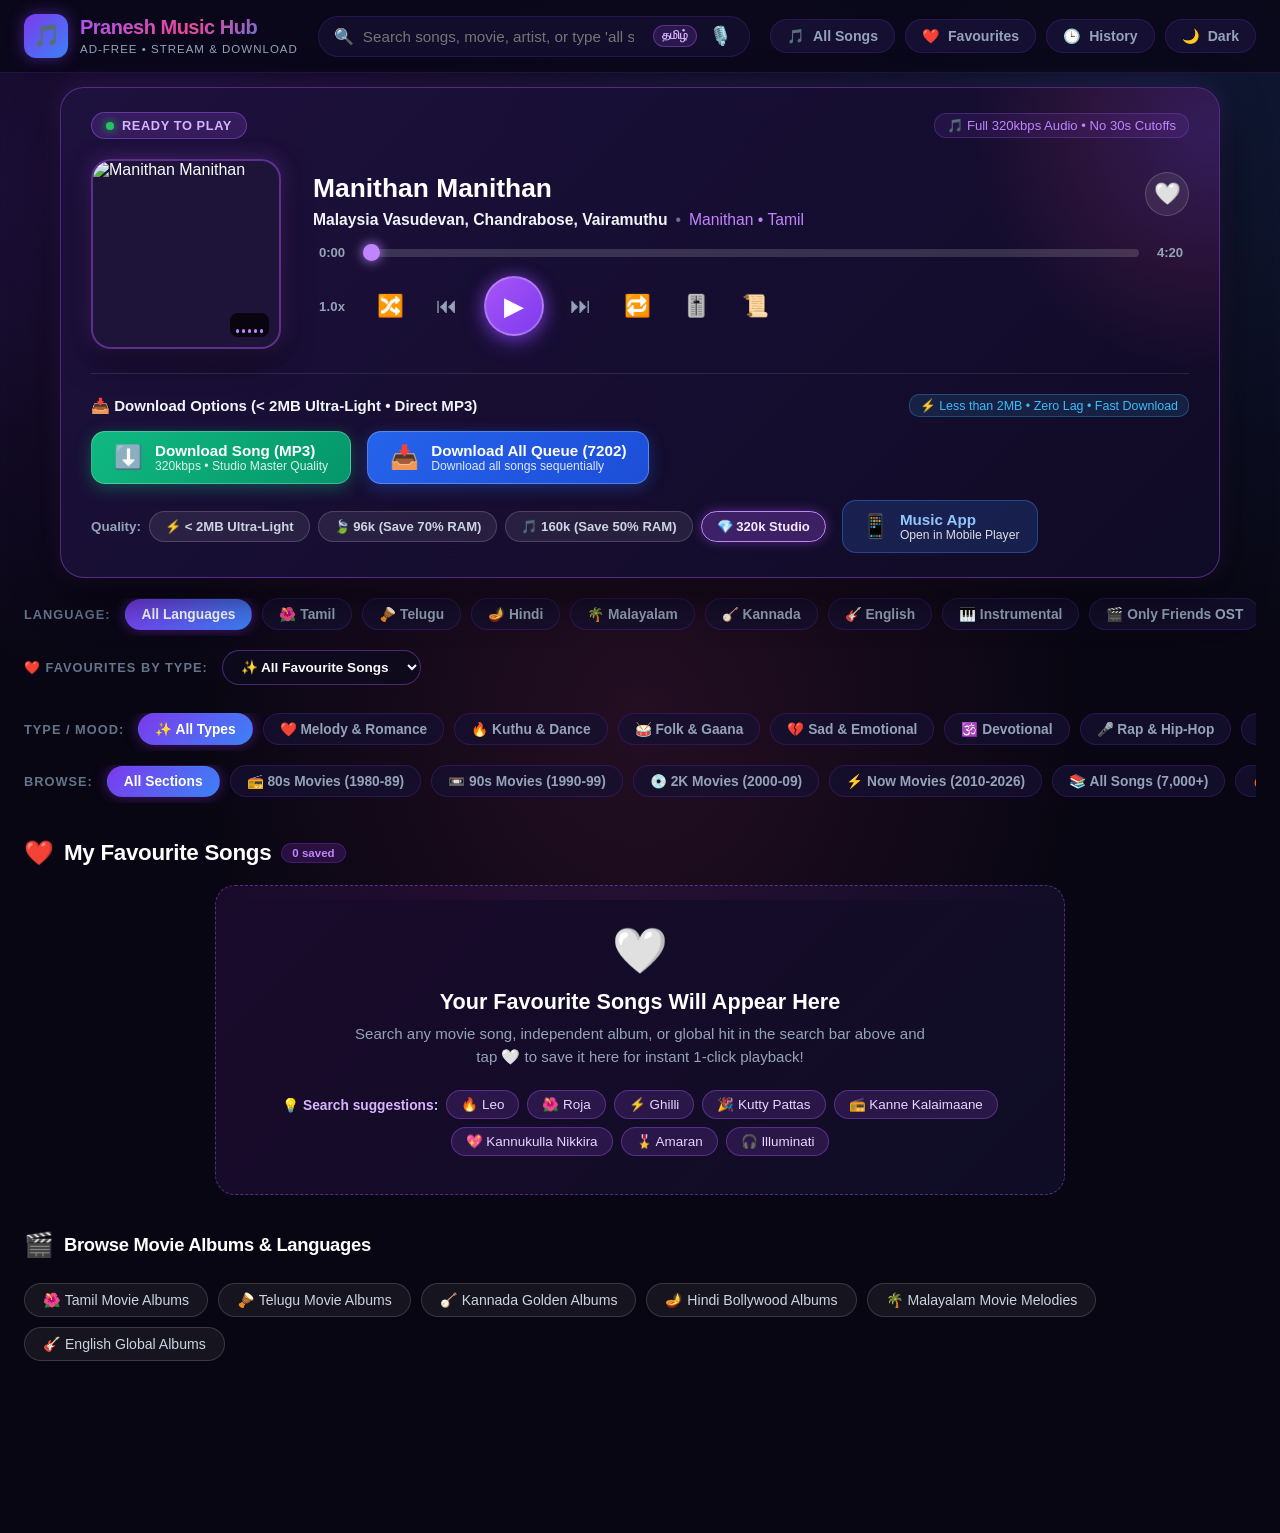
==== index.html @ cc18b015 "Add Favourite Songs dropdown by type (Melody, Kuthu, Love, Sad Melody, Folk, Film Album) with separa" ====
<!DOCTYPE html>
<html lang="en">
<head>
  <meta charset="UTF-8" />
  <meta name="viewport" content="width=device-width, initial-scale=1.0" />
  <meta name="referrer" content="no-referrer" />
  <title>Pranesh Music Hub - Modern Dark Music Experience</title>
  <meta name="description" content="Stream and directly download Tamil, English, Malayalam, Instrumental, and Only Friends OST tracks in a modern, ad-free dark theme." />
  <link rel="stylesheet" href="static/css/style.css?v=3.50.0" />
  <!-- Google Fonts: Inter -->
  <link rel="preconnect" href="https://fonts.googleapis.com" />
  <link rel="preconnect" href="https://fonts.gstatic.com" crossorigin />
  <link href="https://fonts.googleapis.com/css2?family=Inter:wght@400;500;600;700;800&display=swap" rel="stylesheet" />
</head>
<body>

  <!-- ========================================================================
       Top Navigation Bar
       ======================================================================== -->
  <header class="navbar">
    <!-- Brand -->
    <div class="brand" onclick="location.reload()">
      <div class="brand-icon">🎵</div>
      <div class="brand-text">
        <h1>Pranesh Music Hub</h1>
        <span>Ad-Free • Stream &amp; Download</span>
      </div>
    </div>

    <!-- Search Bar -->
    <div class="search-container">
      <div class="search-input-wrapper">
        <span class="search-icon">🔍</span>
        <input 
          type="text" 
          id="searchInput" 
          class="search-input" 
          placeholder="Search songs, movie, artist, or type 'all songs' to check all..." 
          autocomplete="off" 
          spellcheck="false"
        />
        <div class="search-input-actions">
          <button id="voiceLangToggleBtn" class="voice-lang-pill" type="button" title="Switch Voice Search Language (Tamil ta-IN / English en-IN)">தமிழ்</button>
          <button id="voiceSearchBtn" class="voice-search-btn" type="button" title="Voice Search (Tamil / English)">🎙️</button>
          <button id="clearSearchBtn" class="clear-search-btn" type="button" title="Clear search">✕</button>
        </div>
      </div>
      <div id="searchSuggestionsBox" class="search-suggestions-box" style="display: none;"></div>
    </div>

    <!-- Nav Actions -->
    <div class="nav-actions">
      <button id="checkAllSongsNavBtn" class="btn btn-pill section-pill" data-section="all_songs" title="Check all 7,200+ songs in catalogue">
        <span>🎵</span> All Songs
      </button>
      <button class="btn btn-pill section-pill" data-section="favourites" title="View your favourite tracks">
        <span>❤️</span> Favourites
      </button>
      <button class="btn btn-pill section-pill" data-section="history" title="View recently played tracks">
        <span>🕒</span> History
      </button>
      <button id="themeToggleBtn" class="btn btn-pill theme-toggle-btn" title="Toggle Light / Dark Theme">
        <span id="themeToggleIcon">🌙</span> <span id="themeToggleText" class="hide-mobile">Dark</span>
      </button>
    </div>
  </header>

  <!-- ========================================================================
       Featured Medium-Big Player & Download Options Hub
       ======================================================================== -->
  <div id="featuredPlayerSection" class="featured-player-section">
    <div class="featured-player-card">
      <div class="featured-glow-overlay"></div>

      <!-- Top Status Pill -->
      <div class="featured-status-bar">
        <div class="featured-status-pill">
          <span class="status-pulse-dot"></span>
          <span id="featuredPlayerStatus">READY TO PLAY</span>
        </div>
        <span class="featured-format-badge">🎵 Full 320kbps Audio • No 30s Cutoffs</span>
      </div>

      <!-- Main Player (Artwork + Details + Controls) -->
      <div class="featured-player-body">
        <!-- Medium-Big Album Artwork -->
        <div class="featured-artwork-container">
          <img id="featuredThumb" class="featured-thumb-img" src="static/images/only_friends_theme.svg" alt="Cover Art" />
          <div id="featuredSoundwave" class="featured-soundwave-bars">
            <span class="sw-bar"></span>
            <span class="sw-bar"></span>
            <span class="sw-bar"></span>
            <span class="sw-bar"></span>
            <span class="sw-bar"></span>
          </div>
        </div>

        <!-- Song Info, Seekbar & Medium-Big Controls -->
        <div class="featured-info-controls">
          <div class="featured-track-header">
            <div class="featured-track-meta">
              <h2 id="featuredTitle" class="featured-title">Select or Search a Song</h2>
              <div class="featured-artist-wrap">
                <span id="featuredArtist" class="featured-artist">Pranesh Music Hub</span>
                <span class="featured-meta-separator">•</span>
                <span id="featuredAlbum" class="featured-album">All Tamil &amp; Global Hits (1980-2026)</span>
              </div>
            </div>
            <button id="featuredFavBtn" class="featured-fav-btn" title="Toggle Favourite">🤍</button>
          </div>

          <!-- Medium-Big Seekbar -->
          <div class="featured-seekbar-container">
            <span id="featuredCurrentTime" class="f-time-display">0:00</span>
            <input type="range" id="featuredSeekbar" class="featured-seekbar-slider" min="0" max="100" value="0" step="0.1" />
            <span id="featuredDurationTime" class="f-time-display">0:00</span>
          </div>

          <!-- Medium-Big Controls -->
          <div class="featured-buttons-row">
            <button id="featuredSpeedBtn" class="f-ctrl-btn f-speed-btn" title="Playback Speed: 1.0x">1.0x</button>
            <button id="featuredShuffleBtn" class="f-ctrl-btn" title="Shuffle Playback">🔀</button>
            <button id="featuredPrevBtn" class="f-ctrl-btn" title="Previous Track">⏮</button>
            <button id="featuredPlayPauseBtn" class="f-play-pause-btn" title="Play / Pause (Spacebar)">
              <span id="featuredPlayIcon">▶</span>
            </button>
            <button id="featuredNextBtn" class="f-ctrl-btn" title="Next Track">⏭</button>
            <button id="featuredRepeatBtn" class="f-ctrl-btn" title="Repeat (Off / All / One)">🔁</button>
            <button id="featuredEqBtn" class="f-ctrl-btn" title="Equalizer &amp; Bass Boost">🎚️</button>
            <button id="featuredLyricsBtn" class="f-ctrl-btn" title="Live Lyrics">📜</button>
            <button id="heroPlayBtn" style="display:none;" aria-hidden="true"></button>
          </div>
        </div>
      </div>

      <!-- Download Options (IN BLOW / BELOW OF PLAYING SONG) -->
      <div class="featured-download-options">
        <div class="dl-options-header">
          <span class="dl-header-title">📥 Download Options (&lt; 2MB Ultra-Light • Direct MP3)</span>
          <span class="dl-header-badge">⚡ Less than 2MB • Zero Lag • Fast Download</span>
        </div>

        <div class="dl-options-body">
          <!-- Main Direct Download Button -->
          <button id="featuredDownloadBtn" class="btn-featured-download" title="Download Audio">
            <span class="btn-dl-icon">⬇️</span>
            <div class="btn-dl-text-wrap">
              <span class="btn-dl-title">Download Song (MP3)</span>
              <span id="featuredDlBitrateSub" class="btn-dl-sub">&lt; 2MB (48kbps) • Saves 85% RAM</span>
            </div>
          </button>

          <!-- Download All Songs in Queue Button -->
          <button id="featuredDownloadAllBtn" class="btn-featured-download btn-featured-download-all" title="Download All Songs in Queue / Album">
            <span class="btn-dl-icon">📥</span>
            <div class="btn-dl-text-wrap">
              <span class="btn-dl-title">Download All Queue (<span id="featuredQueueCount">0</span>)</span>
              <span class="btn-dl-sub">Download all songs sequentially</span>
            </div>
          </button>

          <!-- Quality / Bitrate Selector Buttons -->
          <div class="bitrate-selector-group">
            <span class="bitrate-select-label">Quality:</span>
            <div class="bitrate-chips-wrap">
              <button class="bitrate-chip active" data-quality="48" title="Ultra-Light &lt; 2MB (48 kbps - Fast &amp; Saves 85% RAM)">
                ⚡ &lt; 2MB Ultra-Light
              </button>
              <button class="bitrate-chip" data-quality="96" title="Eco Quality (96 kbps - Saves 70% RAM)">
                🍃 96k (Save 70% RAM)
              </button>
              <button class="bitrate-chip" data-quality="160" title="Standard Quality (160 kbps - Saves 50% RAM)">
                🎵 160k (Save 50% RAM)
              </button>
              <button class="bitrate-chip" data-quality="320" title="Studio High Quality (320 kbps)">
                💎 320k Studio
              </button>
            </div>
          </div>

          <!-- Open in Mobile Music App Button -->
          <button id="featuredMusicAppBtn" class="btn-featured-mobile-app" title="Open with Default Mobile Music Player">
            <span class="btn-dl-icon">📱</span>
            <div class="btn-dl-text-wrap">
              <span class="btn-dl-title">Music App</span>
              <span class="btn-dl-sub">Open in Mobile Player</span>
            </div>
          </button>
        </div>
      </div>
    </div>
  </div>

  <!-- ========================================================================
       Filter Controls: Language & Section Pills
       ======================================================================== -->
  <main class="container">
    <div class="filter-section">
      <!-- Language Chips Row -->
      <div class="filter-row">
        <span class="filter-label">Language:</span>
        <button class="chip lang-chip active" data-lang="all">All Languages</button>
        <button class="chip lang-chip" data-lang="tamil">🌺 Tamil</button>
        <button class="chip lang-chip" data-lang="telugu">🪘 Telugu</button>
        <button class="chip lang-chip" data-lang="hindi">🪔 Hindi</button>
        <button class="chip lang-chip" data-lang="malayalam">🌴 Malayalam</button>
        <button class="chip lang-chip" data-lang="kannada">🪕 Kannada</button>
        <button class="chip lang-chip" data-lang="english">🎸 English</button>
        <button class="chip lang-chip" data-lang="instrumental">🎹 Instrumental</button>
        <button class="chip lang-chip" data-lang="only_friends">🎬 Only Friends OST</button>
      </div>

      <!-- Favourites by Type Dropdown Row -->
      <div class="filter-row fav-type-dropdown-row">
        <span class="filter-label">❤️ Favourites by Type:</span>
        <select id="filterFavTypeSelect" class="fav-type-select" title="Show only favourite songs in the dropdown by type (Melody, Kuthu, Love, Sad Melody, Folk, Film Album)">
          <option value="all">✨ All Favourite Songs</option>
          <option value="melody">❤️ Melody</option>
          <option value="kuthu">🔥 Kuthu</option>
          <option value="love">💖 Love</option>
          <option value="sad_melody">💔 Sad Melody</option>
          <option value="folk">🥁 Folk</option>
          <option value="film_album">🎬 Film Album</option>
        </select>
      </div>

      <!-- Type / Mood / Genre Filter Row -->
      <div class="filter-row type-filter-row">
        <span class="filter-label">Type / Mood:</span>
        <button class="chip type-chip active" data-type="all">✨ All Types</button>
        <button class="chip type-chip" data-type="melody">❤️ Melody &amp; Romance</button>
        <button class="chip type-chip" data-type="kuthu">🔥 Kuthu &amp; Dance</button>
        <button class="chip type-chip" data-type="folk">🥁 Folk &amp; Gaana</button>
        <button class="chip type-chip" data-type="sad">💔 Sad &amp; Emotional</button>
        <button class="chip type-chip" data-type="devotional">🕉️ Devotional</button>
        <button class="chip type-chip" data-type="rap">🎤 Rap &amp; Hip-Hop</button>
        <button class="chip type-chip" data-type="lofi">☕ Lofi &amp; Chill</button>
        <button class="chip type-chip" data-type="edm">🎧 EDM &amp; Remix</button>
        <button class="chip type-chip" data-type="spotify">🌟 Spotify Global</button>
      </div>

      <!-- Section Navigation Row -->
      <div class="filter-row">
        <span class="filter-label">Browse:</span>
        <button class="chip section-pill active" data-section="all">All Sections</button>
        <button class="chip section-pill" data-section="era_80s">📻 80s Movies (1980-89)</button>
        <button class="chip section-pill" data-section="era_90s">📼 90s Movies (1990-99)</button>
        <button class="chip section-pill" data-section="era_2k">💿 2K Movies (2000-09)</button>
        <button class="chip section-pill" data-section="era_now">⚡ Now Movies (2010-2026)</button>
        <button class="chip section-pill" data-section="full_library">📚 All Songs (7,000+)</button>
        <button class="chip section-pill" data-section="trending">🔥 Trending Songs</button>
        <button class="chip section-pill" data-section="recent">🆕 Recently Added</button>
      </div>
    </div>

    <!-- Dynamic Song Sections Container -->
    <div id="contentContainer">
      <!-- Populated dynamically via app.js -->
    </div>

    <!-- Empty Search State -->
    <div id="emptyState" class="empty-state" style="display: none;">
      <div class="empty-state-icon">🔎</div>
      <h3>No matching songs found</h3>
      <p>We could not find any tracks matching <span id="emptySearchQuery" style="color:#c084fc; font-weight:700;"></span>.</p>
      <p class="empty-search-tips" style="color:var(--text-dim); font-size:0.85rem; margin-top:8px;">
        💡 Tip: Search by song title (e.g. <em>Badass, Shape of You, Illuminati</em>), movie name (e.g. <em>Ghilli, Mankatha, Leo, Sivaji, Amaran</em>), artist (e.g. <em>Anirudh, A.R. Rahman, Ed Sheeran</em>), or language.
      </p>
      <button id="resetSearchBtn" class="btn btn-primary" style="margin-top:16px;">
        <span>🔄</span> Reset Search &amp; Filters
      </button>
    </div>
  </main>

  <!-- ========================================================================
       Sticky In-Page Music Player (Fixed at Bottom)
       ======================================================================== -->
  <audio id="mainAudioPlayer" playsinline preload="auto" referrerpolicy="no-referrer" style="display: none;"></audio>
  <iframe id="backgroundSpotifyPlayer" style="display: none; width: 0; height: 0; border: none;" allow="autoplay; clipboard-write; encrypted-media; fullscreen; picture-in-picture"></iframe>

  <footer id="playerBar" class="player-bar" style="display: none;">
    <!-- Left: Track Info -->
    <div class="player-track-info">
      <img id="playerThumb" class="player-thumb-img" src="static/images/only_friends_theme.svg" alt="Cover" />
      <div class="player-track-details">
        <span id="playerTitle" class="player-title">Song Title</span>
        <span id="playerArtist" class="player-artist">Artist Name</span>
      </div>
      <button id="playerFavBtn" class="fav-btn" title="Toggle Favourite">🤍</button>
    </div>

    <!-- Center: Playback Controls & Seekbar -->
    <div class="player-controls-container">
      <div class="player-buttons">
        <button id="playbackSpeedBtn" class="control-btn speed-btn" title="Playback Speed: 1.0x">1.0x</button>
        <button id="shuffleBtn" class="control-btn" title="Shuffle Playback">🔀</button>
        <button id="prevBtn" class="control-btn" title="Previous Track">⏮</button>
        <button id="playPauseBtn" class="btn-play-pause-main" title="Play / Pause (Spacebar)">
          <span id="playPauseIcon">▶</span>
        </button>
        <button id="nextBtn" class="control-btn" title="Next Track">⏭</button>
        <button id="repeatBtn" class="control-btn" title="Repeat (Off / All / One)">🔁</button>
      </div>

      <div class="player-progress-bar">
        <span id="currentTime" class="time-label">0:00</span>
        <input type="range" id="seekbar" class="seekbar-slider" min="0" max="100" value="0" step="0.1" />
        <span id="durationTime" class="time-label">0:00</span>
      </div>
    </div>

    <!-- Right: Volume, Download & Playlist Queue -->
    <div class="player-extra-actions">
      <div class="volume-wrapper">
        <button id="volumeBtn" class="player-action-btn" title="Mute / Unmute">
          <span id="volumeIcon">🔊</span>
        </button>
        <input type="range" id="volumeSlider" class="volume-slider" min="0" max="1" step="0.05" value="0.85" />
      </div>

      <!-- Memory-Saver Download Quality Mode -->
      <button id="dlQualityBtn" class="dl-quality-btn" title="Download Quality &amp; Memory Mode (Click to switch)">
        <span id="dlQualityIcon">⚡</span> <span id="dlQualityText">&lt; 2MB (48k)</span>
      </button>

      <button id="playerDownloadBtn" class="download-btn" title="Download Authorized Audio">
        <span>⬇️</span> Download
      </button>

      <button id="playerMusicAppBtn" class="download-btn mobile-music-app-btn" title="Open with Default Mobile Music Player" style="background: rgba(59, 130, 246, 0.2); border-color: rgba(59, 130, 246, 0.4); color: #93c5fd;">
        <span>📱</span> <span class="hide-mobile">Open in</span> Music App
      </button>

      <button id="playerEqBtn" class="player-action-btn" title="Equalizer &amp; Bass Boost">
        <span>🎚️</span> <span class="hide-mobile">EQ</span>
      </button>

      <button id="playerLyricsBtn" class="player-action-btn" title="Live Lyrics">
        <span>📜</span> <span class="hide-mobile">Lyrics</span>
      </button>

      <button id="expandPlayerBtn" class="player-action-btn" title="Full Screen Player">
        <span>⛶</span>
      </button>

      <button id="togglePlaylistBtn" class="playlist-toggle-btn" title="View Up Next &amp; Related Songs Playlist">
        <span>📋</span> <span class="hide-mobile">Playlist</span> (<span id="playlistBadge">0</span>)
      </button>
    </div>
  </footer>

  <!-- ========================================================================
       Up Next & Related Songs Playlist Drawer (Slide-Up)
       ======================================================================== -->
  <aside id="playlistDrawer" class="playlist-drawer" aria-label="Up Next Playlist" style="display: none;">
    <div class="playlist-drawer-header">
      <div class="playlist-header-left">
        <span class="playlist-header-icon">🎶</span>
        <div>
          <h3 class="playlist-header-title">Up Next &amp; Related Songs</h3>
          <p id="playlistStatusText" class="playlist-header-subtitle">Auto-playing next related tracks</p>
        </div>
      </div>
      <div class="playlist-header-right">
        <button id="downloadAllPlaylistBtn" class="playlist-action-btn" title="Download All Songs in Playlist">📥 Download All (<span id="playlistDlCount">0</span>)</button>
        <button id="exportPlaylistM3UBtn" class="playlist-action-btn" title="Export Playlist as M3U file">💾 Export M3U</button>
        <button id="clearQueueBtn" class="playlist-action-btn" title="Clear Playlist Queue">🗑️ Clear Queue</button>
        <button id="shufflePlaylistBtn" class="playlist-action-btn" title="Shuffle Playlist Queue">🔀 Shuffle</button>
        <button id="closePlaylistBtn" class="playlist-close-btn" title="Close Playlist" aria-label="Close">✕</button>
      </div>
    </div>
    <div id="playlistItems" class="playlist-items-container">
      <!-- Dynamic list of playlist items -->
    </div>
  </aside>

  <!-- ========================================================================
       Toast Notification Hub
       ======================================================================== -->
  <div id="toastContainer" class="toast-container"></div>

  <!-- ========================================================================
       Full-Screen / Expanded Player Modal
       ======================================================================== -->
  <div id="fullscreenPlayerModal" class="fullscreen-player-modal" style="display: none;">
    <div class="fs-backdrop"></div>
    <div class="fs-player-container">
      <div class="fs-top-bar">
        <button id="closeFullscreenBtn" class="fs-close-btn" title="Collapse Player">✕</button>
        <span class="fs-now-playing-label">NOW PLAYING</span>
        <button id="fsLyricsToggleBtn" class="fs-icon-btn" title="Live Lyrics">📜</button>
      </div>

      <div class="fs-artwork-wrap">
        <img id="fullscreenThumb" class="fs-thumb-img" src="static/images/only_friends_theme.svg" alt="Cover Art" />
      </div>

      <div class="fs-meta-wrap">
        <div class="fs-title-artist">
          <h2 id="fullscreenTitle" class="fs-title">Song Title</h2>
          <p id="fullscreenArtist" class="fs-artist">Artist Name</p>
          <span id="fullscreenAlbum" class="fs-album">Movie Album</span>
        </div>
        <button id="fullscreenFavBtn" class="fs-fav-btn" title="Toggle Favourite">🤍</button>
      </div>

      <div class="fs-seekbar-wrap">
        <input type="range" id="fullscreenSeekbar" class="fs-seekbar-slider" min="0" max="100" value="0" step="0.1" />
        <div class="fs-time-row">
          <span id="fullscreenCurrentTime">0:00</span>
          <span id="fullscreenDurationTime">0:00</span>
        </div>
      </div>

      <div class="fs-controls-wrap">
        <button id="fullscreenSpeedBtn" class="fs-ctrl-btn" title="Playback Speed: 1.0x">1.0x</button>
        <button id="fullscreenShuffleBtn" class="fs-ctrl-btn" title="Shuffle">🔀</button>
        <button id="fullscreenPrevBtn" class="fs-ctrl-btn" title="Previous">⏮</button>
        <button id="fullscreenPlayPauseBtn" class="fs-play-btn" title="Play / Pause">
          <span id="fullscreenPlayIcon">▶</span>
        </button>
        <button id="fullscreenNextBtn" class="fs-ctrl-btn" title="Next">⏭</button>
        <button id="fullscreenRepeatBtn" class="fs-ctrl-btn" title="Repeat Track">🔁</button>
        <button id="fullscreenEqBtn" class="fs-ctrl-btn" title="Equalizer">🎚️</button>
      </div>

      <div class="fs-bottom-bar">
        <button id="fullscreenDownloadBtn" class="btn btn-pill" title="Download Song">
          <span>⬇️</span> Download Song
        </button>
      </div>
    </div>
  </div>

  <!-- ========================================================================
       Equalizer Modal (Web Audio API)
       ======================================================================== -->
  <div id="equalizerModal" class="eq-modal" style="display: none;">
    <div class="eq-dialog">
      <div class="eq-header">
        <div class="eq-title-wrap">
          <span class="eq-icon">🎚️</span>
          <h3>Audio Equalizer &amp; Bass Boost</h3>
        </div>
        <button id="closeEqBtn" class="modal-close-btn" title="Close Equalizer">✕</button>
      </div>

      <div class="eq-presets-wrap">
        <span class="eq-presets-label">Presets:</span>
        <div class="eq-presets-chips">
          <button class="chip eq-preset-chip active" data-preset="flat">Flat</button>
          <button class="chip eq-preset-chip" data-preset="bass">Bass Boost</button>
          <button class="chip eq-preset-chip" data-preset="vocal">Vocal</button>
          <button class="chip eq-preset-chip" data-preset="party">Party / Dance</button>
          <button class="chip eq-preset-chip" data-preset="acoustic">Acoustic</button>
          <button class="chip eq-preset-chip" data-preset="treble">Treble Boost</button>
        </div>
      </div>

      <div class="eq-sliders-wrap">
        <div class="eq-slider-col">
          <span class="eq-band-label">Bass (80Hz)</span>
          <input type="range" id="eqBassSlider" class="eq-slider" min="-12" max="12" step="1" value="0" />
          <span id="eqBassVal" class="eq-val-display">0 dB</span>
        </div>
        <div class="eq-slider-col">
          <span class="eq-band-label">Mid (1kHz)</span>
          <input type="range" id="eqMidSlider" class="eq-slider" min="-12" max="12" step="1" value="0" />
          <span id="eqMidVal" class="eq-val-display">0 dB</span>
        </div>
        <div class="eq-slider-col">
          <span class="eq-band-label">Treble (6kHz)</span>
          <input type="range" id="eqTrebleSlider" class="eq-slider" min="-12" max="12" step="1" value="0" />
          <span id="eqTrebleVal" class="eq-val-display">0 dB</span>
        </div>
      </div>

      <div class="eq-actions-row">
        <button id="resetEqBtn" class="btn btn-pill" style="font-size:0.82rem; padding:6px 14px; background:rgba(255,255,255,0.08);">
          Reset to Flat
        </button>
        <span class="eq-status-indicator" style="font-size:0.78rem; color:var(--text-dim);">Studio Audio Processing Active</span>
      </div>
    </div>
  </div>

  <!-- ========================================================================
       Lyrics Viewer Modal
       ======================================================================== -->
  <div id="lyricsModal" class="lyrics-modal" style="display: none;">
    <div class="lyrics-dialog">
      <div class="lyrics-header">
        <div class="lyrics-title-wrap">
          <span class="lyrics-icon">📜</span>
          <h3 id="lyricsSongTitle">Song Lyrics</h3>
        </div>
        <button id="closeLyricsBtn" class="modal-close-btn" title="Close Lyrics">✕</button>
      </div>
      <div id="lyricsContent" class="lyrics-body">
        <!-- Dynamic lyrics text -->
      </div>
    </div>
  </div>

  <!-- Hidden file input for Favourites JSON Import -->
  <input type="file" id="favImportInput" accept=".json" style="display: none;" />

  <!-- JavaScript Application Logic -->
  <script src="static/js/songs_data.js?v=3.50.0"></script>
  <script src="static/js/app.js?v=3.50.0"></script>
</body>
</html>
---- static/css/style.css ----
/* ==========================================================================
   Pranesh Music Hub - Modern Dark Theme with Purple & Blue Gradients
   ========================================================================== */

:root {
  --bg-deep: #080612;
  --bg-surface: #100c24;
  --bg-card: rgba(22, 16, 48, 0.65);
  --bg-card-hover: rgba(35, 26, 75, 0.85);
  --border-subtle: rgba(147, 51, 234, 0.2);
  --border-glow: rgba(168, 85, 247, 0.45);
  
  --primary-purple: #9333ea;
  --primary-indigo: #6366f1;
  --primary-blue: #3b82f6;
  --accent-pink: #ec4899;
  --accent-cyan: #06b6d4;
  --accent-emerald: #10b981;
  
  --gradient-main: linear-gradient(135deg, #7c3aed 0%, #3b82f6 100%);
  --gradient-neon: linear-gradient(135deg, #a855f7 0%, #ec4899 50%, #3b82f6 100%);
  --gradient-card: linear-gradient(180deg, rgba(30, 20, 65, 0.6) 0%, rgba(16, 12, 36, 0.8) 100%);
  --gradient-player: linear-gradient(90deg, rgba(16, 11, 36, 0.95) 0%, rgba(26, 17, 60, 0.98) 50%, rgba(15, 12, 38, 0.95) 100%);
  
  --text-main: #f8fafc;
  --text-muted: #94a3b8;
  --text-dim: #64748b;
  
  --shadow-sm: 0 4px 12px rgba(0, 0, 0, 0.4);
  --shadow-glow: 0 0 25px rgba(147, 51, 234, 0.35);
  --shadow-card: 0 8px 32px 0 rgba(0, 0, 0, 0.37);
  
  --radius-sm: 8px;
  --radius-md: 14px;
  --radius-lg: 20px;
  --radius-full: 9999px;
  
  --player-height: 90px;
  --navbar-height: 74px;
}

:root[data-theme="light"] {
  --bg-deep: #f8fafc;
  --bg-surface: #f1f5f9;
  --bg-card: rgba(255, 255, 255, 0.9);
  --bg-card-hover: rgba(241, 245, 249, 0.98);
  --border-subtle: rgba(147, 51, 234, 0.25);
  --border-glow: rgba(168, 85, 247, 0.45);
  
  --gradient-main: linear-gradient(135deg, #7c3aed 0%, #2563eb 100%);
  --gradient-neon: linear-gradient(135deg, #9333ea 0%, #db2777 50%, #2563eb 100%);
  --gradient-card: linear-gradient(180deg, rgba(255, 255, 255, 0.95) 0%, rgba(248, 250, 252, 0.95) 100%);
  --gradient-player: linear-gradient(90deg, rgba(255, 255, 255, 0.98) 0%, rgba(248, 250, 252, 0.98) 50%, rgba(255, 255, 255, 0.98) 100%);
  
  --text-main: #0f172a;
  --text-muted: #334155;
  --text-dim: #64748b;
  
  --shadow-sm: 0 4px 12px rgba(0, 0, 0, 0.08);
  --shadow-glow: 0 0 25px rgba(147, 51, 234, 0.2);
  --shadow-card: 0 8px 32px 0 rgba(0, 0, 0, 0.08);
}

* {
  margin: 0;
  padding: 0;
  box-sizing: border-box;
}

body {
  font-family: -apple-system, BlinkMacSystemFont, "Segoe UI", Roboto, Helvetica, Arial, sans-serif;
  background-color: var(--bg-deep);
  background-image: 
    radial-gradient(at 10% 20%, rgba(124, 58, 237, 0.18) 0px, transparent 50%),
    radial-gradient(at 90% 10%, rgba(59, 130, 246, 0.15) 0px, transparent 50%),
    radial-gradient(at 50% 80%, rgba(236, 72, 153, 0.12) 0px, transparent 50%);
  background-attachment: fixed;
  color: var(--text-main);
  min-height: 100vh;
  padding-bottom: calc(var(--player-height) + 40px);
  overflow-x: hidden;
  -webkit-font-smoothing: antialiased;
}

/* Custom Scrollbar */
::-webkit-scrollbar {
  width: 8px;
  height: 8px;
}
::-webkit-scrollbar-track {
  background: var(--bg-deep);
}
::-webkit-scrollbar-thumb {
  background: #382a69;
  border-radius: var(--radius-full);
}
::-webkit-scrollbar-thumb:hover {
  background: var(--primary-purple);
}

/* ==========================================================================
   Header & Navbar
   ========================================================================== */
.navbar {
  position: sticky;
  top: 0;
  z-index: 100;
  backdrop-filter: blur(20px);
  -webkit-backdrop-filter: blur(20px);
  background: rgba(10, 8, 24, 0.85);
  border-bottom: 1px solid var(--border-subtle);
  padding: 14px 24px;
  display: flex;
  align-items: center;
  justify-content: space-between;
  gap: 20px;
}

.brand {
  display: flex;
  align-items: center;
  gap: 12px;
  text-decoration: none;
  cursor: pointer;
}

.brand-icon {
  width: 44px;
  height: 44px;
  border-radius: 12px;
  background: var(--gradient-main);
  display: flex;
  align-items: center;
  justify-content: center;
  font-size: 22px;
  box-shadow: 0 0 15px rgba(124, 58, 237, 0.5);
  transition: transform 0.3s ease;
}

.brand:hover .brand-icon {
  transform: rotate(10deg) scale(1.05);
}

.brand-text h1 {
  font-size: 1.25rem;
  font-weight: 800;
  background: var(--gradient-neon);
  -webkit-background-clip: text;
  -webkit-text-fill-color: transparent;
  letter-spacing: -0.5px;
}

.brand-text span {
  font-size: 0.72rem;
  color: var(--text-muted);
  text-transform: uppercase;
  letter-spacing: 1px;
}

/* Search Bar */
.search-container {
  flex: 1;
  max-width: 520px;
  position: relative;
}

.search-input-wrapper {
  position: relative;
  display: flex;
  align-items: center;
}

.search-icon {
  position: absolute;
  left: 16px;
  color: var(--primary-purple);
  pointer-events: none;
}

.search-input {
  width: 100%;
  padding: 11px 115px 11px 44px;
  background: rgba(22, 16, 48, 0.75);
  border: 1px solid var(--border-subtle);
  border-radius: var(--radius-full);
  color: #fff;
  font-size: 0.95rem;
  outline: none;
  transition: all 0.25s ease;
}

.search-input:focus {
  border-color: var(--primary-purple);
  background: rgba(30, 22, 65, 0.95);
  box-shadow: 0 0 20px rgba(147, 51, 234, 0.35);
}

.search-input-actions {
  position: absolute;
  right: 10px;
  display: flex;
  align-items: center;
  gap: 4px;
  z-index: 2;
}

.voice-lang-pill {
  background: rgba(168, 85, 247, 0.16);
  border: 1px solid rgba(168, 85, 247, 0.4);
  color: #d8b4fe;
  font-size: 0.72rem;
  font-weight: 700;
  padding: 3px 8px;
  border-radius: 9999px;
  cursor: pointer;
  transition: all 0.2s ease;
  line-height: 1.2;
  white-space: nowrap;
  user-select: none;
}

.voice-lang-pill:hover {
  background: rgba(168, 85, 247, 0.35);
  color: #fff;
  border-color: rgba(168, 85, 247, 0.7);
}

.voice-lang-pill:active {
  transform: scale(0.95);
}

.clear-search-btn {
  background: transparent;
  border: none;
  color: var(--text-dim);
  cursor: pointer;
  display: none;
  font-size: 1.1rem;
  padding: 2px 6px;
  line-height: 1;
}
.clear-search-btn:hover {
  color: #fff;
}

/* Nav Actions */
.nav-actions {
  display: flex;
  align-items: center;
  gap: 10px;
}

.btn {
  display: inline-flex;
  align-items: center;
  gap: 8px;
  padding: 8px 16px;
  border-radius: var(--radius-full);
  font-size: 0.88rem;
  font-weight: 600;
  cursor: pointer;
  border: none;
  transition: all 0.25s ease;
  text-decoration: none;
}

.btn-pill {
  background: rgba(30, 20, 65, 0.6);
  border: 1px solid var(--border-subtle);
  color: var(--text-muted);
}
.btn-pill:hover {
  color: #fff;
  border-color: var(--primary-purple);
  background: rgba(45, 30, 95, 0.8);
  box-shadow: 0 0 15px rgba(147, 51, 234, 0.3);
}

.btn-pill.active {
  background: var(--gradient-main);
  color: #fff;
  border-color: transparent;
  box-shadow: 0 0 16px rgba(124, 58, 237, 0.4);
}

.btn-inspection {
  background: rgba(236, 72, 153, 0.15);
  border: 1px solid rgba(236, 72, 153, 0.4);
  color: #f472b6;
}
.btn-inspection:hover {
  background: rgba(236, 72, 153, 0.25);
  box-shadow: 0 0 18px rgba(236, 72, 153, 0.4);
  color: #fff;
}

/* ==========================================================================
   Hero Banner
   ========================================================================== */
.hero-banner {
  max-width: 1400px;
  margin: 24px auto 16px;
  padding: 0 24px;
}

.hero-card {
  position: relative;
  border-radius: var(--radius-lg);
  background: linear-gradient(135deg, rgba(45, 20, 95, 0.85) 0%, rgba(20, 30, 85, 0.85) 100%);
  border: 1px solid var(--border-glow);
  padding: 32px 40px;
  display: flex;
  align-items: center;
  justify-content: space-between;
  overflow: hidden;
  box-shadow: var(--shadow-glow);
}

.hero-glow-overlay {
  position: absolute;
  top: -50%;
  right: -20%;
  width: 500px;
  height: 500px;
  background: radial-gradient(circle, rgba(236, 72, 153, 0.3) 0%, transparent 70%);
  pointer-events: none;
}

.hero-content {
  position: relative;
  z-index: 2;
  max-width: 650px;
}

.hero-tag {
  display: inline-flex;
  align-items: center;
  gap: 6px;
  padding: 4px 12px;
  border-radius: var(--radius-full);
  background: rgba(236, 72, 153, 0.2);
  border: 1px solid rgba(236, 72, 153, 0.4);
  color: #f472b6;
  font-size: 0.78rem;
  font-weight: 700;
  text-transform: uppercase;
  letter-spacing: 0.5px;
  margin-bottom: 14px;
}

.hero-title {
  font-size: 2.2rem;
  font-weight: 800;
  line-height: 1.2;
  margin-bottom: 12px;
  background: linear-gradient(90deg, #ffffff 0%, #cbd5e1 50%, #c084fc 100%);
  -webkit-background-clip: text;
  -webkit-text-fill-color: transparent;
}

.hero-desc {
  font-size: 1rem;
  color: var(--text-muted);
  line-height: 1.5;
  margin-bottom: 22px;
}

.hero-buttons {
  display: flex;
  align-items: center;
  gap: 14px;
  flex-wrap: wrap;
}

.btn-primary {
  background: var(--gradient-main);
  color: #fff;
  padding: 10px 22px;
  border-radius: var(--radius-full);
  font-size: 0.92rem;
  font-weight: 700;
  box-shadow: 0 4px 20px rgba(124, 58, 237, 0.45);
}
.btn-primary:hover {
  transform: translateY(-2px);
  box-shadow: 0 6px 25px rgba(124, 58, 237, 0.65);
}

.hero-visual {
  position: relative;
  z-index: 2;
  display: flex;
  align-items: center;
  gap: 16px;
}

.soundwave-anim {
  display: flex;
  align-items: flex-end;
  gap: 6px;
  height: 60px;
}

.wave-bar {
  width: 6px;
  background: var(--gradient-neon);
  border-radius: 4px;
  animation: wavePulse 1.2s ease-in-out infinite alternate;
}
.wave-bar:nth-child(1) { height: 25px; animation-delay: 0.1s; }
.wave-bar:nth-child(2) { height: 50px; animation-delay: 0.3s; }
.wave-bar:nth-child(3) { height: 35px; animation-delay: 0.2s; }
.wave-bar:nth-child(4) { height: 60px; animation-delay: 0.5s; }
.wave-bar:nth-child(5) { height: 40px; animation-delay: 0.15s; }
.wave-bar:nth-child(6) { height: 20px; animation-delay: 0.4s; }

@keyframes wavePulse {
  0% { transform: scaleY(0.3); opacity: 0.6; }
  100% { transform: scaleY(1); opacity: 1; }
}

/* ==========================================================================
   Featured Medium-Big Player & Download Options Hub (Sticky & Persistent)
   ========================================================================== */
.featured-player-section {
  position: -webkit-sticky;
  position: sticky;
  top: var(--navbar-height, 74px);
  z-index: 950;
  max-width: 1200px;
  margin: 14px auto 20px;
  padding: 0 20px;
  transition: margin 0.28s ease, padding 0.28s ease;
}

.featured-player-card {
  position: relative;
  border-radius: 24px;
  background: linear-gradient(135deg, rgba(30, 18, 62, 0.94) 0%, rgba(16, 11, 38, 0.98) 100%);
  border: 1px solid rgba(168, 85, 247, 0.42);
  padding: 24px 30px;
  box-shadow: 0 16px 45px rgba(0, 0, 0, 0.65), 0 0 25px rgba(168, 85, 247, 0.2);
  overflow: hidden;
  backdrop-filter: blur(25px);
  -webkit-backdrop-filter: blur(25px);
  transition: all 0.28s cubic-bezier(0.16, 1, 0.3, 1);
}

/* Scrolled / Docked Sticky State: Play Button Stays in the Exact Same Place */
.featured-player-section.is-scrolled {
  margin: 4px auto 12px;
  padding: 0 16px;
}

.featured-player-section.is-scrolled .featured-player-card {
  padding: 10px 18px;
  border-radius: 16px;
  background: rgba(14, 9, 34, 0.96);
  border: 1px solid rgba(168, 85, 247, 0.65);
  box-shadow: 0 10px 32px rgba(0, 0, 0, 0.8), 0 0 20px rgba(168, 85, 247, 0.35);
}

.featured-player-section.is-scrolled .featured-glow-overlay,
.featured-player-section.is-scrolled .featured-status-bar {
  display: none;
}

.featured-player-section.is-scrolled .featured-player-body {
  gap: 14px;
}

.featured-player-section.is-scrolled .featured-artwork-container {
  width: 48px;
  height: 48px;
  min-width: 48px;
  min-height: 48px;
  border-radius: 10px;
  border-width: 1.5px;
  box-shadow: 0 4px 12px rgba(0, 0, 0, 0.5);
}

.featured-player-section.is-scrolled .featured-soundwave-bars {
  height: 14px;
  padding: 2px 3px;
  gap: 2px;
  bottom: 4px;
  right: 4px;
}

.featured-player-section.is-scrolled .sw-bar {
  width: 2px;
  height: 3px;
}

.featured-player-section.is-scrolled .featured-info-controls {
  gap: 6px;
}

.featured-player-section.is-scrolled .featured-track-header {
  gap: 10px;
}

.featured-player-section.is-scrolled .featured-title {
  font-size: 1.02rem;
  margin: 0 0 2px 0;
  max-width: 320px;
  white-space: nowrap;
  overflow: hidden;
  text-overflow: ellipsis;
}

.featured-player-section.is-scrolled .featured-artist-wrap {
  font-size: 0.78rem;
  gap: 6px;
}

.featured-player-section.is-scrolled .featured-fav-btn {
  width: 34px;
  height: 34px;
  font-size: 1.05rem;
}

.featured-player-section.is-scrolled .featured-seekbar-container {
  margin: 0;
  gap: 8px;
}

.featured-player-section.is-scrolled .f-time-display {
  font-size: 0.74rem;
  min-width: 32px;
}

.featured-player-section.is-scrolled .featured-seekbar-slider {
  height: 5px;
}

.featured-player-section.is-scrolled .featured-buttons-row {
  gap: 12px;
}

.featured-player-section.is-scrolled .f-ctrl-btn {
  font-size: 1.1rem;
  padding: 4px;
}

.featured-player-section.is-scrolled .f-play-pause-btn {
  width: 44px;
  height: 44px;
  min-width: 44px;
  min-height: 44px;
  font-size: 1.15rem;
  box-shadow: 0 4px 14px rgba(124, 58, 237, 0.6), 0 0 14px rgba(168, 85, 247, 0.45);
}

.featured-player-section.is-scrolled .featured-download-options {
  margin-top: 6px;
  padding-top: 6px;
  border-top: 1px solid rgba(168, 85, 247, 0.22);
}

.featured-player-section.is-scrolled .dl-options-header {
  display: none;
}

.featured-player-section.is-scrolled .dl-options-body {
  gap: 8px;
}

.featured-player-section.is-scrolled .btn-featured-download {
  padding: 5px 12px;
  min-height: 32px;
  border-radius: 10px;
  gap: 8px;
}

.featured-player-section.is-scrolled .btn-featured-download .btn-dl-icon {
  font-size: 0.9rem;
}

.featured-player-section.is-scrolled .btn-dl-title {
  font-size: 0.78rem;
}

.featured-player-section.is-scrolled .btn-dl-sub {
  font-size: 0.66rem;
}

.featured-player-section.is-scrolled .bitrate-chip {
  padding: 3px 8px;
  font-size: 0.72rem;
  border-radius: 10px;
}

.featured-player-section.is-scrolled .btn-featured-mobile-app {
  padding: 5px 10px;
  min-height: 32px;
  border-radius: 10px;
  gap: 6px;
}

.featured-player-section.is-scrolled .btn-featured-mobile-app .btn-dl-title {
  font-size: 0.78rem;
}

.featured-glow-overlay {
  position: absolute;
  top: -40%;
  right: -20%;
  width: 480px;
  height: 480px;
  background: radial-gradient(circle, rgba(168, 85, 247, 0.22) 0%, rgba(236, 72, 153, 0.1) 40%, transparent 70%);
  pointer-events: none;
}

.featured-status-bar {
  display: flex;
  align-items: center;
  justify-content: space-between;
  margin-bottom: 20px;
  position: relative;
  z-index: 2;
  flex-wrap: wrap;
  gap: 10px;
}

.featured-status-pill {
  display: inline-flex;
  align-items: center;
  gap: 8px;
  padding: 5px 14px;
  border-radius: 20px;
  background: rgba(168, 85, 247, 0.18);
  border: 1px solid rgba(168, 85, 247, 0.45);
  color: #d8b4fe;
  font-size: 0.8rem;
  font-weight: 700;
  letter-spacing: 0.6px;
  text-transform: uppercase;
}

.status-pulse-dot {
  width: 8px;
  height: 8px;
  border-radius: 50%;
  background: #22c55e;
  box-shadow: 0 0 10px #22c55e;
  animation: pulseGreen 1.8s infinite;
}

@keyframes pulseGreen {
  0% { transform: scale(0.9); opacity: 0.7; }
  50% { transform: scale(1.3); opacity: 1; }
  100% { transform: scale(0.9); opacity: 0.7; }
}

.featured-format-badge {
  font-size: 0.82rem;
  color: #c084fc;
  background: rgba(168, 85, 247, 0.1);
  padding: 4px 12px;
  border-radius: 12px;
  border: 1px solid rgba(168, 85, 247, 0.25);
  font-weight: 500;
}

.featured-player-body {
  position: relative;
  z-index: 2;
  display: flex;
  align-items: center;
  gap: 32px;
}

.featured-artwork-container {
  position: relative;
  width: 190px;
  height: 190px;
  flex-shrink: 0;
  border-radius: 20px;
  overflow: hidden;
  box-shadow: 0 12px 30px rgba(0, 0, 0, 0.6), 0 0 20px rgba(168, 85, 247, 0.35);
  border: 2px solid rgba(168, 85, 247, 0.45);
  background: #1e1338;
}

.featured-thumb-img {
  width: 100%;
  height: 100%;
  object-fit: cover;
  display: block;
  transition: transform 0.4s ease;
}

.featured-player-body:hover .featured-thumb-img {
  transform: scale(1.03);
}

.featured-soundwave-bars {
  position: absolute;
  bottom: 10px;
  right: 10px;
  display: flex;
  align-items: flex-end;
  gap: 3px;
  height: 24px;
  padding: 4px 6px;
  background: rgba(0, 0, 0, 0.7);
  border-radius: 8px;
  backdrop-filter: blur(6px);
}

.sw-bar {
  width: 3px;
  height: 4px;
  background: #c084fc;
  border-radius: 3px;
  transition: height 0.2s ease;
}

.featured-soundwave-bars.playing .sw-bar:nth-child(1) { animation: bounceBar 0.9s infinite ease-in-out; }
.featured-soundwave-bars.playing .sw-bar:nth-child(2) { animation: bounceBar 1.2s infinite ease-in-out 0.2s; }
.featured-soundwave-bars.playing .sw-bar:nth-child(3) { animation: bounceBar 0.8s infinite ease-in-out 0.4s; }
.featured-soundwave-bars.playing .sw-bar:nth-child(4) { animation: bounceBar 1.1s infinite ease-in-out 0.1s; }
.featured-soundwave-bars.playing .sw-bar:nth-child(5) { animation: bounceBar 1.3s infinite ease-in-out 0.3s; }

@keyframes bounceBar {
  0%, 100% { height: 4px; }
  50% { height: 20px; }
}

.featured-info-controls {
  flex: 1;
  min-width: 0;
  display: flex;
  flex-direction: column;
  gap: 16px;
}

.featured-track-header {
  display: flex;
  align-items: flex-start;
  justify-content: space-between;
  gap: 16px;
}

.featured-track-meta {
  min-width: 0;
}

.featured-title {
  font-size: 1.65rem;
  font-weight: 800;
  color: #fff;
  margin: 0 0 6px 0;
  line-height: 1.25;
  overflow: hidden;
  text-overflow: ellipsis;
  white-space: nowrap;
}

.featured-artist-wrap {
  font-size: 0.98rem;
  color: var(--text-muted);
  display: flex;
  align-items: center;
  gap: 8px;
  flex-wrap: wrap;
}

.featured-artist {
  color: #f1f5f9;
  font-weight: 600;
}

.featured-meta-separator {
  color: var(--text-dim);
}

.featured-album {
  color: #c084fc;
}

.featured-fav-btn {
  background: rgba(255, 255, 255, 0.08);
  border: 1px solid rgba(255, 255, 255, 0.18);
  color: #fff;
  font-size: 1.35rem;
  width: 44px;
  height: 44px;
  border-radius: 50%;
  display: flex;
  align-items: center;
  justify-content: center;
  cursor: pointer;
  transition: all 0.2s ease;
  flex-shrink: 0;
}

.featured-fav-btn:hover {
  transform: scale(1.12);
  background: rgba(236, 72, 153, 0.22);
  border-color: rgba(236, 72, 153, 0.45);
}

.featured-fav-btn.favorited {
  color: #ec4899;
  border-color: rgba(236, 72, 153, 0.5);
  background: rgba(236, 72, 153, 0.15);
}

.featured-seekbar-container {
  display: flex;
  align-items: center;
  gap: 12px;
  width: 100%;
}

.f-time-display {
  font-size: 0.82rem;
  font-weight: 600;
  color: var(--text-muted);
  min-width: 38px;
  text-align: center;
  font-variant-numeric: tabular-nums;
}

.featured-seekbar-slider {
  flex: 1;
  -webkit-appearance: none;
  appearance: none;
  height: 8px;
  background: rgba(255, 255, 255, 0.15);
  border-radius: 10px;
  outline: none;
  cursor: pointer;
  transition: background 0.2s;
}

.featured-seekbar-slider::-webkit-slider-thumb {
  -webkit-appearance: none;
  appearance: none;
  width: 17px;
  height: 17px;
  border-radius: 50%;
  background: #c084fc;
  box-shadow: 0 0 12px #c084fc;
  cursor: pointer;
  transition: transform 0.15s ease;
}

.featured-seekbar-slider:hover::-webkit-slider-thumb {
  transform: scale(1.25);
}

.featured-buttons-row {
  display: flex;
  align-items: center;
  gap: 20px;
}

.f-ctrl-btn {
  background: transparent;
  border: none;
  color: var(--text-muted);
  font-size: 1.35rem;
  cursor: pointer;
  padding: 6px;
  border-radius: 50%;
  transition: all 0.2s ease;
  display: flex;
  align-items: center;
  justify-content: center;
}

.f-ctrl-btn:hover {
  color: #fff;
  transform: scale(1.15);
}

.f-ctrl-btn.active {
  color: var(--primary-purple);
  text-shadow: 0 0 12px rgba(168, 85, 247, 0.8);
}

.f-play-pause-btn {
  width: 60px;
  height: 60px;
  border-radius: 50%;
  background: linear-gradient(135deg, #a855f7 0%, #7c3aed 100%);
  border: 2px solid rgba(255, 255, 255, 0.25);
  color: #fff;
  font-size: 1.6rem;
  display: flex;
  align-items: center;
  justify-content: center;
  cursor: pointer;
  box-shadow: 0 6px 20px rgba(124, 58, 237, 0.55), 0 0 16px rgba(168, 85, 247, 0.4);
  transition: all 0.2s cubic-bezier(0.34, 1.56, 0.64, 1);
}

.f-play-pause-btn:hover {
  transform: scale(1.08);
  box-shadow: 0 8px 25px rgba(124, 58, 237, 0.75), 0 0 22px rgba(168, 85, 247, 0.6);
}

/* ==========================================================================
   Download Options In Blow (Below) of Playing Song
   ========================================================================== */
.featured-download-options {
  position: relative;
  z-index: 2;
  margin-top: 24px;
  padding-top: 20px;
  border-top: 1px solid rgba(255, 255, 255, 0.1);
}

.dl-options-header {
  display: flex;
  align-items: center;
  justify-content: space-between;
  flex-wrap: wrap;
  gap: 8px;
  margin-bottom: 14px;
}

.dl-header-title {
  font-size: 0.94rem;
  font-weight: 700;
  color: #f1f5f9;
  display: flex;
  align-items: center;
  gap: 8px;
}

.dl-header-badge {
  font-size: 0.78rem;
  color: #38bdf8;
  background: rgba(56, 189, 248, 0.12);
  padding: 3px 10px;
  border-radius: 10px;
  border: 1px solid rgba(56, 189, 248, 0.28);
}

.dl-options-body {
  display: flex;
  align-items: center;
  gap: 16px;
  flex-wrap: wrap;
}

.btn-featured-download {
  display: inline-flex;
  align-items: center;
  gap: 12px;
  padding: 10px 22px;
  border-radius: 14px;
  background: linear-gradient(135deg, #10b981 0%, #059669 100%);
  border: 1px solid rgba(255, 255, 255, 0.25);
  color: #fff;
  cursor: pointer;
  box-shadow: 0 4px 16px rgba(16, 185, 129, 0.35);
  transition: all 0.2s ease;
}

.btn-featured-download:hover {
  transform: translateY(-2px);
  box-shadow: 0 6px 22px rgba(16, 185, 129, 0.55);
}

.btn-featured-download-all {
  background: linear-gradient(135deg, #2563eb 0%, #1d4ed8 100%);
  border: 1px solid rgba(255, 255, 255, 0.25);
  box-shadow: 0 4px 16px rgba(37, 99, 235, 0.35);
}
.btn-featured-download-all:hover {
  box-shadow: 0 6px 22px rgba(37, 99, 235, 0.55);
}

.btn-dl-icon {
  font-size: 1.45rem;
}

.btn-dl-text-wrap {
  text-align: left;
  display: flex;
  flex-direction: column;
}

.btn-dl-title {
  font-size: 0.95rem;
  font-weight: 700;
}

.btn-dl-sub {
  font-size: 0.76rem;
  color: rgba(255, 255, 255, 0.85);
}

.bitrate-selector-group {
  display: flex;
  align-items: center;
  gap: 8px;
  flex-wrap: wrap;
}

.bitrate-select-label {
  font-size: 0.84rem;
  color: var(--text-muted);
  font-weight: 600;
}

.bitrate-chips-wrap {
  display: flex;
  gap: 8px;
  flex-wrap: wrap;
}

.bitrate-chip {
  padding: 7px 15px;
  border-radius: 20px;
  font-size: 0.82rem;
  font-weight: 600;
  background: rgba(255, 255, 255, 0.08);
  border: 1px solid rgba(255, 255, 255, 0.16);
  color: #cbd5e1;
  cursor: pointer;
  transition: all 0.2s ease;
}

.bitrate-chip:hover {
  background: rgba(255, 255, 255, 0.15);
  color: #fff;
}

.bitrate-chip.active {
  background: rgba(168, 85, 247, 0.28);
  border-color: #c084fc;
  color: #f3e8ff;
  box-shadow: 0 0 12px rgba(168, 85, 247, 0.4);
}

.btn-featured-mobile-app {
  display: inline-flex;
  align-items: center;
  gap: 10px;
  padding: 10px 18px;
  border-radius: 14px;
  background: rgba(59, 130, 246, 0.18);
  border: 1px solid rgba(59, 130, 246, 0.4);
  color: #93c5fd;
  cursor: pointer;
  transition: all 0.2s ease;
}

.btn-featured-mobile-app:hover {
  background: rgba(59, 130, 246, 0.32);
  transform: translateY(-2px);
}

/* ==========================================================================
   Favourites Section & Quick Suggestions
   ========================================================================== */
.favourites-empty-box {
  background: linear-gradient(135deg, rgba(88, 28, 135, 0.22) 0%, rgba(30, 27, 75, 0.35) 100%);
  border: 1px dashed rgba(168, 85, 247, 0.45);
  border-radius: 20px;
  padding: 38px 24px;
  text-align: center;
  max-width: 850px;
  margin: 10px auto 30px auto;
}

.empty-fav-icon {
  font-size: 2.8rem;
  margin-bottom: 12px;
  animation: pulseFav 2.2s infinite ease-in-out;
}

@keyframes pulseFav {
  0%, 100% { transform: scale(1); }
  50% { transform: scale(1.15); }
}

.empty-fav-title {
  font-size: 1.35rem;
  font-weight: 700;
  color: #fff;
  margin-bottom: 8px;
}

.empty-fav-desc {
  font-size: 0.94rem;
  color: var(--text-muted);
  max-width: 580px;
  margin: 0 auto 22px auto;
  line-height: 1.5;
}

.quick-fav-suggestions {
  display: flex;
  align-items: center;
  justify-content: center;
  gap: 8px;
  flex-wrap: wrap;
}

.fav-suggest-label {
  font-size: 0.86rem;
  color: #d8b4fe;
  font-weight: 600;
}

.quick-suggest-chip {
  padding: 6px 14px;
  border-radius: 20px;
  background: rgba(168, 85, 247, 0.16);
  border: 1px solid rgba(168, 85, 247, 0.38);
  color: #e9d5ff;
  font-size: 0.84rem;
  cursor: pointer;
  transition: all 0.2s ease;
}

.quick-suggest-chip:hover {
  background: rgba(168, 85, 247, 0.38);
  border-color: #c084fc;
  color: #fff;
  transform: translateY(-2px);
}

.topic-explorer-chip {
  padding: 8px 18px;
  border-radius: 20px;
  background: rgba(255, 255, 255, 0.06);
  border: 1px solid rgba(255, 255, 255, 0.15);
  color: #cbd5e1;
  font-size: 0.88rem;
  cursor: pointer;
  transition: all 0.2s ease;
}

.topic-explorer-chip:hover {
  background: rgba(168, 85, 247, 0.25);
  border-color: #a855f7;
  color: #fff;
  transform: translateY(-2px);
}

/* Responsive adjustments for Featured Player */
@media (max-width: 768px) {
  .featured-player-card {
    padding: 22px 18px;
  }
  .featured-player-body {
    flex-direction: column;
    text-align: center;
    gap: 20px;
  }
  .featured-artwork-container {
    width: 155px;
    height: 155px;
    margin: 0 auto;
  }
  .featured-track-header {
    flex-direction: column;
    align-items: center;
    gap: 10px;
  }
  .featured-title {
    font-size: 1.35rem;
    white-space: normal;
  }
  .featured-artist-wrap {
    justify-content: center;
  }
  .featured-buttons-row {
    justify-content: center;
  }
  .dl-options-body {
    flex-direction: column;
    align-items: stretch;
  }
  .bitrate-chips-wrap {
    justify-content: center;
  }
  .btn-featured-download, .btn-featured-mobile-app {
    justify-content: center;
  }
}

/* ==========================================================================
   Filter Bar & Navigation Pills
   ========================================================================== */
.container {
  max-width: 1400px;
  margin: 0 auto;
  padding: 0 24px;
}

.filter-section {
  margin: 20px 0 10px;
  display: flex;
  flex-direction: column;
  gap: 14px;
}

.filter-row {
  display: flex;
  align-items: center;
  gap: 10px;
  overflow-x: auto;
  padding-bottom: 6px;
  scrollbar-width: none;
}
.filter-row::-webkit-scrollbar {
  display: none;
}

.filter-label {
  font-size: 0.8rem;
  font-weight: 700;
  text-transform: uppercase;
  color: var(--text-dim);
  letter-spacing: 1px;
  white-space: nowrap;
  margin-right: 4px;
}

.chip {
  padding: 7px 16px;
  border-radius: var(--radius-full);
  background: rgba(22, 16, 48, 0.75);
  border: 1px solid var(--border-subtle);
  color: var(--text-muted);
  font-size: 0.86rem;
  font-weight: 600;
  cursor: pointer;
  white-space: nowrap;
  transition: all 0.2s ease;
}
.chip:hover {
  color: #fff;
  border-color: var(--primary-purple);
  background: rgba(40, 28, 85, 0.85);
}
.chip.active {
  background: var(--gradient-main);
  color: #fff;
  border-color: transparent;
  box-shadow: 0 0 14px rgba(147, 51, 234, 0.45);
}

/* ==========================================================================
   Song Sections & Grid
   ========================================================================== */
.music-section {
  margin: 36px 0;
}

.section-header {
  display: flex;
  align-items: center;
  justify-content: space-between;
  margin-bottom: 18px;
}

.section-title-wrap {
  display: flex;
  align-items: center;
  gap: 10px;
}

.section-icon {
  font-size: 1.5rem;
}

.section-title {
  font-size: 1.4rem;
  font-weight: 800;
  color: #fff;
  letter-spacing: -0.3px;
}

.section-badge {
  font-size: 0.72rem;
  padding: 3px 10px;
  border-radius: var(--radius-full);
  background: rgba(147, 51, 234, 0.2);
  color: #c084fc;
  font-weight: 700;
  border: 1px solid rgba(147, 51, 234, 0.3);
}

.section-view-all-link {
  background: rgba(147, 51, 234, 0.12);
  border: 1px solid rgba(147, 51, 234, 0.3);
  color: #c084fc;
  font-size: 0.82rem;
  font-weight: 600;
  cursor: pointer;
  padding: 5px 14px;
  border-radius: var(--radius-full);
  transition: all 0.2s ease;
  display: inline-flex;
  align-items: center;
  gap: 4px;
}

.section-view-all-link:hover {
  background: rgba(147, 51, 234, 0.25);
  color: #fff;
  border-color: rgba(147, 51, 234, 0.6);
  transform: translateX(3px);
}

.load-more-wrap {
  text-align: center;
  margin: 36px 0 24px 0;
  display: flex;
  flex-direction: column;
  align-items: center;
  gap: 12px;
}

/* Songs Grid */
.songs-grid {
  display: grid;
  grid-template-columns: repeat(auto-fill, minmax(230px, 1fr));
  gap: 20px;
}

/* Song Card */
.song-card {
  background: var(--bg-card);
  border: 1px solid var(--border-subtle);
  border-radius: var(--radius-md);
  padding: 14px;
  display: flex;
  flex-direction: column;
  transition: all 0.3s cubic-bezier(0.4, 0, 0.2, 1);
  position: relative;
  backdrop-filter: blur(12px);
  -webkit-backdrop-filter: blur(12px);
}

.song-card:hover {
  transform: translateY(-5px);
  background: var(--bg-card-hover);
  border-color: var(--border-glow);
  box-shadow: 0 12px 28px rgba(0, 0, 0, 0.5), 0 0 20px rgba(124, 58, 237, 0.25);
}

.song-card.now-playing {
  border-color: var(--accent-pink);
  box-shadow: 0 0 24px rgba(236, 72, 153, 0.4);
}

/* Card Thumbnail */
.card-thumb-wrap {
  position: relative;
  width: 100%;
  aspect-ratio: 1 / 1;
  border-radius: var(--radius-sm);
  overflow: hidden;
  margin-bottom: 12px;
  background: #110d28;
}

.card-thumb-img {
  width: 100%;
  height: 100%;
  object-fit: cover;
  transition: transform 0.4s ease;
}

.song-card:hover .card-thumb-img {
  transform: scale(1.06);
}

/* Play Overlay on Hover */
.play-overlay {
  position: absolute;
  inset: 0;
  background: rgba(10, 8, 24, 0.55);
  display: flex;
  align-items: center;
  justify-content: center;
  opacity: 0;
  transition: opacity 0.25s ease;
  backdrop-filter: blur(2px);
}

.song-card:hover .play-overlay,
.song-card.now-playing .play-overlay {
  opacity: 1;
}

.play-circle-btn {
  width: 48px;
  height: 48px;
  border-radius: 50%;
  background: var(--gradient-main);
  border: none;
  color: #fff;
  display: flex;
  align-items: center;
  justify-content: center;
  font-size: 18px;
  cursor: pointer;
  box-shadow: 0 4px 15px rgba(124, 58, 237, 0.6);
  transition: transform 0.2s ease;
}
.play-circle-btn:hover {
  transform: scale(1.12);
}

/* Card Duration Badge */
.card-duration-badge {
  position: absolute;
  bottom: 8px;
  right: 8px;
  padding: 2px 7px;
  border-radius: var(--radius-sm);
  background: rgba(0, 0, 0, 0.75);
  font-size: 0.72rem;
  font-weight: 600;
  color: #e2e8f0;
}

/* Card Category Tag */
.card-category-tag {
  position: absolute;
  top: 8px;
  left: 8px;
  padding: 2px 8px;
  border-radius: var(--radius-sm);
  background: rgba(147, 51, 234, 0.85);
  font-size: 0.68rem;
  font-weight: 700;
  color: #fff;
  text-transform: uppercase;
  z-index: 2;
}

/* Card Source Tag (JioSaavn vs Spotify) */
.card-source-tag {
  position: absolute;
  top: 8px;
  right: 8px;
  padding: 2px 7px;
  border-radius: var(--radius-sm);
  font-size: 0.68rem;
  font-weight: 700;
  text-transform: capitalize;
  z-index: 2;
  letter-spacing: 0.3px;
  display: inline-flex;
  align-items: center;
  gap: 3px;
}

.card-source-tag.spotify-badge {
  background: rgba(30, 215, 96, 0.92);
  color: #031c0a;
  box-shadow: 0 2px 8px rgba(30, 215, 96, 0.4);
}

.card-source-tag.saavn-badge {
  background: rgba(147, 51, 234, 0.92);
  color: #ffffff;
  box-shadow: 0 2px 8px rgba(147, 51, 234, 0.4);
}

/* Card Info */
.card-info {
  flex: 1;
  display: flex;
  flex-direction: column;
}

.card-title {
  font-size: 0.98rem;
  font-weight: 700;
  color: #fff;
  white-space: nowrap;
  overflow: hidden;
  text-overflow: ellipsis;
  margin-bottom: 4px;
}

.card-artist {
  font-size: 0.82rem;
  color: var(--text-muted);
  white-space: nowrap;
  overflow: hidden;
  text-overflow: ellipsis;
  margin-bottom: 12px;
}

/* Card Actions */
.card-actions {
  display: flex;
  align-items: center;
  justify-content: space-between;
  margin-top: auto;
  padding-top: 10px;
  border-top: 1px solid rgba(255, 255, 255, 0.06);
  gap: 8px;
}

.card-action-right {
  display: flex;
  align-items: center;
  gap: 6px;
  flex-wrap: wrap;
}

.card-musicapp-btn {
  background: rgba(16, 185, 129, 0.15);
  border: 1px solid rgba(16, 185, 129, 0.35);
  color: #34d399;
  padding: 6px 11px;
  border-radius: var(--radius-full);
  font-size: 0.76rem;
  font-weight: 700;
  cursor: pointer;
  display: inline-flex;
  align-items: center;
  gap: 4px;
  transition: all 0.2s ease;
}
.card-musicapp-btn:hover {
  background: rgba(16, 185, 129, 0.3);
  color: #fff;
  border-color: #10b981;
  box-shadow: 0 0 12px rgba(16, 185, 129, 0.4);
}

.fav-btn {
  background: transparent;
  border: none;
  color: var(--text-dim);
  font-size: 1.15rem;
  cursor: pointer;
  padding: 6px;
  border-radius: 50%;
  transition: all 0.2s ease;
  display: flex;
  align-items: center;
  justify-content: center;
}
.fav-btn:hover {
  color: #f43f5e;
  transform: scale(1.15);
}
.fav-btn.favorited {
  color: #f43f5e;
}

.download-btn {
  background: rgba(59, 130, 246, 0.15);
  border: 1px solid rgba(59, 130, 246, 0.35);
  color: #60a5fa;
  padding: 6px 12px;
  border-radius: var(--radius-full);
  font-size: 0.78rem;
  font-weight: 700;
  cursor: pointer;
  display: inline-flex;
  align-items: center;
  gap: 5px;
  transition: all 0.2s ease;
}
.download-btn:hover {
  background: rgba(59, 130, 246, 0.3);
  color: #fff;
  border-color: #3b82f6;
  box-shadow: 0 0 12px rgba(59, 130, 246, 0.4);
}

.download-all-btn {
  background: linear-gradient(135deg, #10b981 0%, #059669 100%);
  color: #fff;
  border: 1px solid rgba(255, 255, 255, 0.2);
  font-size: 0.82rem;
  font-weight: 700;
  padding: 6px 16px;
  border-radius: var(--radius-full);
  cursor: pointer;
  display: inline-flex;
  align-items: center;
  gap: 6px;
  box-shadow: 0 3px 12px rgba(16, 185, 129, 0.35);
  transition: all 0.2s ease;
  white-space: nowrap;
}
.download-all-btn:hover {
  background: linear-gradient(135deg, #059669 0%, #047857 100%);
  box-shadow: 0 5px 16px rgba(16, 185, 129, 0.55);
  transform: translateY(-1px);
}
.download-all-btn:active {
  transform: translateY(1px);
}
.download-all-btn:disabled {
  opacity: 0.6;
  cursor: not-allowed;
  transform: none;
}

/* Download Memory Mode & Quality Toggle */
.dl-quality-btn {
  background: rgba(56, 189, 248, 0.15);
  border: 1px solid rgba(56, 189, 248, 0.35);
  color: #38bdf8;
  padding: 6px 12px;
  border-radius: var(--radius-full);
  font-size: 0.76rem;
  font-weight: 700;
  cursor: pointer;
  display: inline-flex;
  align-items: center;
  gap: 5px;
  transition: all 0.2s ease;
  white-space: nowrap;
  user-select: none;
}
.dl-quality-btn:hover {
  background: rgba(56, 189, 248, 0.28);
  border-color: #38bdf8;
  color: #fff;
  box-shadow: 0 0 12px rgba(56, 189, 248, 0.35);
  transform: translateY(-1px);
}
.dl-quality-btn:active {
  transform: scale(0.96);
}

.official-link-btn {
  background: rgba(168, 85, 247, 0.15);
  border: 1px solid rgba(168, 85, 247, 0.35);
  color: #c084fc;
  padding: 6px 12px;
  border-radius: var(--radius-full);
  font-size: 0.78rem;
  font-weight: 600;
  cursor: pointer;
  text-decoration: none;
  display: inline-flex;
  align-items: center;
  gap: 5px;
}
.official-link-btn:hover {
  background: rgba(168, 85, 247, 0.28);
  color: #fff;
}

/* ==========================================================================
   Fixed Bottom Music Player
   ========================================================================== */
.player-bar {
  position: fixed;
  bottom: 0;
  left: 0;
  right: 0;
  height: var(--player-height);
  background: var(--gradient-player);
  border-top: 1px solid var(--border-glow);
  backdrop-filter: blur(25px);
  -webkit-backdrop-filter: blur(25px);
  z-index: 1000;
  display: flex;
  align-items: center;
  justify-content: space-between;
  padding: 0 28px;
  box-shadow: 0 -8px 30px rgba(0, 0, 0, 0.6);
}

/* Player Left: Current Track Info */
.player-track-info {
  display: flex;
  align-items: center;
  gap: 14px;
  width: 280px;
  min-width: 200px;
}

.player-thumb-img {
  width: 58px;
  height: 58px;
  border-radius: var(--radius-sm);
  object-fit: cover;
  background: #1e1441;
  border: 1px solid var(--border-subtle);
  box-shadow: 0 4px 12px rgba(0, 0, 0, 0.4);
}

.player-track-details {
  overflow: hidden;
  display: flex;
  flex-direction: column;
}

.player-title {
  font-size: 0.94rem;
  font-weight: 700;
  color: #fff;
  white-space: nowrap;
  overflow: hidden;
  text-overflow: ellipsis;
}

.player-artist {
  font-size: 0.8rem;
  color: var(--text-muted);
  white-space: nowrap;
  overflow: hidden;
  text-overflow: ellipsis;
}

/* Player Center: Controls & Seekbar */
.player-controls-container {
  flex: 1;
  max-width: 640px;
  display: flex;
  flex-direction: column;
  align-items: center;
  gap: 6px;
}

.player-buttons {
  display: flex;
  align-items: center;
  gap: 20px;
}

.control-btn {
  background: transparent;
  border: none;
  color: var(--text-muted);
  font-size: 1.15rem;
  cursor: pointer;
  display: flex;
  align-items: center;
  justify-content: center;
  transition: all 0.2s ease;
  padding: 6px;
}
.control-btn:hover {
  color: #fff;
  transform: scale(1.1);
}
.control-btn.active {
  color: var(--primary-purple);
  text-shadow: 0 0 10px rgba(147, 51, 234, 0.6);
}

.btn-play-pause-main {
  width: 44px;
  height: 44px;
  border-radius: 50%;
  background: var(--gradient-main);
  border: none;
  color: #fff;
  font-size: 1.15rem;
  cursor: pointer;
  box-shadow: 0 0 18px rgba(124, 58, 237, 0.6);
  display: flex;
  align-items: center;
  justify-content: center;
  transition: all 0.2s ease;
}
.btn-play-pause-main:hover {
  transform: scale(1.1);
  box-shadow: 0 0 25px rgba(124, 58, 237, 0.85);
}

/* Progress / Seekbar */
.player-progress-bar {
  width: 100%;
  display: flex;
  align-items: center;
  gap: 12px;
}

.time-label {
  font-size: 0.74rem;
  font-weight: 600;
  color: var(--text-dim);
  min-width: 38px;
  text-align: center;
}

.seekbar-slider {
  flex: 1;
  -webkit-appearance: none;
  height: 5px;
  border-radius: var(--radius-full);
  background: rgba(255, 255, 255, 0.15);
  outline: none;
  cursor: pointer;
  transition: height 0.2s ease;
}
.seekbar-slider:hover {
  height: 7px;
}
.seekbar-slider::-webkit-slider-thumb {
  -webkit-appearance: none;
  width: 14px;
  height: 14px;
  border-radius: 50%;
  background: #fff;
  box-shadow: 0 0 8px rgba(147, 51, 234, 0.8);
  cursor: pointer;
}

/* Player Right: Volume & Action */
.player-extra-actions {
  display: flex;
  align-items: center;
  gap: 16px;
  width: 280px;
  justify-content: flex-end;
}

.volume-wrapper {
  display: flex;
  align-items: center;
  gap: 8px;
}

.volume-slider {
  width: 90px;
  -webkit-appearance: none;
  height: 4px;
  border-radius: var(--radius-full);
  background: rgba(255, 255, 255, 0.2);
  outline: none;
  cursor: pointer;
}
.volume-slider::-webkit-slider-thumb {
  -webkit-appearance: none;
  width: 12px;
  height: 12px;
  border-radius: 50%;
  background: var(--primary-purple);
  cursor: pointer;
}

.player-action-btn {
  background: transparent;
  border: none;
  color: var(--text-muted);
  font-size: 1.1rem;
  cursor: pointer;
  transition: all 0.2s ease;
  padding: 6px;
}
.player-action-btn:hover {
  color: #fff;
}

/* Playlist Toggle Button in Player Bar */
.playlist-toggle-btn {
  display: flex;
  align-items: center;
  gap: 6px;
  background: rgba(147, 51, 234, 0.18);
  border: 1px solid rgba(168, 85, 247, 0.4);
  color: #e2e8f0;
  border-radius: var(--radius-sm);
  padding: 6px 12px;
  font-size: 0.84rem;
  font-weight: 600;
  cursor: pointer;
  transition: all 0.25s ease;
  white-space: nowrap;
}
.playlist-toggle-btn:hover,
.playlist-toggle-btn.active {
  background: var(--gradient-primary);
  color: #fff;
  border-color: transparent;
  box-shadow: 0 4px 14px rgba(147, 51, 234, 0.4);
}
.playlist-toggle-btn span#playlistBadge {
  color: #c084fc;
  font-weight: 700;
}
.playlist-toggle-btn.active span#playlistBadge,
.playlist-toggle-btn:hover span#playlistBadge {
  color: #fff;
}

/* Spotify Fallback Search Banner & Loading Indicator */
.search-spellcheck-banner {
  background: linear-gradient(135deg, rgba(168, 85, 247, 0.16) 0%, rgba(59, 130, 246, 0.15) 100%);
  border: 1px solid rgba(168, 85, 247, 0.45);
  border-radius: 14px;
  padding: 12px 18px;
  margin-bottom: 18px;
  display: flex;
  align-items: center;
  justify-content: space-between;
  flex-wrap: wrap;
  gap: 12px;
  box-shadow: 0 4px 18px rgba(0, 0, 0, 0.35);
  animation: fadeIn 0.3s ease;
}

.spellcheck-left {
  display: flex;
  align-items: center;
  gap: 12px;
  flex-wrap: wrap;
}

.spellcheck-badge {
  background: rgba(168, 85, 247, 0.25);
  border: 1px solid rgba(168, 85, 247, 0.55);
  color: #d8b4fe;
  font-weight: 700;
  font-size: 0.78rem;
  padding: 4px 12px;
  border-radius: 20px;
  display: inline-flex;
  align-items: center;
  gap: 5px;
  letter-spacing: 0.3px;
  text-transform: uppercase;
}

.spellcheck-text {
  font-size: 0.92rem;
  color: #f1f5f9;
}

.spellcheck-highlight {
  color: #38bdf8;
  font-weight: 700;
}

.spellcheck-orig {
  color: var(--text-dim);
  font-size: 0.82rem;
  margin-left: 6px;
}

.spellcheck-action-btn {
  background: linear-gradient(135deg, #a855f7 0%, #7c3aed 100%);
  border: 1px solid rgba(255, 255, 255, 0.25);
  color: #fff;
  font-size: 0.8rem;
  font-weight: 700;
  padding: 6px 14px;
  border-radius: 10px;
  cursor: pointer;
  box-shadow: 0 2px 10px rgba(168, 85, 247, 0.4);
  transition: all 0.2s ease;
}

.spellcheck-action-btn:hover {
  transform: translateY(-1px) scale(1.03);
  box-shadow: 0 4px 16px rgba(168, 85, 247, 0.65);
}

.spotify-fallback-banner {
  background: rgba(30, 215, 96, 0.12);
  border: 1px solid rgba(30, 215, 96, 0.35);
  border-radius: 14px;
  padding: 14px 20px;
  margin-bottom: 20px;
  display: flex;
  align-items: center;
  justify-content: space-between;
  flex-wrap: wrap;
  gap: 12px;
  animation: fadeIn 0.3s ease;
}

.spotify-fallback-badge {
  background: #1ed760;
  color: #000;
  font-weight: 700;
  font-size: 0.75rem;
  padding: 5px 12px;
  border-radius: 20px;
  display: inline-flex;
  align-items: center;
  gap: 4px;
  letter-spacing: 0.2px;
}

.spotify-loading-banner {
  text-align: center;
  padding: 48px 20px;
  background: rgba(30, 215, 96, 0.08);
  border: 1px solid rgba(30, 215, 96, 0.25);
  border-radius: 16px;
  margin: 24px 0;
  animation: fadeIn 0.3s ease;
}

/* Search Source Filter Row & Chips */
.search-source-filter-row {
  display: flex;
  align-items: center;
  gap: 8px;
  margin: 10px 0 18px 0;
  flex-wrap: wrap;
}

.source-filter-label {
  font-size: 0.82rem;
  font-weight: 600;
  color: var(--text-muted);
  margin-right: 4px;
}

.source-filter-chip {
  background: rgba(255, 255, 255, 0.08);
  border: 1px solid rgba(255, 255, 255, 0.16);
  border-radius: 20px;
  padding: 5px 14px;
  font-size: 0.82rem;
  color: var(--text-dim);
  cursor: pointer;
  transition: all 0.2s ease;
}

.source-filter-chip:hover {
  background: rgba(255, 255, 255, 0.15);
  color: #fff;
  border-color: rgba(255, 255, 255, 0.3);
}

.source-filter-chip.active {
  background: linear-gradient(135deg, rgba(168, 85, 247, 0.35) 0%, rgba(59, 130, 246, 0.35) 100%);
  border-color: var(--accent-primary);
  color: #fff;
  font-weight: 600;
  box-shadow: 0 2px 8px rgba(168, 85, 247, 0.25);
}

/* Spotify Button in Player Bar */
.spotify-pill-btn {
  transition: all 0.25s ease;
}
.spotify-pill-btn:hover {
  background: #1ed760 !important;
  color: #000 !important;
  border-color: #1ed760 !important;
  transform: translateY(-1px);
  box-shadow: 0 4px 14px rgba(30, 215, 96, 0.45);
}

/* Spotify Button on Song Cards */
.spotify-btn-card {
  background: rgba(30, 215, 96, 0.12);
  border: 1px solid rgba(30, 215, 96, 0.3);
  color: #4ade80;
  width: 32px;
  height: 32px;
  border-radius: 50%;
  display: flex;
  align-items: center;
  justify-content: center;
  cursor: pointer;
  transition: all 0.2s ease;
  font-size: 0.85rem;
}
.spotify-btn-card:hover {
  background: #1ed760;
  border-color: #1ed760;
  transform: scale(1.1);
  box-shadow: 0 0 10px rgba(30, 215, 96, 0.5);
}

/* Spotify Hub Page Layout */
.spotify-input-box {
  display: flex;
  gap: 12px;
  margin: 16px 0 24px 0;
  flex-wrap: wrap;
}
.spotify-link-input {
  flex: 1;
  min-width: 260px;
  background: rgba(255, 255, 255, 0.05);
  border: 1px solid rgba(30, 215, 96, 0.3);
  border-radius: 12px;
  padding: 12px 18px;
  color: #fff;
  font-size: 0.92rem;
  outline: none;
  transition: border-color 0.2s ease;
}
.spotify-link-input:focus {
  border-color: #1ed760;
  box-shadow: 0 0 12px rgba(30, 215, 96, 0.25);
}
.spotify-embed-container {
  width: 100%;
  max-width: 900px;
  margin: 0 auto 30px auto;
}
.spotify-playlist-grid {
  display: grid;
  grid-template-columns: repeat(auto-fill, minmax(220px, 1fr));
  gap: 16px;
  margin-top: 14px;
}
.spotify-card {
  background: rgba(255, 255, 255, 0.03);
  border: 1px solid rgba(255, 255, 255, 0.08);
  border-radius: 14px;
  padding: 16px;
  cursor: pointer;
  transition: all 0.25s ease;
  display: flex;
  flex-direction: column;
}
.spotify-card:hover,
.spotify-card.active {
  background: rgba(30, 215, 96, 0.1);
  border-color: rgba(30, 215, 96, 0.5);
  transform: translateY(-3px);
  box-shadow: 0 8px 24px rgba(0, 0, 0, 0.4);
}
.spotify-card-icon {
  font-size: 1.8rem;
  margin-bottom: 8px;
}
.spotify-card h4 {
  font-size: 1rem;
  font-weight: 700;
  color: #fff;
  margin: 0 0 4px 0;
}
.spotify-card p {
  font-size: 0.78rem;
  color: var(--text-muted);
  margin: 0;
  line-height: 1.35;
}

/* ==========================================================================
   In-Page Authorized Spotify Embedded Player Modal
   ========================================================================== */
.spotify-modal-overlay {
  position: fixed;
  inset: 0;
  background: rgba(0, 0, 0, 0.82);
  backdrop-filter: blur(14px);
  -webkit-backdrop-filter: blur(14px);
  z-index: 2000;
  display: flex;
  align-items: center;
  justify-content: center;
  padding: 16px;
  animation: fadeInModal 0.22s cubic-bezier(0.16, 1, 0.3, 1) forwards;
}

@keyframes fadeInModal {
  from {
    opacity: 0;
    transform: scale(0.96);
  }
  to {
    opacity: 1;
    transform: scale(1);
  }
}

.spotify-modal-content {
  background: #0f172a;
  border: 1px solid rgba(30, 215, 96, 0.45);
  border-radius: 20px;
  width: 100%;
  max-width: 660px;
  max-height: 90vh;
  display: flex;
  flex-direction: column;
  overflow: hidden;
  box-shadow: 0 24px 60px rgba(0, 0, 0, 0.85), 0 0 35px rgba(30, 215, 96, 0.22);
}

.spotify-modal-header {
  display: flex;
  align-items: center;
  justify-content: space-between;
  padding: 16px 20px;
  background: rgba(255, 255, 255, 0.03);
  border-bottom: 1px solid rgba(255, 255, 255, 0.08);
}

.spotify-modal-header-left {
  display: flex;
  align-items: center;
  gap: 12px;
}

.spotify-modal-icon {
  font-size: 1.6rem;
}

.spotify-modal-title {
  margin: 0;
  color: #fff;
  font-size: 1.12rem;
  font-weight: 700;
}

.spotify-modal-subtitle {
  margin: 2px 0 0 0;
  color: #4ade80;
  font-size: 0.8rem;
  font-weight: 500;
}

.spotify-modal-body {
  padding: 18px 20px;
  overflow-y: auto;
}

.spotify-modal-info-box {
  display: flex;
  align-items: flex-start;
  gap: 10px;
  background: rgba(30, 215, 96, 0.08);
  border: 1px solid rgba(30, 215, 96, 0.25);
  border-radius: 12px;
  padding: 10px 14px;
  margin-bottom: 14px;
}

.spotify-modal-chip {
  background: rgba(255, 255, 255, 0.05);
  border: 1px solid rgba(255, 255, 255, 0.15);
  color: #e2e8f0;
  padding: 6px 14px;
  border-radius: 20px;
  font-size: 0.82rem;
  cursor: pointer;
  white-space: nowrap;
  transition: all 0.2s ease;
}

.spotify-modal-chip:hover,
.spotify-modal-chip.active {
  background: #1ed760;
  color: #000;
  font-weight: 700;
  border-color: #1ed760;
}

/* ==========================================================================
   Up Next & Related Songs Playlist Drawer (Slide-Up)
   ========================================================================== */
.playlist-drawer {
  position: fixed;
  bottom: calc(var(--player-height) + 14px);
  right: 24px;
  width: 440px;
  max-width: calc(100vw - 32px);
  max-height: 520px;
  background: rgba(17, 13, 36, 0.96);
  border: 1px solid rgba(168, 85, 247, 0.35);
  border-radius: 18px;
  backdrop-filter: blur(25px);
  -webkit-backdrop-filter: blur(25px);
  box-shadow: 0 16px 40px rgba(0, 0, 0, 0.75), 0 0 25px rgba(147, 51, 234, 0.2);
  z-index: 1050;
  display: flex;
  flex-direction: column;
  overflow: hidden;
  animation: slideUpPlaylist 0.3s cubic-bezier(0.16, 1, 0.3, 1) forwards;
}

@keyframes slideUpPlaylist {
  from {
    opacity: 0;
    transform: translateY(20px) scale(0.97);
  }
  to {
    opacity: 1;
    transform: translateY(0) scale(1);
  }
}

.playlist-drawer-header {
  display: flex;
  align-items: center;
  justify-content: space-between;
  padding: 14px 18px;
  background: rgba(255, 255, 255, 0.03);
  border-bottom: 1px solid rgba(255, 255, 255, 0.08);
}

.playlist-header-left {
  display: flex;
  align-items: center;
  gap: 10px;
  overflow: hidden;
}

.playlist-header-icon {
  font-size: 1.3rem;
}

.playlist-header-title {
  font-size: 0.96rem;
  font-weight: 700;
  color: #fff;
  margin: 0;
}

.playlist-header-subtitle {
  font-size: 0.76rem;
  color: var(--text-muted);
  margin: 2px 0 0;
}

.playlist-header-right {
  display: flex;
  align-items: center;
  gap: 8px;
}

.playlist-action-btn {
  background: rgba(255, 255, 255, 0.08);
  border: 1px solid rgba(255, 255, 255, 0.12);
  color: #e2e8f0;
  padding: 5px 10px;
  border-radius: 6px;
  font-size: 0.78rem;
  font-weight: 600;
  cursor: pointer;
  transition: all 0.2s ease;
}
.playlist-action-btn:hover {
  background: rgba(147, 51, 234, 0.25);
  border-color: rgba(168, 85, 247, 0.5);
  color: #fff;
}

.playlist-close-btn {
  background: transparent;
  border: none;
  color: var(--text-muted);
  font-size: 1.1rem;
  cursor: pointer;
  padding: 4px 8px;
  border-radius: 6px;
  transition: all 0.2s ease;
}
.playlist-close-btn:hover {
  background: rgba(239, 68, 68, 0.2);
  color: #f87171;
}

.playlist-items-container {
  overflow-y: auto;
  padding: 8px 10px;
  display: flex;
  flex-direction: column;
  gap: 6px;
  max-height: 440px;
}

.playlist-items-container::-webkit-scrollbar {
  width: 6px;
}
.playlist-items-container::-webkit-scrollbar-thumb {
  background: rgba(147, 51, 234, 0.3);
  border-radius: 3px;
}

.playlist-row {
  display: flex;
  align-items: center;
  gap: 12px;
  padding: 8px 12px;
  border-radius: 10px;
  background: rgba(255, 255, 255, 0.02);
  border: 1px solid transparent;
  cursor: pointer;
  transition: all 0.2s ease;
}

.playlist-row:hover {
  background: rgba(255, 255, 255, 0.06);
  border-color: rgba(168, 85, 247, 0.25);
}

.playlist-row.active {
  background: rgba(147, 51, 234, 0.18);
  border-color: rgba(168, 85, 247, 0.6);
  box-shadow: 0 0 12px rgba(147, 51, 234, 0.25);
}

.playlist-row-num {
  font-size: 0.78rem;
  font-weight: 700;
  color: var(--text-muted);
  width: 20px;
  text-align: center;
  flex-shrink: 0;
}
.playlist-row.active .playlist-row-num {
  color: #c084fc;
}

.playlist-row-thumb {
  width: 42px;
  height: 42px;
  border-radius: 6px;
  object-fit: cover;
  background: #1e1441;
  border: 1px solid rgba(255, 255, 255, 0.1);
  flex-shrink: 0;
}

.playlist-row-info {
  flex: 1;
  overflow: hidden;
  display: flex;
  flex-direction: column;
}

.playlist-row-title {
  font-size: 0.86rem;
  font-weight: 600;
  color: #fff;
  white-space: nowrap;
  overflow: hidden;
  text-overflow: ellipsis;
}
.playlist-row.active .playlist-row-title {
  color: #c084fc;
}

.playlist-row-sub {
  font-size: 0.74rem;
  color: var(--text-muted);
  white-space: nowrap;
  overflow: hidden;
  text-overflow: ellipsis;
  margin-top: 2px;
}

.playlist-row-actions {
  display: flex;
  align-items: center;
  gap: 6px;
  flex-shrink: 0;
}

.playlist-row-play-btn,
.playlist-row-download-btn {
  background: rgba(255, 255, 255, 0.06);
  border: 1px solid rgba(255, 255, 255, 0.1);
  color: #cbd5e1;
  width: 32px;
  height: 32px;
  border-radius: 50%;
  display: flex;
  align-items: center;
  justify-content: center;
  font-size: 0.82rem;
  cursor: pointer;
  transition: all 0.2s ease;
}

.playlist-row-play-btn:hover {
  background: var(--gradient-primary);
  color: #fff;
  border-color: transparent;
  transform: scale(1.08);
}

.playlist-row-download-btn {
  border-radius: 6px;
  width: auto;
  padding: 0 8px;
  font-size: 0.74rem;
  font-weight: 600;
  gap: 4px;
  background: rgba(59, 130, 246, 0.15);
  border-color: rgba(59, 130, 246, 0.3);
  color: #93c5fd;
}
.playlist-row-download-btn:hover {
  background: #2563eb;
  color: #fff;
  border-color: #2563eb;
}

/* ==========================================================================
   Modals & Drawers
   ========================================================================== */
.modal-overlay {
  position: fixed;
  inset: 0;
  background: rgba(6, 4, 15, 0.8);
  backdrop-filter: blur(12px);
  -webkit-backdrop-filter: blur(12px);
  z-index: 2000;
  display: flex;
  align-items: center;
  justify-content: center;
  padding: 20px;
  opacity: 0;
  visibility: hidden;
  transition: all 0.25s ease;
}

.modal-overlay.active {
  opacity: 1;
  visibility: visible;
}

.modal-card {
  background: #140e2e;
  border: 1px solid var(--border-glow);
  border-radius: var(--radius-lg);
  width: 100%;
  max-width: 650px;
  box-shadow: 0 20px 50px rgba(0, 0, 0, 0.8), 0 0 30px rgba(124, 58, 237, 0.3);
  overflow: hidden;
  transform: translateY(20px);
  transition: transform 0.25s ease;
}

.modal-overlay.active .modal-card {
  transform: translateY(0);
}

.modal-header {
  padding: 20px 24px;
  border-bottom: 1px solid var(--border-subtle);
  display: flex;
  align-items: center;
  justify-content: space-between;
}

.modal-title {
  font-size: 1.25rem;
  font-weight: 800;
  color: #fff;
  display: flex;
  align-items: center;
  gap: 10px;
}

.modal-close-btn {
  background: transparent;
  border: none;
  color: var(--text-dim);
  font-size: 1.4rem;
  cursor: pointer;
}
.modal-close-btn:hover {
  color: #fff;
}

.modal-body {
  padding: 24px;
  max-height: 70vh;
  overflow-y: auto;
}

/* Source Inspection UI */
.inspection-badge-status {
  display: inline-flex;
  align-items: center;
  gap: 8px;
  padding: 6px 14px;
  border-radius: var(--radius-full);
  font-size: 0.85rem;
  font-weight: 700;
  margin-bottom: 16px;
}
.status-warning {
  background: rgba(245, 158, 11, 0.15);
  border: 1px solid rgba(245, 158, 11, 0.4);
  color: #fbbf24;
}
.status-success {
  background: rgba(16, 185, 129, 0.15);
  border: 1px solid rgba(16, 185, 129, 0.4);
  color: #34d399;
}

.inspection-table {
  width: 100%;
  border-collapse: collapse;
  margin: 16px 0;
  font-size: 0.88rem;
}
.inspection-table th, .inspection-table td {
  padding: 10px 14px;
  text-align: left;
  border-bottom: 1px solid rgba(255, 255, 255, 0.08);
}
.inspection-table th {
  color: var(--text-dim);
  font-size: 0.75rem;
  text-transform: uppercase;
}

.code-pill {
  font-family: monospace;
  background: rgba(255, 255, 255, 0.08);
  padding: 2px 6px;
  border-radius: 4px;
  color: #e2e8f0;
}

/* ==========================================================================
   Toast Notifications
   ========================================================================== */
.toast-container {
  position: fixed;
  top: 80px;
  right: 24px;
  z-index: 3000;
  display: flex;
  flex-direction: column;
  gap: 10px;
  pointer-events: none;
}

@media (max-width: 600px) {
  .toast-container {
    top: 70px;
    left: 12px;
    right: 12px;
    align-items: center;
  }
}

.toast {
  pointer-events: auto;
  background: #181236;
  border: 1px solid var(--border-glow);
  box-shadow: 0 10px 25px rgba(0, 0, 0, 0.6);
  padding: 14px 18px;
  border-radius: var(--radius-md);
  color: #fff;
  font-size: 0.9rem;
  display: flex;
  align-items: center;
  gap: 12px;
  min-width: 300px;
  max-width: 420px;
  animation: slideInToast 0.3s ease forwards;
}

@media (max-width: 600px) {
  .toast {
    min-width: unset;
    max-width: 100%;
    width: 100%;
    box-sizing: border-box;
  }
}

.toast-icon {
  font-size: 1.3rem;
  flex-shrink: 0;
}
.toast-success {
  border-color: rgba(16, 185, 129, 0.6);
}
.toast-success .toast-icon {
  color: #10b981;
}
.toast-error {
  border-color: rgba(239, 68, 68, 0.6);
}
.toast-error .toast-icon {
  color: #ef4444;
}

@keyframes slideInToast {
  from { transform: translateX(100%); opacity: 0; }
  to { transform: translateX(0); opacity: 1; }
}

/* ==========================================================================
   Empty Search State
   ========================================================================== */
.empty-state {
  text-align: center;
  padding: 60px 20px;
  background: var(--bg-card);
  border: 1px dashed var(--border-subtle);
  border-radius: var(--radius-lg);
  margin: 30px 0;
}

.empty-state-icon {
  font-size: 3rem;
  margin-bottom: 12px;
  opacity: 0.8;
}

.empty-state h3 {
  font-size: 1.3rem;
  font-weight: 700;
  margin-bottom: 8px;
  color: #fff;
}

.empty-state p {
  color: var(--text-muted);
  font-size: 0.92rem;
  margin-bottom: 20px;
}

/* Loading Spinner */
.spinner {
  width: 24px;
  height: 24px;
  border: 3px solid rgba(255, 255, 255, 0.2);
  border-top-color: var(--primary-purple);
  border-radius: 50%;
  animation: spin 0.8s linear infinite;
  display: inline-block;
}

@keyframes spin {
  to { transform: rotate(360deg); }
}

.card-album-tag {
  color: #c084fc;
  font-weight: 600;
}

.storage-notice {
  color: var(--text-dim);
  font-size: 0.82rem;
  line-height: 1.4;
  margin-top: 4px;
}

/* ==========================================================================
   Mobile Responsiveness
   ========================================================================== */
@media (max-width: 900px) {
  body {
    padding-bottom: 130px;
  }
  .hero-card {
    flex-direction: column;
    align-items: flex-start;
    padding: 24px 20px;
  }
  .hero-visual {
    margin-top: 16px;
  }
  .player-bar {
    padding: 0 16px;
    height: 95px;
  }
  .player-track-info {
    width: 180px;
  }
  .player-extra-actions {
    width: auto;
  }
  .volume-wrapper {
    display: none;
  }
}

@media (max-width: 640px) {
  :root {
    --navbar-height: 108px;
  }
  body {
    padding-bottom: 145px;
  }
  .featured-player-section {
    top: var(--navbar-height, 108px);
    padding: 0 10px;
    margin: 8px auto 12px;
  }
  .featured-player-section .featured-player-card {
    padding: 16px 14px;
    border-radius: 18px;
  }
  .featured-player-section .featured-artwork-container {
    width: 76px;
    height: 76px;
    min-width: 76px;
    min-height: 76px;
  }
  .featured-player-section .featured-title {
    font-size: 1.15rem;
  }
  .featured-player-section .f-play-pause-btn {
    width: 48px;
    height: 48px;
    min-width: 48px;
    min-height: 48px;
  }
  .featured-player-section.is-scrolled {
    margin: 2px auto 8px;
    padding: 0 8px;
  }
  .featured-player-section.is-scrolled .featured-player-card {
    padding: 8px 12px;
  }
  .featured-player-section.is-scrolled .featured-artwork-container {
    width: 38px;
    height: 38px;
    min-width: 38px;
    min-height: 38px;
    border-radius: 8px;
  }
  .featured-player-section.is-scrolled .featured-title {
    font-size: 0.88rem;
    max-width: 160px;
  }
  .featured-player-section.is-scrolled .f-play-pause-btn {
    width: 38px;
    height: 38px;
    min-width: 38px;
    min-height: 38px;
    font-size: 1rem;
  }
  .featured-player-section.is-scrolled .bitrate-selector-group {
    display: none;
  }
  .navbar {
    padding: 10px 14px;
    gap: 10px;
    flex-wrap: wrap;
  }
  .brand-text h1 {
    font-size: 1.05rem;
  }
  .brand-text span {
    font-size: 0.68rem;
  }
  .nav-actions {
    display: flex;
    align-items: center;
    gap: 8px;
  }
  .nav-actions .btn {
    padding: 7px 12px;
    font-size: 0.8rem;
    min-height: 38px;
  }
  .search-container {
    order: 3;
    max-width: 100%;
    width: 100%;
    margin-top: 4px;
  }
  .hero-banner {
    margin-bottom: 24px;
  }
  .hero-title {
    font-size: 1.35rem;
    line-height: 1.3;
  }
  .hero-desc {
    font-size: 0.85rem;
    line-height: 1.4;
  }
  .songs-grid {
    grid-template-columns: repeat(2, 1fr);
    gap: 12px;
  }
  .song-card {
    padding: 10px;
    cursor: pointer;
    -webkit-tap-highlight-color: transparent;
  }
  .card-title {
    font-size: 0.88rem;
  }
  .card-artist {
    font-size: 0.76rem;
    margin-bottom: 8px;
  }
  .play-overlay {
    opacity: 0.9;
    background: transparent;
  }
  .play-circle-btn {
    opacity: 1;
    width: 44px;
    height: 44px;
    min-width: 44px;
    min-height: 44px;
    font-size: 1rem;
    box-shadow: 0 4px 14px rgba(0, 0, 0, 0.6);
  }
  .fav-btn {
    min-width: 38px;
    min-height: 38px;
  }
  .download-btn,
  .card-musicapp-btn,
  .dl-quality-btn {
    padding: 6px 10px;
    font-size: 0.72rem;
    min-height: 36px;
  }
  .player-bar {
    height: auto;
    min-height: 105px;
    padding: 8px 12px calc(8px + env(safe-area-inset-bottom, 0px));
    flex-direction: column;
    justify-content: center;
    gap: 6px;
  }
  .player-track-info {
    width: 100%;
    justify-content: flex-start;
  }
  .player-thumb-img {
    width: 40px;
    height: 40px;
    min-width: 40px;
  }
  .player-title {
    font-size: 0.88rem;
  }
  .player-artist {
    font-size: 0.75rem;
  }
  .player-controls-container {
    width: 100%;
  }
  .player-buttons {
    gap: 14px;
  }
  .control-btn {
    font-size: 1.05rem;
    min-width: 36px;
    min-height: 36px;
  }
  .btn-play-pause-main {
    width: 38px;
    height: 38px;
    min-width: 38px;
    min-height: 38px;
    font-size: 1rem;
  }
  .player-extra-actions {
    display: flex;
    width: 100%;
    justify-content: space-between;
    gap: 8px;
    align-items: center;
    border-top: 1px solid rgba(255, 255, 255, 0.06);
    padding-top: 4px;
  }
  .volume-wrapper {
    display: none; /* Hide slider on mobile; hardware buttons control volume */
  }
  .playlist-drawer {
    left: 0;
    right: 0;
    width: 100%;
    max-width: 100%;
    bottom: 110px;
    border-radius: 20px 20px 0 0;
    max-height: 65vh;
  }
}

@media (max-width: 380px) {
  .songs-grid {
    grid-template-columns: 1fr;
  }
}

@keyframes pulse {
  0%, 100% {
    opacity: 1;
    transform: scale(1);
  }
  50% {
    opacity: 0.6;
    transform: scale(0.97);
  }
}

/* =====================================================
   Album Topics & Mobile Default Music Player Styles
===================================================== */
.album-topics-wrap {
  background: rgba(30, 20, 60, 0.45);
  border: 1px solid rgba(168, 85, 247, 0.2);
  border-radius: 14px;
  padding: 12px 16px;
  margin: 12px 0 20px 0;
}
.album-chips-row {
  display: flex;
  flex-wrap: wrap;
  gap: 8px;
  overflow-x: auto;
  padding-bottom: 2px;
}
.album-topic-chip {
  font-size: 0.82rem;
  padding: 5px 14px;
  border-radius: 20px;
}
.mobile-music-app-btn {
  transition: all 0.2s ease;
}
.mobile-music-app-btn:hover {
  background: rgba(59, 130, 246, 0.35) !important;
  color: #fff !important;
  transform: translateY(-1px);
}
.toast-action-btn {
  background: linear-gradient(135deg, #a855f7, #ec4899) !important;
  color: #fff !important;
  border: 1px solid rgba(255, 255, 255, 0.45) !important;
  box-shadow: 0 2px 10px rgba(168, 85, 247, 0.45);
  font-weight: 700 !important;
  transition: all 0.2s ease;
}
.toast-action-btn:hover {
  background: linear-gradient(135deg, #9333ea, #db2777) !important;
  transform: scale(1.05);
}
.toast-action-btn:active {
  transform: scale(0.95);
}


/* ==========================================================================
   Voice Search Button & Animations
   ========================================================================== */
.voice-search-btn {
  background: transparent;
  border: none;
  font-size: 1.15rem;
  cursor: pointer;
  padding: 6px 8px;
  color: var(--text-muted);
  transition: all 0.2s ease;
  display: flex;
  align-items: center;
  justify-content: center;
  border-radius: var(--radius-full);
}

.voice-search-btn:hover {
  color: var(--accent-pink);
  transform: scale(1.12);
}

.voice-search-btn.is-listening {
  color: #ef4444;
  animation: pulseMic 1.2s infinite ease-in-out;
}

@keyframes pulseMic {
  0% { transform: scale(1); filter: drop-shadow(0 0 2px rgba(239, 68, 68, 0.5)); }
  50% { transform: scale(1.25); filter: drop-shadow(0 0 10px rgba(239, 68, 68, 0.9)); }
  100% { transform: scale(1); filter: drop-shadow(0 0 2px rgba(239, 68, 68, 0.5)); }
}

/* ==========================================================================
   Typeahead Search Suggestions Dropdown
   ========================================================================== */
.search-container {
  position: relative;
}

.search-suggestions-box {
  position: absolute;
  top: calc(100% + 8px);
  left: 0;
  right: 0;
  background: var(--bg-surface);
  border: 1px solid var(--border-glow);
  border-radius: var(--radius-md);
  box-shadow: 0 16px 36px rgba(0, 0, 0, 0.5), 0 0 20px rgba(168, 85, 247, 0.2);
  backdrop-filter: blur(16px);
  max-height: 380px;
  overflow-y: auto;
  z-index: 1000;
  padding: 6px;
}

.suggestion-item {
  display: flex;
  align-items: center;
  gap: 12px;
  padding: 8px 12px;
  border-radius: var(--radius-sm);
  cursor: pointer;
  transition: all 0.15s ease;
}

.suggestion-item:hover, .suggestion-item.selected {
  background: rgba(168, 85, 247, 0.22);
}

.suggestion-thumb {
  width: 40px;
  height: 40px;
  border-radius: 6px;
  object-fit: cover;
  flex-shrink: 0;
}

.suggestion-meta {
  flex: 1;
  min-width: 0;
}

.suggestion-title {
  font-size: 0.9rem;
  font-weight: 600;
  color: var(--text-main);
  white-space: nowrap;
  overflow: hidden;
  text-overflow: ellipsis;
}

.suggestion-subtitle {
  font-size: 0.76rem;
  color: var(--text-muted);
  white-space: nowrap;
  overflow: hidden;
  text-overflow: ellipsis;
}

.suggestion-badge {
  font-size: 0.7rem;
  padding: 2px 8px;
  border-radius: 10px;
  background: rgba(168, 85, 247, 0.2);
  color: #c084fc;
  flex-shrink: 0;
}

/* ==========================================================================
   Version Badges (Original OST, Remix, Cover, Live, Lofi)
   ========================================================================== */
.version-badge {
  position: absolute;
  top: 8px;
  left: 8px;
  padding: 3px 8px;
  border-radius: 12px;
  font-size: 0.7rem;
  font-weight: 700;
  letter-spacing: 0.3px;
  text-transform: uppercase;
  z-index: 2;
  box-shadow: 0 2px 6px rgba(0, 0, 0, 0.4);
}

.version-original {
  background: linear-gradient(135deg, #059669 0%, #10b981 100%);
  color: #ffffff;
}

.version-remix {
  background: linear-gradient(135deg, #7c3aed 0%, #a855f7 100%);
  color: #ffffff;
}

.version-cover {
  background: linear-gradient(135deg, #0284c7 0%, #38bdf8 100%);
  color: #ffffff;
}

.version-live {
  background: linear-gradient(135deg, #ea580c 0%, #f97316 100%);
  color: #ffffff;
}

.version-lofi {
  background: linear-gradient(135deg, #d97706 0%, #f59e0b 100%);
  color: #ffffff;
}

/* ==========================================================================
   Playback Speed & Control Buttons
   ========================================================================== */
.speed-btn, .f-speed-btn, .fs-ctrl-btn {
  font-weight: 700;
  font-size: 0.82rem;
  letter-spacing: 0.2px;
}

.card-queue-btn {
  padding: 4px 8px;
  font-size: 0.75rem;
  background: rgba(255, 255, 255, 0.08);
  border: 1px solid rgba(255, 255, 255, 0.15);
  border-radius: 6px;
  color: var(--text-main);
  cursor: pointer;
  transition: all 0.2s ease;
}

.card-queue-btn:hover {
  background: rgba(168, 85, 247, 0.25);
  border-color: rgba(168, 85, 247, 0.5);
  color: #ffffff;
}

/* ==========================================================================
   Dedicated Favourites View, Multi-Select & ZIP Toolbar
   ========================================================================== */
.fav-toolbar {
  width: 100%;
  display: flex;
  flex-direction: column;
  gap: 12px;
  margin: 12px 0 18px 0;
  background: rgba(30, 20, 60, 0.5);
  border: 1px solid rgba(168, 85, 247, 0.25);
  border-radius: var(--radius-md);
  padding: 14px 16px;
}

.fav-toolbar-top {
  display: flex;
  align-items: center;
  justify-content: space-between;
  flex-wrap: wrap;
  gap: 10px;
}

.fav-search-wrap {
  position: relative;
  flex: 1;
  min-width: 220px;
}

.fav-search-input {
  width: 100%;
  padding: 8px 12px 8px 34px;
  background: rgba(15, 10, 30, 0.8);
  border: 1px solid rgba(168, 85, 247, 0.3);
  border-radius: var(--radius-full);
  color: var(--text-main);
  font-size: 0.88rem;
  outline: none;
}

.fav-search-input:focus {
  border-color: var(--accent-pink);
  box-shadow: 0 0 10px rgba(236, 72, 153, 0.3);
}

.fav-search-icon {
  position: absolute;
  left: 12px;
  top: 50%;
  transform: translateY(-50%);
  font-size: 0.82rem;
  color: var(--text-muted);
}

.fav-type-select,
.fav-sort-select {
  padding: 8px 14px;
  background: rgba(15, 10, 30, 0.85);
  border: 1px solid rgba(168, 85, 247, 0.4);
  border-radius: var(--radius-full);
  color: var(--text-main);
  font-size: 0.85rem;
  font-weight: 600;
  cursor: pointer;
  outline: none;
  transition: all 0.2s ease;
}

.fav-type-select:hover,
.fav-sort-select:hover {
  border-color: rgba(168, 85, 247, 0.7);
  background: rgba(28, 18, 52, 0.95);
  box-shadow: 0 0 10px rgba(168, 85, 247, 0.25);
}

.fav-type-dropdown-row {
  display: flex;
  align-items: center;
  gap: 10px;
  margin-bottom: 8px;
}

.fav-actions-row {
  display: flex;
  align-items: center;
  flex-wrap: wrap;
  gap: 8px;
}

/* Bulk Selection Action Bar */
.bulk-action-bar {
  display: flex;
  align-items: center;
  justify-content: space-between;
  flex-wrap: wrap;
  gap: 10px;
  padding: 10px 14px;
  background: linear-gradient(135deg, rgba(124, 58, 237, 0.25) 0%, rgba(59, 130, 246, 0.25) 100%);
  border: 1px solid rgba(168, 85, 247, 0.4);
  border-radius: var(--radius-md);
  margin-bottom: 16px;
}

.song-card.select-mode {
  cursor: pointer;
  user-select: none;
}

.card-select-checkbox {
  position: absolute;
  top: 10px;
  right: 10px;
  width: 22px;
  height: 22px;
  accent-color: #a855f7;
  cursor: pointer;
  z-index: 5;
  transform: scale(1.2);
}

/* ZIP Packaging Progress Bar */
.zip-progress-container {
  width: 100%;
  background: rgba(15, 10, 30, 0.9);
  border: 1px solid rgba(168, 85, 247, 0.4);
  border-radius: var(--radius-md);
  padding: 12px 16px;
  margin: 12px 0 16px 0;
}

.zip-progress-info {
  display: flex;
  justify-content: space-between;
  font-size: 0.85rem;
  color: var(--text-main);
  margin-bottom: 8px;
}

.zip-progress-bar {
  width: 100%;
  height: 8px;
  background: rgba(255, 255, 255, 0.1);
  border-radius: 4px;
  overflow: hidden;
}

.zip-progress-fill {
  height: 100%;
  background: var(--gradient-neon);
  width: 0%;
  transition: width 0.2s ease;
}

/* ==========================================================================
   Full-Screen / Expanded Player Modal
   ======================================================================== */
.fullscreen-player-modal {
  position: fixed;
  top: 0;
  left: 0;
  width: 100vw;
  height: 100vh;
  z-index: 9999;
  display: flex;
  align-items: center;
  justify-content: center;
  backdrop-filter: blur(28px);
  background: rgba(8, 6, 18, 0.88);
}

.fs-backdrop {
  position: absolute;
  inset: 0;
  background: radial-gradient(circle at center, rgba(147, 51, 234, 0.25) 0%, transparent 70%);
}

.fs-player-container {
  position: relative;
  width: 90%;
  max-width: 480px;
  display: flex;
  flex-direction: column;
  align-items: center;
  gap: 20px;
  padding: 24px;
  z-index: 2;
}

.fs-top-bar {
  width: 100%;
  display: flex;
  align-items: center;
  justify-content: space-between;
}

.fs-close-btn, .fs-icon-btn, .modal-close-btn {
  background: rgba(255, 255, 255, 0.1);
  border: 1px solid rgba(255, 255, 255, 0.2);
  color: var(--text-main);
  border-radius: var(--radius-full);
  width: 38px;
  height: 38px;
  display: flex;
  align-items: center;
  justify-content: center;
  font-size: 1.1rem;
  cursor: pointer;
  transition: all 0.2s ease;
}

.fs-close-btn:hover, .fs-icon-btn:hover, .modal-close-btn:hover {
  background: rgba(255, 255, 255, 0.25);
  transform: scale(1.08);
}

.fs-now-playing-label {
  font-size: 0.78rem;
  font-weight: 700;
  letter-spacing: 1.5px;
  color: var(--text-muted);
}

.fs-artwork-wrap {
  width: 280px;
  height: 280px;
  border-radius: var(--radius-lg);
  box-shadow: 0 20px 50px rgba(0, 0, 0, 0.6), 0 0 30px rgba(168, 85, 247, 0.35);
  overflow: hidden;
  border: 1px solid rgba(168, 85, 247, 0.3);
}

.fs-thumb-img {
  width: 100%;
  height: 100%;
  object-fit: cover;
}

.fs-meta-wrap {
  width: 100%;
  display: flex;
  align-items: center;
  justify-content: space-between;
  gap: 12px;
}

.fs-title-artist {
  flex: 1;
  min-width: 0;
}

.fs-title {
  font-size: 1.35rem;
  font-weight: 700;
  color: var(--text-main);
  white-space: nowrap;
  overflow: hidden;
  text-overflow: ellipsis;
}

.fs-artist {
  font-size: 0.95rem;
  color: var(--text-muted);
  white-space: nowrap;
  overflow: hidden;
  text-overflow: ellipsis;
}

.fs-album {
  font-size: 0.8rem;
  color: #c084fc;
}

.fs-fav-btn {
  font-size: 1.5rem;
  background: transparent;
  border: none;
  cursor: pointer;
}

.fs-seekbar-wrap {
  width: 100%;
}

.fs-seekbar-slider {
  width: 100%;
  height: 6px;
  border-radius: 3px;
  accent-color: #ec4899;
  cursor: pointer;
}

.fs-time-row {
  display: flex;
  justify-content: space-between;
  font-size: 0.8rem;
  color: var(--text-muted);
  margin-top: 4px;
}

.fs-controls-wrap {
  display: flex;
  align-items: center;
  justify-content: center;
  gap: 16px;
  width: 100%;
}

.fs-ctrl-btn {
  background: transparent;
  border: none;
  font-size: 1.25rem;
  color: var(--text-main);
  cursor: pointer;
  transition: all 0.2s ease;
}

.fs-ctrl-btn:hover {
  transform: scale(1.15);
  color: #c084fc;
}

.fs-play-btn {
  width: 64px;
  height: 64px;
  border-radius: var(--radius-full);
  background: var(--gradient-neon);
  border: none;
  color: #ffffff;
  font-size: 1.6rem;
  display: flex;
  align-items: center;
  justify-content: center;
  cursor: pointer;
  box-shadow: 0 8px 25px rgba(236, 72, 153, 0.45);
  transition: all 0.2s ease;
}

.fs-play-btn:hover {
  transform: scale(1.08);
}

.fs-bottom-bar {
  width: 100%;
  display: flex;
  justify-content: center;
}

/* ==========================================================================
   Equalizer Modal & Sliders
   ========================================================================== */
.eq-modal, .lyrics-modal {
  position: fixed;
  inset: 0;
  z-index: 10000;
  display: flex;
  align-items: center;
  justify-content: center;
  background: rgba(0, 0, 0, 0.75);
  backdrop-filter: blur(14px);
  padding: 16px;
}

.eq-dialog, .lyrics-dialog {
  background: var(--bg-surface);
  border: 1px solid var(--border-glow);
  border-radius: var(--radius-lg);
  box-shadow: 0 20px 60px rgba(0, 0, 0, 0.7);
  width: 100%;
  max-width: 520px;
  padding: 24px;
  display: flex;
  flex-direction: column;
  gap: 18px;
}

.eq-header, .lyrics-header {
  display: flex;
  align-items: center;
  justify-content: space-between;
}

.eq-title-wrap, .lyrics-title-wrap {
  display: flex;
  align-items: center;
  gap: 10px;
}

.eq-presets-wrap {
  display: flex;
  flex-direction: column;
  gap: 8px;
}

.eq-presets-label {
  font-size: 0.82rem;
  color: var(--text-muted);
  font-weight: 600;
}

.eq-presets-chips {
  display: flex;
  flex-wrap: wrap;
  gap: 8px;
}

.eq-preset-chip {
  font-size: 0.8rem;
  padding: 4px 12px;
}

.eq-sliders-wrap {
  display: flex;
  justify-content: space-around;
  gap: 16px;
  padding: 18px 0;
  background: rgba(15, 10, 30, 0.6);
  border-radius: var(--radius-md);
  border: 1px solid rgba(168, 85, 247, 0.2);
}

.eq-slider-col {
  display: flex;
  flex-direction: column;
  align-items: center;
  gap: 12px;
}

.eq-band-label {
  font-size: 0.8rem;
  font-weight: 600;
  color: var(--text-muted);
}

.eq-slider {
  width: 100px;
  accent-color: #a855f7;
  cursor: pointer;
}

.eq-val-display {
  font-size: 0.85rem;
  font-weight: 700;
  color: #c084fc;
}

.eq-actions-row {
  display: flex;
  align-items: center;
  justify-content: space-between;
}

/* ==========================================================================
   Lyrics Modal Body
   ========================================================================== */
.lyrics-body {
  max-height: 400px;
  overflow-y: auto;
  line-height: 1.8;
  font-size: 1.05rem;
  color: var(--text-main);
  text-align: center;
  padding: 12px;
  white-space: pre-wrap;
}
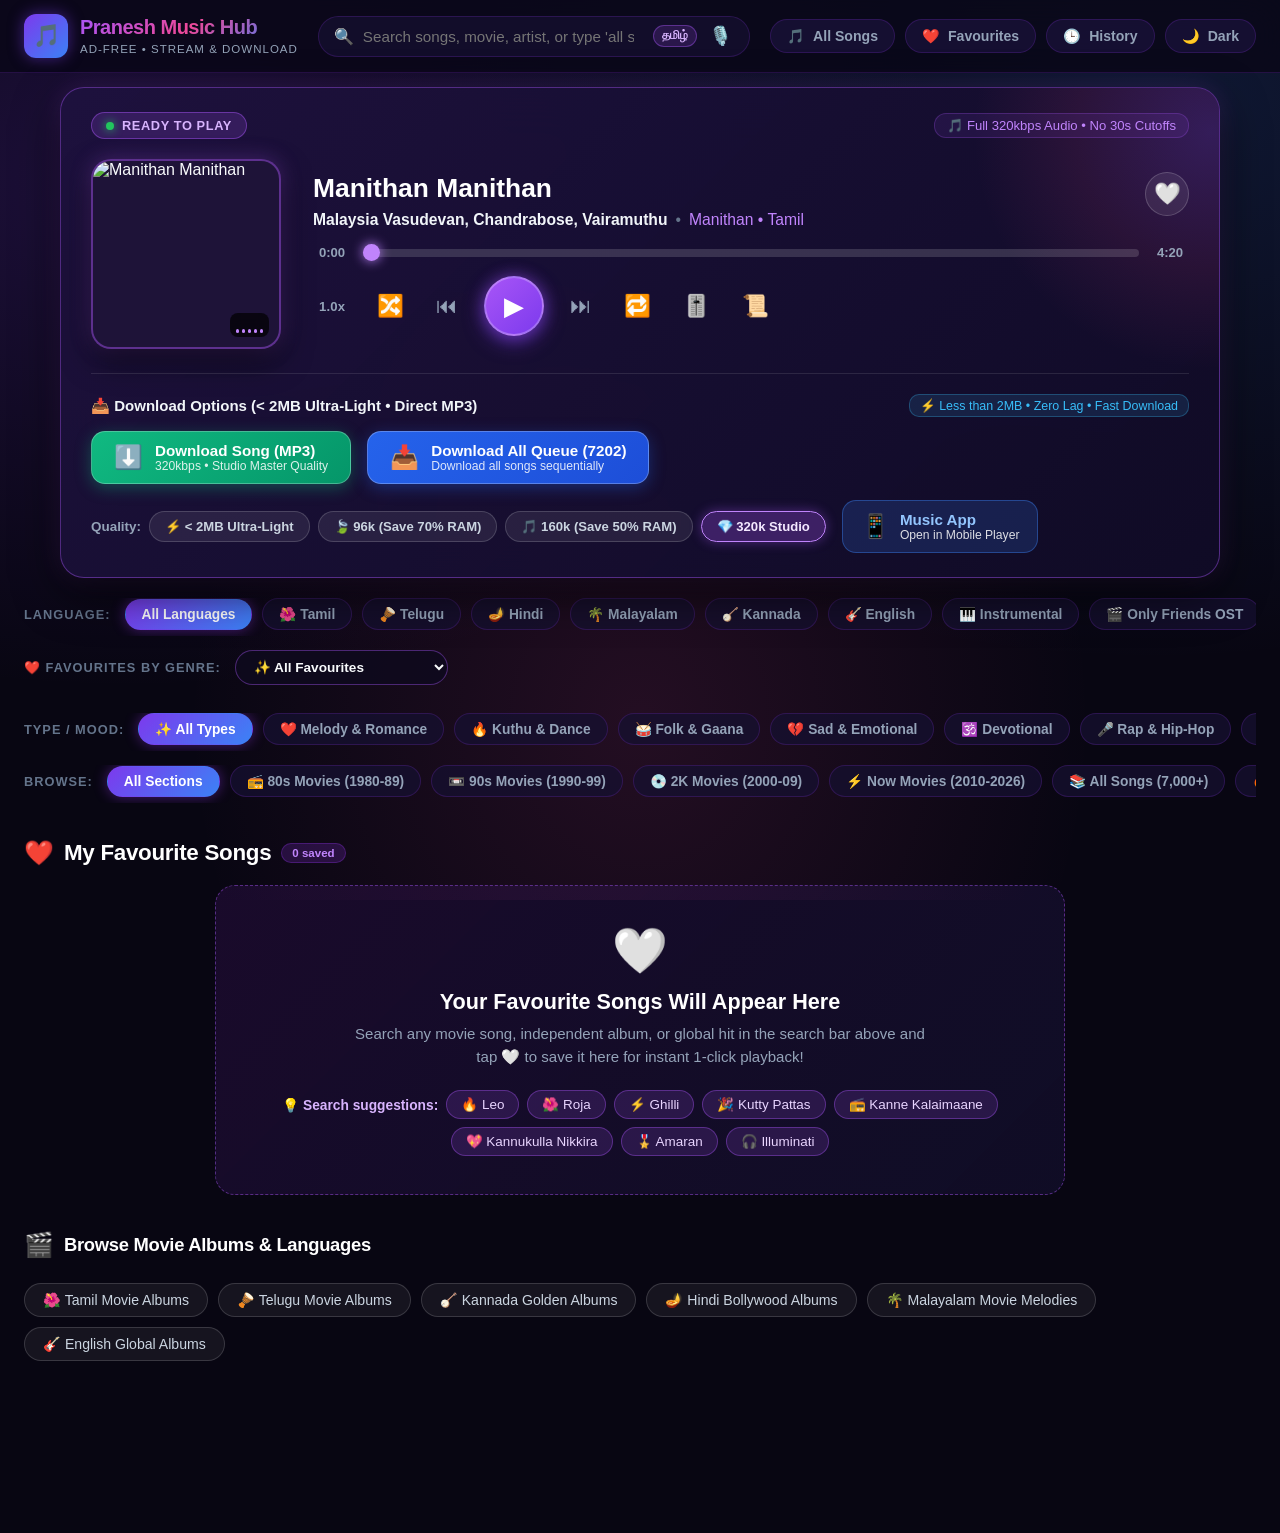
==== commit 04de6466: "Analyze and classify Favourite songs into 18+ Tamil & Indian genres with primary/secondary tags and " ====
--- a/index.html
+++ b/index.html
@@ -212,15 +212,28 @@
 
       <!-- Favourites by Type Dropdown Row -->
       <div class="filter-row fav-type-dropdown-row">
-        <span class="filter-label">❤️ Favourites by Type:</span>
-        <select id="filterFavTypeSelect" class="fav-type-select" title="Show only favourite songs in the dropdown by type (Melody, Kuthu, Love, Sad Melody, Folk, Film Album)">
-          <option value="all">✨ All Favourite Songs</option>
+        <span class="filter-label">❤️ Favourites by Genre:</span>
+        <select id="filterFavTypeSelect" class="fav-type-select" title="Show only favourite songs in the dropdown by genre (Melody, Kuthu, Folk, Love, Sad Melody, Romantic, Gaana, Rap, Hip-Hop, Classical, Devotional, Motivational, Folk Dance, Western, Instrumental, Fusion, Independent Album, Film Album, Needs Verification)">
+          <option value="all">✨ All Favourites</option>
           <option value="melody">❤️ Melody</option>
-          <option value="kuthu">🔥 Kuthu</option>
+          <option value="kuthu">🔥 Kuthu / Dappankuthu</option>
+          <option value="folk">🥁 Folk</option>
+          <option value="folk_dance">💃 Folk Dance</option>
+          <option value="gaana">🪘 Gaana</option>
           <option value="love">💖 Love</option>
+          <option value="romantic">🌹 Romantic</option>
           <option value="sad_melody">💔 Sad Melody</option>
-          <option value="folk">🥁 Folk</option>
+          <option value="rap">🎤 Rap</option>
+          <option value="hiphop">🎧 Hip-Hop</option>
+          <option value="classical">🪕 Classical / Carnatic</option>
+          <option value="devotional">🕉️ Devotional</option>
+          <option value="motivational">⚡ Motivational / Anthem</option>
+          <option value="western">🎸 Western / Pop / Rock</option>
+          <option value="instrumental">🎹 Instrumental</option>
+          <option value="fusion">✨ Fusion</option>
+          <option value="independent_album">💿 Independent Album</option>
           <option value="film_album">🎬 Film Album</option>
+          <option value="needs_verification">❓ Needs Verification</option>
         </select>
       </div>
 
--- a/static/css/style.css
+++ b/static/css/style.css
@@ -3682,3 +3682,36 @@
   padding: 12px;
   white-space: pre-wrap;
 }
+
+
+/* ==========================================================================
+   Genre Analysis Badges & Cards
+   ========================================================================== */
+.card-genre-wrap {
+  display: flex;
+  flex-wrap: wrap;
+  gap: 5px;
+  margin-top: 5px;
+}
+
+.card-genre-badge {
+  display: inline-flex;
+  align-items: center;
+  gap: 3px;
+  padding: 2px 7px;
+  border-radius: 6px;
+  font-size: 0.68rem;
+  font-weight: 600;
+  background: rgba(168, 85, 247, 0.16);
+  border: 1px solid rgba(168, 85, 247, 0.35);
+  color: #d8b4fe;
+  letter-spacing: 0.2px;
+  white-space: nowrap;
+  line-height: 1.3;
+}
+
+.card-genre-badge.secondary {
+  background: rgba(255, 255, 255, 0.06);
+  border-color: rgba(255, 255, 255, 0.15);
+  color: var(--text-dim);
+}
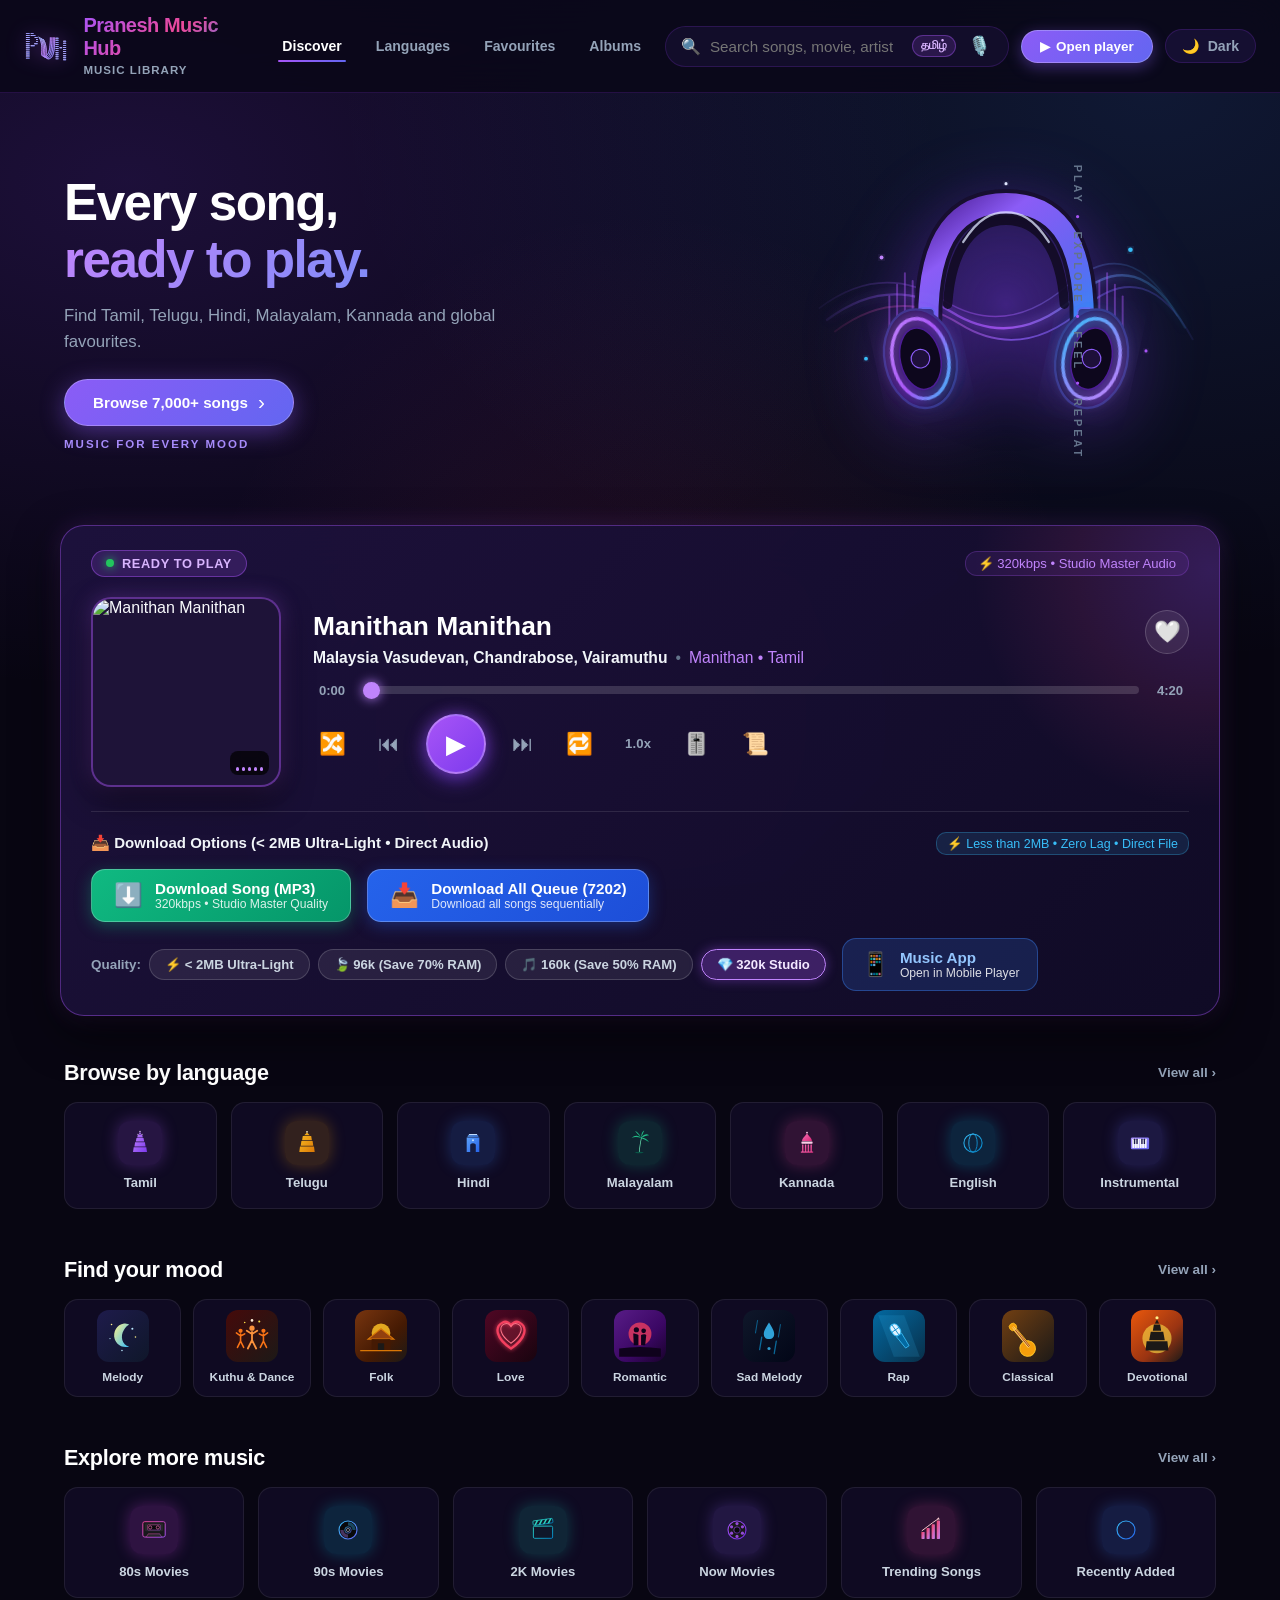
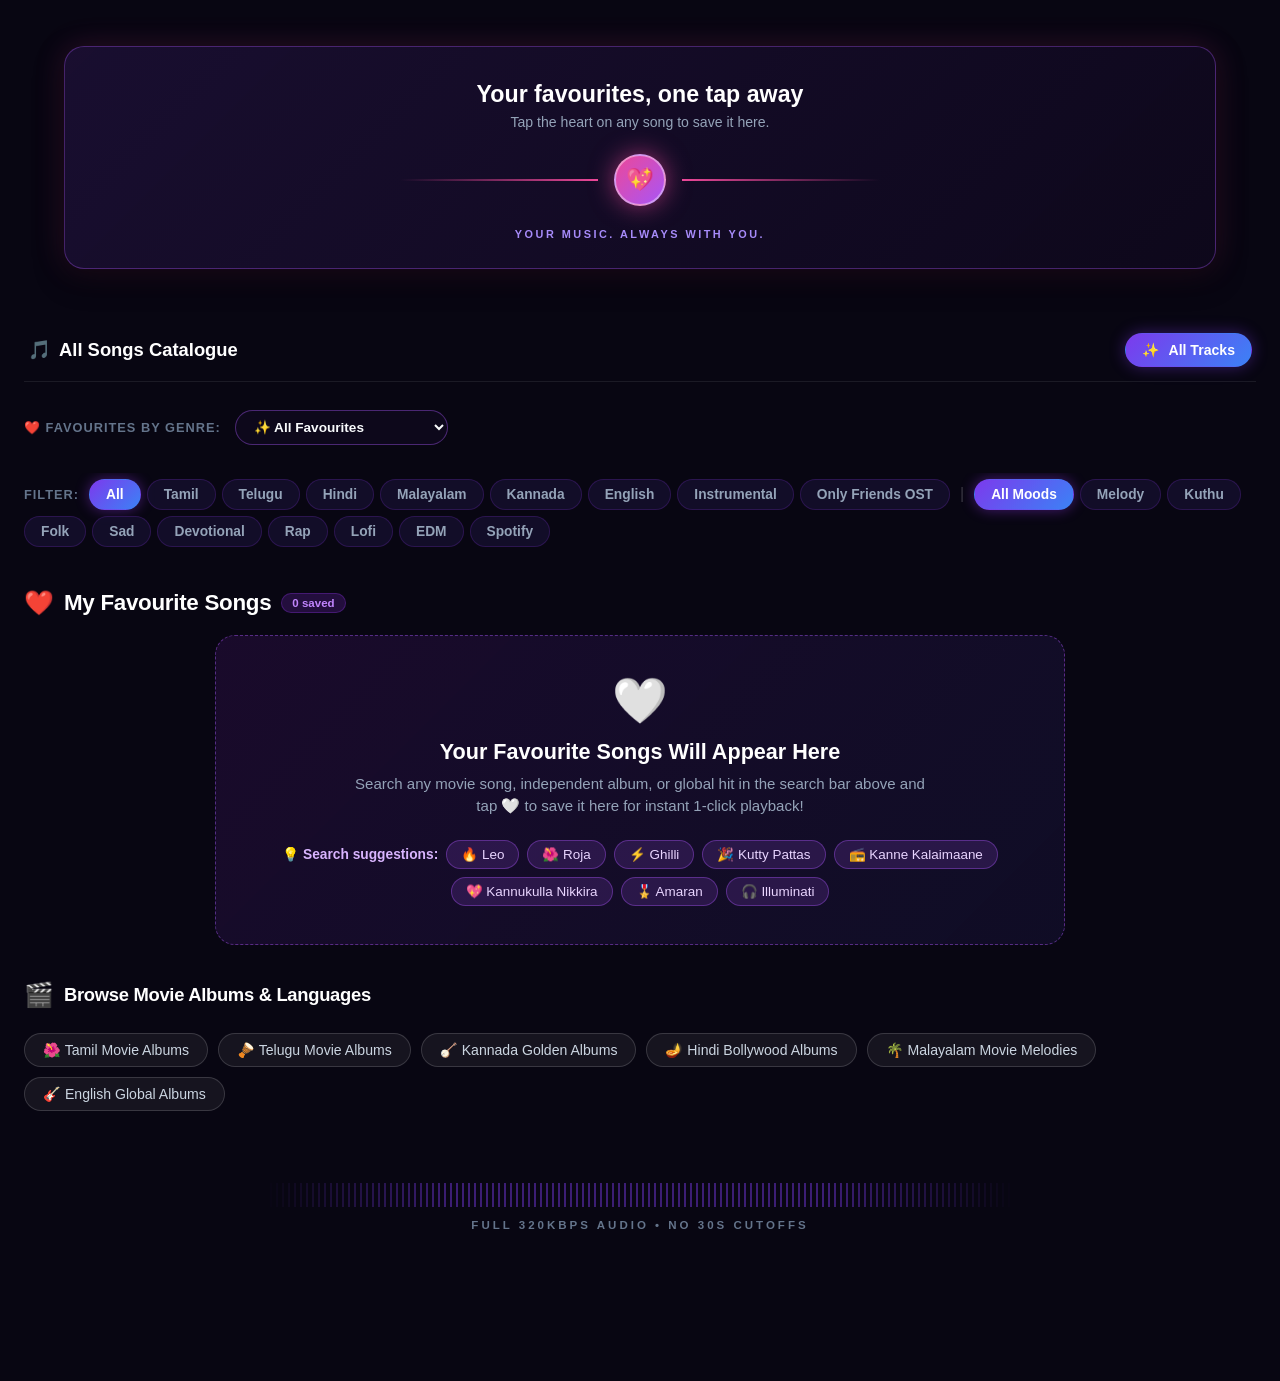
==== commit fed7ea1b: "feat: redesign front page and add new PMH logo matching design specifications" ====
--- a/index.html
+++ b/index.html
@@ -5,12 +5,13 @@
   <meta name="viewport" content="width=device-width, initial-scale=1.0" />
   <meta name="referrer" content="no-referrer" />
   <title>Pranesh Music Hub - Modern Dark Music Experience</title>
-  <meta name="description" content="Stream and directly download Tamil, English, Malayalam, Instrumental, and Only Friends OST tracks in a modern, ad-free dark theme." />
-  <link rel="stylesheet" href="static/css/style.css?v=3.50.0" />
+  <meta name="description" content="Stream and directly download Tamil, Telugu, Hindi, Malayalam, Kannada, English and global hits in an ad-free ultra-modern dark theme." />
+  <link rel="icon" type="image/svg+xml" href="static/images/logo_icon.svg" />
+  <link rel="stylesheet" href="static/css/style.css?v=3.60.0" />
   <!-- Google Fonts: Inter -->
   <link rel="preconnect" href="https://fonts.googleapis.com" />
   <link rel="preconnect" href="https://fonts.gstatic.com" crossorigin />
-  <link href="https://fonts.googleapis.com/css2?family=Inter:wght@400;500;600;700;800&display=swap" rel="stylesheet" />
+  <link href="https://fonts.googleapis.com/css2?family=Inter:wght@400;500;600;700;800;900&display=swap" rel="stylesheet" />
 </head>
 <body>
 
@@ -18,47 +19,51 @@
        Top Navigation Bar
        ======================================================================== -->
   <header class="navbar">
-    <!-- Brand -->
-    <div class="brand" onclick="location.reload()">
-      <div class="brand-icon">🎵</div>
+    <!-- Brand with New PMH Logo -->
+    <div class="brand" onclick="location.reload()" title="Pranesh Music Hub - Home">
+      <div class="brand-logo-wrap">
+        <img src="static/images/logo_icon.svg" class="brand-logo-img" alt="PMH" />
+      </div>
       <div class="brand-text">
-        <h1>Pranesh Music Hub</h1>
-        <span>Ad-Free • Stream &amp; Download</span>
-      </div>
-    </div>
-
-    <!-- Search Bar -->
-    <div class="search-container">
-      <div class="search-input-wrapper">
-        <span class="search-icon">🔍</span>
-        <input 
-          type="text" 
-          id="searchInput" 
-          class="search-input" 
-          placeholder="Search songs, movie, artist, or type 'all songs' to check all..." 
-          autocomplete="off" 
-          spellcheck="false"
-        />
-        <div class="search-input-actions">
-          <button id="voiceLangToggleBtn" class="voice-lang-pill" type="button" title="Switch Voice Search Language (Tamil ta-IN / English en-IN)">தமிழ்</button>
-          <button id="voiceSearchBtn" class="voice-search-btn" type="button" title="Voice Search (Tamil / English)">🎙️</button>
-          <button id="clearSearchBtn" class="clear-search-btn" type="button" title="Clear search">✕</button>
-        </div>
-      </div>
-      <div id="searchSuggestionsBox" class="search-suggestions-box" style="display: none;"></div>
-    </div>
-
-    <!-- Nav Actions -->
-    <div class="nav-actions">
-      <button id="checkAllSongsNavBtn" class="btn btn-pill section-pill" data-section="all_songs" title="Check all 7,200+ songs in catalogue">
-        <span>🎵</span> All Songs
-      </button>
-      <button class="btn btn-pill section-pill" data-section="favourites" title="View your favourite tracks">
-        <span>❤️</span> Favourites
-      </button>
-      <button class="btn btn-pill section-pill" data-section="history" title="View recently played tracks">
-        <span>🕒</span> History
-      </button>
+        <h1 class="brand-title">Pranesh Music Hub</h1>
+        <span class="brand-subtitle">Music Library</span>
+      </div>
+    </div>
+
+    <!-- Center Nav Links -->
+    <nav class="nav-links">
+      <a href="#heroSection" class="nav-link active" data-nav="discover">Discover</a>
+      <a href="#browseLanguages" class="nav-link" data-nav="languages">Languages</a>
+      <a href="#contentContainer" class="nav-link nav-fav-trigger section-pill" data-section="favourites" data-nav="favourites">Favourites</a>
+      <a href="#contentContainer" class="nav-link nav-albums-trigger section-pill" data-section="all_songs" data-nav="albums">Albums</a>
+    </nav>
+
+    <!-- Search Bar & Nav Actions -->
+    <div class="navbar-right">
+      <div class="search-container">
+        <div class="search-input-wrapper">
+          <span class="search-icon">🔍</span>
+          <input 
+            type="text" 
+            id="searchInput" 
+            class="search-input" 
+            placeholder="Search songs, movie, artist, or type 'all songs'..." 
+            autocomplete="off" 
+            spellcheck="false"
+          />
+          <div class="search-input-actions">
+            <button id="voiceLangToggleBtn" class="voice-lang-pill" type="button" title="Switch Voice Search Language (Tamil ta-IN / English en-IN)">தமிழ்</button>
+            <button id="voiceSearchBtn" class="voice-search-btn" type="button" title="Voice Search (Tamil / English)">🎙️</button>
+            <button id="clearSearchBtn" class="clear-search-btn" type="button" title="Clear search">✕</button>
+          </div>
+        </div>
+        <div id="searchSuggestionsBox" class="search-suggestions-box" style="display: none;"></div>
+      </div>
+
+      <button id="openPlayerNavBtn" class="btn btn-open-player" title="Open / Scroll to Player">
+        <span>▶</span> Open player
+      </button>
+
       <button id="themeToggleBtn" class="btn btn-pill theme-toggle-btn" title="Toggle Light / Dark Theme">
         <span id="themeToggleIcon">🌙</span> <span id="themeToggleText" class="hide-mobile">Dark</span>
       </button>
@@ -66,24 +71,65 @@
   </header>
 
   <!-- ========================================================================
-       Featured Medium-Big Player & Download Options Hub
+       Hero Section ("Every song, ready to play.")
+       ======================================================================== -->
+  <section id="heroSection" class="hero-section">
+    <div class="hero-container">
+      <!-- Left Column: Headlines & CTA -->
+      <div class="hero-content">
+        <h1 class="hero-headline">
+          Every song,<br />
+          <span class="hero-headline-accent">ready to play.</span>
+        </h1>
+        <p class="hero-subtext">
+          Find Tamil, Telugu, Hindi, Malayalam, Kannada and global favourites.
+        </p>
+        <div class="hero-cta-wrap">
+          <button id="heroBrowseSongsBtn" class="btn hero-cta-btn section-pill" data-section="full_library" title="Browse all 7,000+ songs">
+            <span>Browse 7,000+ songs</span>
+            <span class="hero-cta-arrow">›</span>
+          </button>
+          <div class="hero-kicker">MUSIC FOR EVERY MOOD</div>
+        </div>
+      </div>
+
+      <!-- Right Column: Glowing 3D Headphones Graphic & Ticker -->
+      <div class="hero-visual">
+        <div class="hero-headphones-container">
+          <img src="static/images/hero_headphones.svg" alt="Headphones" class="hero-headphones-img" />
+        </div>
+        <div class="hero-ticker">
+          <span>PLAY</span>
+          <span class="ticker-dot">•</span>
+          <span>EXPLORE</span>
+          <span class="ticker-dot">•</span>
+          <span>FEEL</span>
+          <span class="ticker-dot">•</span>
+          <span>REPEAT</span>
+        </div>
+      </div>
+    </div>
+  </section>
+
+  <!-- ========================================================================
+       Featured Medium-Big Player Card ("Manithan Manithan")
        ======================================================================== -->
   <div id="featuredPlayerSection" class="featured-player-section">
     <div class="featured-player-card">
       <div class="featured-glow-overlay"></div>
 
-      <!-- Top Status Pill -->
+      <!-- Top Status Pill & Audio Master Quality -->
       <div class="featured-status-bar">
         <div class="featured-status-pill">
           <span class="status-pulse-dot"></span>
           <span id="featuredPlayerStatus">READY TO PLAY</span>
         </div>
-        <span class="featured-format-badge">🎵 Full 320kbps Audio • No 30s Cutoffs</span>
-      </div>
-
-      <!-- Main Player (Artwork + Details + Controls) -->
+        <span class="featured-format-badge">⚡ 320kbps • Studio Master Audio</span>
+      </div>
+
+      <!-- Main Player Body (Artwork + Info + Seekbar + Controls) -->
       <div class="featured-player-body">
-        <!-- Medium-Big Album Artwork -->
+        <!-- Album Artwork with Soundwave Animation -->
         <div class="featured-artwork-container">
           <img id="featuredThumb" class="featured-thumb-img" src="static/images/only_friends_theme.svg" alt="Cover Art" />
           <div id="featuredSoundwave" class="featured-soundwave-bars">
@@ -95,15 +141,15 @@
           </div>
         </div>
 
-        <!-- Song Info, Seekbar & Medium-Big Controls -->
+        <!-- Song Info, Seekbar & Controls -->
         <div class="featured-info-controls">
           <div class="featured-track-header">
             <div class="featured-track-meta">
-              <h2 id="featuredTitle" class="featured-title">Select or Search a Song</h2>
+              <h2 id="featuredTitle" class="featured-title">Manithan Manithan</h2>
               <div class="featured-artist-wrap">
-                <span id="featuredArtist" class="featured-artist">Pranesh Music Hub</span>
+                <span id="featuredArtist" class="featured-artist">Malaysia Vasudevan, Chandrabose, Vairamuthu</span>
                 <span class="featured-meta-separator">•</span>
-                <span id="featuredAlbum" class="featured-album">All Tamil &amp; Global Hits (1980-2026)</span>
+                <span id="featuredAlbum" class="featured-album">Manithan • Tamil</span>
               </div>
             </div>
             <button id="featuredFavBtn" class="featured-fav-btn" title="Toggle Favourite">🤍</button>
@@ -113,12 +159,11 @@
           <div class="featured-seekbar-container">
             <span id="featuredCurrentTime" class="f-time-display">0:00</span>
             <input type="range" id="featuredSeekbar" class="featured-seekbar-slider" min="0" max="100" value="0" step="0.1" />
-            <span id="featuredDurationTime" class="f-time-display">0:00</span>
+            <span id="featuredDurationTime" class="f-time-display">4:20</span>
           </div>
 
-          <!-- Medium-Big Controls -->
+          <!-- Controls Row -->
           <div class="featured-buttons-row">
-            <button id="featuredSpeedBtn" class="f-ctrl-btn f-speed-btn" title="Playback Speed: 1.0x">1.0x</button>
             <button id="featuredShuffleBtn" class="f-ctrl-btn" title="Shuffle Playback">🔀</button>
             <button id="featuredPrevBtn" class="f-ctrl-btn" title="Previous Track">⏮</button>
             <button id="featuredPlayPauseBtn" class="f-play-pause-btn" title="Play / Pause (Spacebar)">
@@ -126,6 +171,7 @@
             </button>
             <button id="featuredNextBtn" class="f-ctrl-btn" title="Next Track">⏭</button>
             <button id="featuredRepeatBtn" class="f-ctrl-btn" title="Repeat (Off / All / One)">🔁</button>
+            <button id="featuredSpeedBtn" class="f-ctrl-btn f-speed-btn" title="Playback Speed: 1.0x">1.0x</button>
             <button id="featuredEqBtn" class="f-ctrl-btn" title="Equalizer &amp; Bass Boost">🎚️</button>
             <button id="featuredLyricsBtn" class="f-ctrl-btn" title="Live Lyrics">📜</button>
             <button id="heroPlayBtn" style="display:none;" aria-hidden="true"></button>
@@ -133,11 +179,11 @@
         </div>
       </div>
 
-      <!-- Download Options (IN BLOW / BELOW OF PLAYING SONG) -->
+      <!-- Download Options (BELOW PLAYING SONG) -->
       <div class="featured-download-options">
         <div class="dl-options-header">
-          <span class="dl-header-title">📥 Download Options (&lt; 2MB Ultra-Light • Direct MP3)</span>
-          <span class="dl-header-badge">⚡ Less than 2MB • Zero Lag • Fast Download</span>
+          <span class="dl-header-title">📥 Download Options (&lt; 2MB Ultra-Light • Direct Audio)</span>
+          <span class="dl-header-badge">⚡ Less than 2MB • Zero Lag • Direct File</span>
         </div>
 
         <div class="dl-options-body">
@@ -192,28 +238,215 @@
   </div>
 
   <!-- ========================================================================
-       Filter Controls: Language & Section Pills
+       Front Page Section 1: Browse by language
+       ======================================================================== -->
+  <section id="browseLanguages" class="front-section">
+    <div class="front-section-header">
+      <h2 class="front-section-title">Browse by language</h2>
+      <button class="front-section-view-all section-pill" data-section="all" data-target="languages" title="View all language tracks">View all ›</button>
+    </div>
+    <div class="language-cards-grid">
+      <div class="lang-card lang-chip" data-lang="tamil" title="Tamil Music Collection">
+        <div class="card-icon-box glow-purple">
+          <img src="static/images/icons/lang_tamil.svg" alt="Tamil" />
+        </div>
+        <span class="card-label">Tamil</span>
+      </div>
+      <div class="lang-card lang-chip" data-lang="telugu" title="Telugu Music Collection">
+        <div class="card-icon-box glow-amber">
+          <img src="static/images/icons/lang_telugu.svg" alt="Telugu" />
+        </div>
+        <span class="card-label">Telugu</span>
+      </div>
+      <div class="lang-card lang-chip" data-lang="hindi" title="Hindi Music Collection">
+        <div class="card-icon-box glow-blue">
+          <img src="static/images/icons/lang_hindi.svg" alt="Hindi" />
+        </div>
+        <span class="card-label">Hindi</span>
+      </div>
+      <div class="lang-card lang-chip" data-lang="malayalam" title="Malayalam Music Collection">
+        <div class="card-icon-box glow-green">
+          <img src="static/images/icons/lang_malayalam.svg" alt="Malayalam" />
+        </div>
+        <span class="card-label">Malayalam</span>
+      </div>
+      <div class="lang-card lang-chip" data-lang="kannada" title="Kannada Music Collection">
+        <div class="card-icon-box glow-pink">
+          <img src="static/images/icons/lang_kannada.svg" alt="Kannada" />
+        </div>
+        <span class="card-label">Kannada</span>
+      </div>
+      <div class="lang-card lang-chip" data-lang="english" title="English Music Collection">
+        <div class="card-icon-box glow-cyan">
+          <img src="static/images/icons/lang_english.svg" alt="English" />
+        </div>
+        <span class="card-label">English</span>
+      </div>
+      <div class="lang-card lang-chip" data-lang="instrumental" title="Instrumental Collection">
+        <div class="card-icon-box glow-indigo">
+          <img src="static/images/icons/lang_instrumental.svg" alt="Instrumental" />
+        </div>
+        <span class="card-label">Instrumental</span>
+      </div>
+    </div>
+  </section>
+
+  <!-- ========================================================================
+       Front Page Section 2: Find your mood
+       ======================================================================== -->
+  <section id="findYourMood" class="front-section">
+    <div class="front-section-header">
+      <h2 class="front-section-title">Find your mood</h2>
+      <button class="front-section-view-all section-pill" data-section="all" data-target="moods" title="View all mood categories">View all ›</button>
+    </div>
+    <div class="mood-cards-grid">
+      <div class="mood-card type-chip" data-type="melody" title="Melody Music">
+        <div class="mood-card-thumb">
+          <img src="static/images/icons/mood_melody.svg" alt="Melody" />
+        </div>
+        <span class="mood-card-label">Melody</span>
+      </div>
+      <div class="mood-card type-chip" data-type="kuthu" title="Kuthu & Dance Beats">
+        <div class="mood-card-thumb">
+          <img src="static/images/icons/mood_kuthu.svg" alt="Kuthu & Dance" />
+        </div>
+        <span class="mood-card-label">Kuthu &amp; Dance</span>
+      </div>
+      <div class="mood-card type-chip" data-type="folk" title="Folk & Village Hits">
+        <div class="mood-card-thumb">
+          <img src="static/images/icons/mood_folk.svg" alt="Folk" />
+        </div>
+        <span class="mood-card-label">Folk</span>
+      </div>
+      <div class="mood-card type-chip" data-type="love" title="Love & Romantic Anthems">
+        <div class="mood-card-thumb">
+          <img src="static/images/icons/mood_love.svg" alt="Love" />
+        </div>
+        <span class="mood-card-label">Love</span>
+      </div>
+      <div class="mood-card type-chip" data-type="romantic" title="Romantic Hits">
+        <div class="mood-card-thumb">
+          <img src="static/images/icons/mood_romantic.svg" alt="Romantic" />
+        </div>
+        <span class="mood-card-label">Romantic</span>
+      </div>
+      <div class="mood-card type-chip" data-type="sad" title="Sad Melody & Emotional Tracks">
+        <div class="mood-card-thumb">
+          <img src="static/images/icons/mood_sad.svg" alt="Sad Melody" />
+        </div>
+        <span class="mood-card-label">Sad Melody</span>
+      </div>
+      <div class="mood-card type-chip" data-type="rap" title="Rap & Hip-Hop Tracks">
+        <div class="mood-card-thumb">
+          <img src="static/images/icons/mood_rap.svg" alt="Rap" />
+        </div>
+        <span class="mood-card-label">Rap</span>
+      </div>
+      <div class="mood-card type-chip" data-type="classical" title="Classical & Carnatic Melodies">
+        <div class="mood-card-thumb">
+          <img src="static/images/icons/mood_classical.svg" alt="Classical" />
+        </div>
+        <span class="mood-card-label">Classical</span>
+      </div>
+      <div class="mood-card type-chip" data-type="devotional" title="Devotional & Spiritual Songs">
+        <div class="mood-card-thumb">
+          <img src="static/images/icons/mood_devotional.svg" alt="Devotional" />
+        </div>
+        <span class="mood-card-label">Devotional</span>
+      </div>
+    </div>
+  </section>
+
+  <!-- ========================================================================
+       Front Page Section 3: Explore more music
+       ======================================================================== -->
+  <section id="exploreMoreMusic" class="front-section">
+    <div class="front-section-header">
+      <h2 class="front-section-title">Explore more music</h2>
+      <button class="front-section-view-all section-pill" data-section="all" data-target="explore" title="View all categories">View all ›</button>
+    </div>
+    <div class="explore-cards-grid">
+      <div class="explore-card section-pill" data-section="era_80s" title="80s Tamil & Global Classics (1980-1989)">
+        <div class="explore-icon-box glow-magenta">
+          <img src="static/images/icons/explore_80s.svg" alt="80s Movies" />
+        </div>
+        <span class="card-label">80s Movies</span>
+      </div>
+      <div class="explore-card section-pill" data-section="era_90s" title="90s Golden Era Soundtracks (1990-1999)">
+        <div class="explore-icon-box glow-cyan">
+          <img src="static/images/icons/explore_90s.svg" alt="90s Movies" />
+        </div>
+        <span class="card-label">90s Movies</span>
+      </div>
+      <div class="explore-card section-pill" data-section="era_2k" title="2K Millennium Hits (2000-2009)">
+        <div class="explore-icon-box glow-teal">
+          <img src="static/images/icons/explore_2k.svg" alt="2K Movies" />
+        </div>
+        <span class="card-label">2K Movies</span>
+      </div>
+      <div class="explore-card section-pill" data-section="era_now" title="Now Hits & Modern Releases (2010-2026)">
+        <div class="explore-icon-box glow-violet">
+          <img src="static/images/icons/explore_now.svg" alt="Now Movies" />
+        </div>
+        <span class="card-label">Now Movies</span>
+      </div>
+      <div class="explore-card section-pill" data-section="trending" title="Top Trending Songs">
+        <div class="explore-icon-box glow-pink">
+          <img src="static/images/icons/explore_trending.svg" alt="Trending Songs" />
+        </div>
+        <span class="card-label">Trending Songs</span>
+      </div>
+      <div class="explore-card section-pill" data-section="recent" title="Recently Added Tracks">
+        <div class="explore-icon-box glow-blue">
+          <img src="static/images/icons/explore_recent.svg" alt="Recently Added" />
+        </div>
+        <span class="card-label">Recently Added</span>
+      </div>
+    </div>
+  </section>
+
+  <!-- ========================================================================
+       Front Page Section 4: Your favourites, one tap away
+       ======================================================================== -->
+  <section class="front-section favourites-banner-section">
+    <div class="fav-banner-card section-pill" data-section="favourites" title="View Your Favourite Tracks">
+      <h3 class="fav-banner-title">Your favourites, one tap away</h3>
+      <p class="fav-banner-subtext">Tap the heart on any song to save it here.</p>
+      
+      <div class="fav-banner-centerpiece">
+        <div class="fav-wave-line left"></div>
+        <button class="fav-banner-heart-btn" aria-label="Open Favourites">
+          <span>💖</span>
+        </button>
+        <div class="fav-wave-line right"></div>
+      </div>
+      
+      <div class="fav-banner-tagline">YOUR MUSIC. ALWAYS WITH YOU.</div>
+    </div>
+  </section>
+
+  <!-- ========================================================================
+       Songs Catalogue & Active Filter Toolbar
        ======================================================================== -->
   <main class="container">
     <div class="filter-section">
-      <!-- Language Chips Row -->
-      <div class="filter-row">
-        <span class="filter-label">Language:</span>
-        <button class="chip lang-chip active" data-lang="all">All Languages</button>
-        <button class="chip lang-chip" data-lang="tamil">🌺 Tamil</button>
-        <button class="chip lang-chip" data-lang="telugu">🪘 Telugu</button>
-        <button class="chip lang-chip" data-lang="hindi">🪔 Hindi</button>
-        <button class="chip lang-chip" data-lang="malayalam">🌴 Malayalam</button>
-        <button class="chip lang-chip" data-lang="kannada">🪕 Kannada</button>
-        <button class="chip lang-chip" data-lang="english">🎸 English</button>
-        <button class="chip lang-chip" data-lang="instrumental">🎹 Instrumental</button>
-        <button class="chip lang-chip" data-lang="only_friends">🎬 Only Friends OST</button>
-      </div>
-
-      <!-- Favourites by Type Dropdown Row -->
+      <!-- Active Toolbar Filter Header -->
+      <div class="filter-toolbar-header">
+        <div class="filter-header-left">
+          <span class="filter-section-icon">🎵</span>
+          <span id="activeFilterHeading" class="filter-section-heading">All Songs Catalogue</span>
+        </div>
+        <div class="filter-header-right">
+          <button id="checkAllSongsNavBtn" class="btn btn-pill section-pill active" data-section="all" title="View All Songs">
+            <span>✨</span> All Tracks
+          </button>
+        </div>
+      </div>
+
+      <!-- Favourites by Genre Dropdown Row -->
       <div class="filter-row fav-type-dropdown-row">
         <span class="filter-label">❤️ Favourites by Genre:</span>
-        <select id="filterFavTypeSelect" class="fav-type-select" title="Show only favourite songs in the dropdown by genre (Melody, Kuthu, Folk, Love, Sad Melody, Romantic, Gaana, Rap, Hip-Hop, Classical, Devotional, Motivational, Folk Dance, Western, Instrumental, Fusion, Independent Album, Film Album, Needs Verification)">
+        <select id="filterFavTypeSelect" class="fav-type-select" title="Show only favourite songs in the dropdown by genre">
           <option value="all">✨ All Favourites</option>
           <option value="melody">❤️ Melody</option>
           <option value="kuthu">🔥 Kuthu / Dappankuthu</option>
@@ -237,32 +470,29 @@
         </select>
       </div>
 
-      <!-- Type / Mood / Genre Filter Row -->
-      <div class="filter-row type-filter-row">
-        <span class="filter-label">Type / Mood:</span>
-        <button class="chip type-chip active" data-type="all">✨ All Types</button>
-        <button class="chip type-chip" data-type="melody">❤️ Melody &amp; Romance</button>
-        <button class="chip type-chip" data-type="kuthu">🔥 Kuthu &amp; Dance</button>
-        <button class="chip type-chip" data-type="folk">🥁 Folk &amp; Gaana</button>
-        <button class="chip type-chip" data-type="sad">💔 Sad &amp; Emotional</button>
-        <button class="chip type-chip" data-type="devotional">🕉️ Devotional</button>
-        <button class="chip type-chip" data-type="rap">🎤 Rap &amp; Hip-Hop</button>
-        <button class="chip type-chip" data-type="lofi">☕ Lofi &amp; Chill</button>
-        <button class="chip type-chip" data-type="edm">🎧 EDM &amp; Remix</button>
-        <button class="chip type-chip" data-type="spotify">🌟 Spotify Global</button>
-      </div>
-
-      <!-- Section Navigation Row -->
-      <div class="filter-row">
-        <span class="filter-label">Browse:</span>
-        <button class="chip section-pill active" data-section="all">All Sections</button>
-        <button class="chip section-pill" data-section="era_80s">📻 80s Movies (1980-89)</button>
-        <button class="chip section-pill" data-section="era_90s">📼 90s Movies (1990-99)</button>
-        <button class="chip section-pill" data-section="era_2k">💿 2K Movies (2000-09)</button>
-        <button class="chip section-pill" data-section="era_now">⚡ Now Movies (2010-2026)</button>
-        <button class="chip section-pill" data-section="full_library">📚 All Songs (7,000+)</button>
-        <button class="chip section-pill" data-section="trending">🔥 Trending Songs</button>
-        <button class="chip section-pill" data-section="recent">🆕 Recently Added</button>
+      <!-- Secondary Language / Era Filter Bar -->
+      <div class="filter-row filter-row-compact">
+        <span class="filter-label">Filter:</span>
+        <button class="chip lang-chip active" data-lang="all">All</button>
+        <button class="chip lang-chip" data-lang="tamil">Tamil</button>
+        <button class="chip lang-chip" data-lang="telugu">Telugu</button>
+        <button class="chip lang-chip" data-lang="hindi">Hindi</button>
+        <button class="chip lang-chip" data-lang="malayalam">Malayalam</button>
+        <button class="chip lang-chip" data-lang="kannada">Kannada</button>
+        <button class="chip lang-chip" data-lang="english">English</button>
+        <button class="chip lang-chip" data-lang="instrumental">Instrumental</button>
+        <button class="chip lang-chip" data-lang="only_friends">Only Friends OST</button>
+        <span class="filter-divider">|</span>
+        <button class="chip type-chip active" data-type="all">All Moods</button>
+        <button class="chip type-chip" data-type="melody">Melody</button>
+        <button class="chip type-chip" data-type="kuthu">Kuthu</button>
+        <button class="chip type-chip" data-type="folk">Folk</button>
+        <button class="chip type-chip" data-type="sad">Sad</button>
+        <button class="chip type-chip" data-type="devotional">Devotional</button>
+        <button class="chip type-chip" data-type="rap">Rap</button>
+        <button class="chip type-chip" data-type="lofi">Lofi</button>
+        <button class="chip type-chip" data-type="edm">EDM</button>
+        <button class="chip type-chip" data-type="spotify">Spotify</button>
       </div>
     </div>
 
@@ -285,6 +515,13 @@
     </div>
   </main>
 
+  <!-- ========================================================================
+       Bottom Audio Waveform & Branding Bar
+       ======================================================================== -->
+  <div class="bottom-branding-waveform">
+    <div class="branding-soundwave-line"></div>
+    <div class="branding-tagline">FULL 320KBPS AUDIO • NO 30S CUTOFFS</div>
+  </div>
   <!-- ========================================================================
        Sticky In-Page Music Player (Fixed at Bottom)
        ======================================================================== -->
--- a/static/css/style.css
+++ b/static/css/style.css
@@ -1578,6 +1578,55 @@
   box-shadow: 0 0 12px rgba(59, 130, 246, 0.4);
 }
 
+.download-btn.is-downloaded {
+  background: rgba(34, 197, 94, 0.16);
+  border: 1px solid rgba(34, 197, 94, 0.45);
+  color: #86efac;
+}
+.download-btn.is-downloaded:hover {
+  background: rgba(34, 197, 94, 0.28);
+  color: #fff;
+  border-color: #22c55e;
+  box-shadow: 0 0 12px rgba(34, 197, 94, 0.4);
+}
+
+/* Card Download Group & Download Again Button */
+.card-download-group {
+  display: inline-flex;
+  align-items: center;
+  gap: 6px;
+  flex-wrap: wrap;
+}
+
+.download-status-badge {
+  display: inline-flex;
+  align-items: center;
+  gap: 4px;
+  font-size: 0.72rem;
+  font-weight: 700;
+  padding: 5px 10px;
+  border-radius: var(--radius-full);
+  white-space: nowrap;
+}
+
+.download-status-badge.already-downloaded {
+  background: rgba(34, 197, 94, 0.15);
+  border: 1px solid rgba(34, 197, 94, 0.45);
+  color: #86efac;
+}
+
+.download-btn.download-again-btn {
+  background: rgba(168, 85, 247, 0.16);
+  border: 1px solid rgba(168, 85, 247, 0.45);
+  color: #d8b4fe;
+}
+.download-btn.download-again-btn:hover {
+  background: rgba(168, 85, 247, 0.32);
+  color: #fff;
+  border-color: #a855f7;
+  box-shadow: 0 0 12px rgba(168, 85, 247, 0.45);
+}
+
 .download-all-btn {
   background: linear-gradient(135deg, #10b981 0%, #059669 100%);
   color: #fff;
@@ -3715,3 +3764,674 @@
   border-color: rgba(255, 255, 255, 0.15);
   color: var(--text-dim);
 }
+
+
+/* ==========================================================================
+   PMH Brand Logo & Modern Navbar (Front Page)
+   ========================================================================== */
+.brand-logo-wrap {
+  width: 48px;
+  height: 38px;
+  display: flex;
+  align-items: center;
+  justify-content: center;
+  transition: transform 0.3s ease;
+}
+
+.brand:hover .brand-logo-wrap {
+  transform: scale(1.08);
+}
+
+.brand-logo-img {
+  width: 100%;
+  height: 100%;
+  object-fit: contain;
+  filter: drop-shadow(0 0 10px rgba(168, 85, 247, 0.45));
+}
+
+.brand-title {
+  font-size: 1.15rem;
+  font-weight: 800;
+  color: #f8fafc;
+  letter-spacing: -0.3px;
+  line-height: 1.15;
+}
+
+.brand-subtitle {
+  font-size: 0.72rem;
+  color: #94a3b8;
+  font-weight: 600;
+  letter-spacing: 0.5px;
+}
+
+/* Center Nav Links */
+.nav-links {
+  display: flex;
+  align-items: center;
+  gap: 26px;
+}
+
+.nav-link {
+  color: #94a3b8;
+  text-decoration: none;
+  font-size: 0.88rem;
+  font-weight: 600;
+  padding: 6px 4px;
+  position: relative;
+  transition: all 0.2s ease;
+  cursor: pointer;
+  background: transparent;
+  border: none;
+}
+
+.nav-link:hover {
+  color: #fff;
+}
+
+.nav-link.active {
+  color: #fff;
+}
+
+.nav-link.active::after {
+  content: '';
+  position: absolute;
+  bottom: -2px;
+  left: 0;
+  right: 0;
+  height: 2.5px;
+  background: linear-gradient(90deg, #a855f7 0%, #6366f1 100%);
+  border-radius: var(--radius-full);
+}
+
+.navbar-right {
+  display: flex;
+  align-items: center;
+  gap: 12px;
+}
+
+.btn-open-player {
+  background: linear-gradient(135deg, #8b5cf6 0%, #6366f1 100%);
+  color: #fff;
+  border: 1px solid rgba(255, 255, 255, 0.25);
+  padding: 8px 18px;
+  border-radius: var(--radius-full);
+  font-size: 0.84rem;
+  font-weight: 700;
+  display: inline-flex;
+  align-items: center;
+  gap: 6px;
+  cursor: pointer;
+  box-shadow: 0 4px 15px rgba(139, 92, 246, 0.4);
+  transition: all 0.25s ease;
+  white-space: nowrap;
+}
+
+.btn-open-player:hover {
+  transform: translateY(-1px);
+  box-shadow: 0 6px 20px rgba(139, 92, 246, 0.65);
+}
+
+/* ==========================================================================
+   Hero Section ("Every song, ready to play.")
+   ========================================================================== */
+.hero-section {
+  position: relative;
+  padding: 40px 24px 20px;
+  max-width: 1200px;
+  margin: 0 auto;
+}
+
+.hero-container {
+  display: flex;
+  align-items: center;
+  justify-content: space-between;
+  gap: 40px;
+}
+
+.hero-content {
+  flex: 1.1;
+  max-width: 580px;
+}
+
+.hero-headline {
+  font-size: 3.2rem;
+  font-weight: 900;
+  line-height: 1.12;
+  letter-spacing: -1.5px;
+  color: #fff;
+  margin-bottom: 14px;
+}
+
+.hero-headline-accent {
+  background: linear-gradient(135deg, #c084fc 0%, #818cf8 100%);
+  -webkit-background-clip: text;
+  -webkit-text-fill-color: transparent;
+}
+
+.hero-subtext {
+  font-size: 1.05rem;
+  color: #94a3b8;
+  line-height: 1.55;
+  margin-bottom: 24px;
+  max-width: 480px;
+}
+
+.hero-cta-wrap {
+  display: flex;
+  flex-direction: column;
+  align-items: flex-start;
+  gap: 12px;
+}
+
+.hero-cta-btn {
+  background: linear-gradient(135deg, #8b5cf6 0%, #6366f1 100%);
+  color: #fff;
+  border: 1px solid rgba(255, 255, 255, 0.25);
+  padding: 12px 28px;
+  border-radius: var(--radius-full);
+  font-size: 0.95rem;
+  font-weight: 700;
+  display: inline-flex;
+  align-items: center;
+  gap: 10px;
+  cursor: pointer;
+  box-shadow: 0 6px 25px rgba(139, 92, 246, 0.45);
+  transition: all 0.25s ease;
+}
+
+.hero-cta-btn:hover {
+  transform: translateY(-2px);
+  box-shadow: 0 8px 30px rgba(139, 92, 246, 0.65);
+}
+
+.hero-cta-arrow {
+  font-size: 1.3rem;
+  font-weight: 400;
+  line-height: 1;
+}
+
+.hero-kicker {
+  font-size: 0.72rem;
+  letter-spacing: 2px;
+  color: #a78bfa;
+  font-weight: 700;
+  text-transform: uppercase;
+}
+
+.hero-visual {
+  flex: 1;
+  display: flex;
+  align-items: center;
+  justify-content: flex-end;
+  position: relative;
+  max-width: 520px;
+}
+
+.hero-headphones-container {
+  width: 100%;
+  max-width: 420px;
+  aspect-ratio: 540 / 460;
+  display: flex;
+  align-items: center;
+  justify-content: center;
+  animation: floatHeadphones 6s ease-in-out infinite;
+}
+
+@keyframes floatHeadphones {
+  0%, 100% { transform: translateY(0px); }
+  50% { transform: translateY(-8px); }
+}
+
+.hero-headphones-img {
+  width: 100%;
+  height: 100%;
+  object-fit: contain;
+  filter: drop-shadow(0 15px 35px rgba(124, 58, 237, 0.4));
+}
+
+.hero-ticker {
+  position: absolute;
+  right: -10px;
+  top: 50%;
+  transform: translateY(-50%) rotate(90deg);
+  display: flex;
+  align-items: center;
+  gap: 10px;
+  font-size: 0.68rem;
+  letter-spacing: 3px;
+  font-weight: 700;
+  color: #64748b;
+  white-space: nowrap;
+}
+
+.ticker-dot {
+  color: #a855f7;
+}
+
+/* ==========================================================================
+   Front Page Sections (Browse by language, Mood, Explore)
+   ========================================================================== */
+.front-section {
+  padding: 24px 24px;
+  max-width: 1200px;
+  margin: 0 auto;
+}
+
+.front-section-header {
+  display: flex;
+  align-items: center;
+  justify-content: space-between;
+  margin-bottom: 16px;
+}
+
+.front-section-title {
+  font-size: 1.35rem;
+  font-weight: 800;
+  color: #fff;
+  letter-spacing: -0.3px;
+}
+
+.front-section-view-all {
+  background: transparent;
+  border: none;
+  color: #94a3b8;
+  font-size: 0.85rem;
+  font-weight: 600;
+  cursor: pointer;
+  display: inline-flex;
+  align-items: center;
+  gap: 4px;
+  transition: all 0.2s ease;
+}
+
+.front-section-view-all:hover {
+  color: #a855f7;
+}
+
+/* 1. Language Cards Grid (7 columns) */
+.language-cards-grid {
+  display: grid;
+  grid-template-columns: repeat(7, 1fr);
+  gap: 14px;
+}
+
+.lang-card {
+  background: rgba(22, 16, 48, 0.55);
+  border: 1px solid rgba(255, 255, 255, 0.08);
+  border-radius: 14px;
+  padding: 18px 10px;
+  display: flex;
+  flex-direction: column;
+  align-items: center;
+  gap: 10px;
+  cursor: pointer;
+  transition: all 0.25s cubic-bezier(0.4, 0, 0.2, 1);
+  text-align: center;
+}
+
+.lang-card:hover {
+  background: rgba(35, 25, 75, 0.75);
+  border-color: rgba(168, 85, 247, 0.45);
+  transform: translateY(-4px);
+  box-shadow: 0 8px 24px rgba(124, 58, 237, 0.28);
+}
+
+.lang-card.active {
+  border-color: var(--primary-purple);
+  background: rgba(45, 25, 95, 0.85);
+  box-shadow: 0 0 20px rgba(168, 85, 247, 0.4);
+}
+
+.card-icon-box {
+  width: 44px;
+  height: 44px;
+  border-radius: 12px;
+  display: flex;
+  align-items: center;
+  justify-content: center;
+  padding: 8px;
+  transition: transform 0.25s ease;
+}
+
+.lang-card:hover .card-icon-box,
+.explore-card:hover .explore-icon-box {
+  transform: scale(1.12);
+}
+
+.card-icon-box img,
+.explore-icon-box img {
+  width: 100%;
+  height: 100%;
+  object-fit: contain;
+}
+
+.glow-purple { background: rgba(168, 85, 247, 0.15); box-shadow: 0 0 16px rgba(168, 85, 247, 0.3); }
+.glow-amber  { background: rgba(245, 158, 11, 0.15); box-shadow: 0 0 16px rgba(245, 158, 11, 0.3); }
+.glow-blue   { background: rgba(59, 130, 246, 0.15); box-shadow: 0 0 16px rgba(59, 130, 246, 0.3); }
+.glow-green  { background: rgba(16, 185, 129, 0.15); box-shadow: 0 0 16px rgba(16, 185, 129, 0.3); }
+.glow-pink   { background: rgba(236, 72, 153, 0.15); box-shadow: 0 0 16px rgba(236, 72, 153, 0.3); }
+.glow-cyan   { background: rgba(6, 182, 212, 0.15); box-shadow: 0 0 16px rgba(6, 182, 212, 0.3); }
+.glow-indigo { background: rgba(99, 102, 241, 0.15); box-shadow: 0 0 16px rgba(99, 102, 241, 0.3); }
+.glow-magenta { background: rgba(217, 70, 239, 0.15); box-shadow: 0 0 16px rgba(217, 70, 239, 0.3); }
+.glow-teal   { background: rgba(20, 184, 166, 0.15); box-shadow: 0 0 16px rgba(20, 184, 166, 0.3); }
+.glow-violet { background: rgba(139, 92, 246, 0.15); box-shadow: 0 0 16px rgba(139, 92, 246, 0.3); }
+
+.card-label {
+  font-size: 0.82rem;
+  font-weight: 600;
+  color: #cbd5e1;
+}
+
+/* 2. Mood Cards Grid (9 columns) */
+.mood-cards-grid {
+  display: grid;
+  grid-template-columns: repeat(9, 1fr);
+  gap: 12px;
+}
+
+.mood-card {
+  background: rgba(22, 16, 48, 0.55);
+  border: 1px solid rgba(255, 255, 255, 0.08);
+  border-radius: 14px;
+  padding: 10px 6px 12px;
+  display: flex;
+  flex-direction: column;
+  align-items: center;
+  gap: 8px;
+  cursor: pointer;
+  transition: all 0.25s cubic-bezier(0.4, 0, 0.2, 1);
+  text-align: center;
+}
+
+.mood-card:hover {
+  background: rgba(35, 25, 75, 0.75);
+  border-color: rgba(168, 85, 247, 0.45);
+  transform: translateY(-4px);
+  box-shadow: 0 8px 24px rgba(124, 58, 237, 0.28);
+}
+
+.mood-card.active {
+  border-color: var(--primary-purple);
+  background: rgba(45, 25, 95, 0.85);
+  box-shadow: 0 0 20px rgba(168, 85, 247, 0.4);
+}
+
+.mood-card-thumb {
+  width: 52px;
+  height: 52px;
+  border-radius: 12px;
+  overflow: hidden;
+  display: flex;
+  align-items: center;
+  justify-content: center;
+  transition: transform 0.25s ease;
+}
+
+.mood-card:hover .mood-card-thumb {
+  transform: scale(1.08);
+}
+
+.mood-card-thumb img {
+  width: 100%;
+  height: 100%;
+  object-fit: cover;
+}
+
+.mood-card-label {
+  font-size: 0.74rem;
+  font-weight: 600;
+  color: #cbd5e1;
+  white-space: nowrap;
+  overflow: hidden;
+  text-overflow: ellipsis;
+  max-width: 100%;
+}
+
+/* 3. Explore Cards Grid (6 columns) */
+.explore-cards-grid {
+  display: grid;
+  grid-template-columns: repeat(6, 1fr);
+  gap: 14px;
+}
+
+.explore-card {
+  background: rgba(22, 16, 48, 0.55);
+  border: 1px solid rgba(255, 255, 255, 0.08);
+  border-radius: 14px;
+  padding: 18px 10px;
+  display: flex;
+  flex-direction: column;
+  align-items: center;
+  gap: 10px;
+  cursor: pointer;
+  transition: all 0.25s cubic-bezier(0.4, 0, 0.2, 1);
+  text-align: center;
+}
+
+.explore-card:hover {
+  background: rgba(35, 25, 75, 0.75);
+  border-color: rgba(168, 85, 247, 0.45);
+  transform: translateY(-4px);
+  box-shadow: 0 8px 24px rgba(124, 58, 237, 0.28);
+}
+
+.explore-card.active {
+  border-color: var(--primary-purple);
+  background: rgba(45, 25, 95, 0.85);
+  box-shadow: 0 0 20px rgba(168, 85, 247, 0.4);
+}
+
+.explore-icon-box {
+  width: 48px;
+  height: 48px;
+  border-radius: 12px;
+  display: flex;
+  align-items: center;
+  justify-content: center;
+  padding: 8px;
+  transition: transform 0.25s ease;
+}
+
+/* 4. Favourites Banner */
+.favourites-banner-section {
+  padding: 24px 24px 34px;
+}
+
+.fav-banner-card {
+  background: linear-gradient(135deg, rgba(28, 16, 52, 0.88) 0%, rgba(14, 8, 28, 0.96) 100%);
+  border: 1px solid rgba(168, 85, 247, 0.35);
+  border-radius: 20px;
+  padding: 34px 24px 28px;
+  text-align: center;
+  display: flex;
+  flex-direction: column;
+  align-items: center;
+  cursor: pointer;
+  box-shadow: 0 10px 30px rgba(0, 0, 0, 0.45), 0 0 30px rgba(236, 72, 153, 0.18);
+  transition: all 0.3s ease;
+}
+
+.fav-banner-card:hover {
+  border-color: rgba(236, 72, 153, 0.6);
+  transform: translateY(-2px);
+  box-shadow: 0 12px 35px rgba(0, 0, 0, 0.55), 0 0 35px rgba(236, 72, 153, 0.3);
+}
+
+.fav-banner-title {
+  font-size: 1.45rem;
+  font-weight: 800;
+  color: #fff;
+  margin-bottom: 6px;
+}
+
+.fav-banner-subtext {
+  font-size: 0.88rem;
+  color: #94a3b8;
+  margin-bottom: 24px;
+}
+
+.fav-banner-centerpiece {
+  display: flex;
+  align-items: center;
+  justify-content: center;
+  gap: 16px;
+  margin-bottom: 22px;
+  width: 100%;
+  max-width: 480px;
+}
+
+.fav-wave-line {
+  flex: 1;
+  height: 2px;
+  background: linear-gradient(90deg, transparent, #ec4899);
+}
+.fav-wave-line.right {
+  background: linear-gradient(90deg, #ec4899, transparent);
+}
+
+.fav-banner-heart-btn {
+  width: 52px;
+  height: 52px;
+  border-radius: 50%;
+  background: linear-gradient(135deg, #ec4899 0%, #a855f7 100%);
+  border: 2px solid rgba(255, 255, 255, 0.4);
+  color: #fff;
+  font-size: 1.4rem;
+  display: flex;
+  align-items: center;
+  justify-content: center;
+  cursor: pointer;
+  box-shadow: 0 0 25px rgba(236, 72, 153, 0.6);
+  transition: transform 0.25s ease;
+}
+
+.fav-banner-card:hover .fav-banner-heart-btn {
+  transform: scale(1.15);
+}
+
+.fav-banner-tagline {
+  font-size: 0.68rem;
+  letter-spacing: 2.5px;
+  color: #a78bfa;
+  font-weight: 700;
+  text-transform: uppercase;
+}
+
+/* Bottom Waveform & Tagline */
+.bottom-branding-waveform {
+  text-align: center;
+  padding: 30px 24px 20px;
+  max-width: 800px;
+  margin: 0 auto;
+}
+
+.branding-soundwave-line {
+  height: 24px;
+  background-image: repeating-linear-gradient(90deg, #7c3aed 0px, #7c3aed 2px, transparent 2px, transparent 6px);
+  mask-image: linear-gradient(90deg, transparent, black 25%, black 75%, transparent);
+  -webkit-mask-image: linear-gradient(90deg, transparent, black 25%, black 75%, transparent);
+  opacity: 0.45;
+  margin-bottom: 12px;
+}
+
+.branding-tagline {
+  font-size: 0.72rem;
+  letter-spacing: 3px;
+  color: #64748b;
+  font-weight: 700;
+  text-transform: uppercase;
+}
+
+/* Filter Toolbar Header & Compact Row */
+.filter-toolbar-header {
+  display: flex;
+  align-items: center;
+  justify-content: space-between;
+  padding: 10px 4px 14px;
+  border-bottom: 1px solid rgba(255, 255, 255, 0.08);
+  margin-bottom: 14px;
+}
+
+.filter-header-left {
+  display: flex;
+  align-items: center;
+  gap: 8px;
+}
+
+.filter-section-icon {
+  font-size: 1.15rem;
+}
+
+.filter-section-heading {
+  font-size: 1.15rem;
+  font-weight: 800;
+  color: #fff;
+}
+
+.filter-row-compact {
+  flex-wrap: wrap;
+  gap: 6px;
+  padding: 6px 0;
+}
+
+.filter-divider {
+  color: rgba(255, 255, 255, 0.2);
+  margin: 0 4px;
+}
+
+/* Responsive adjustments */
+@media (max-width: 1024px) {
+  .hero-container {
+    flex-direction: column-reverse;
+    text-align: center;
+    gap: 30px;
+  }
+  .hero-content {
+    max-width: 100%;
+    display: flex;
+    flex-direction: column;
+    align-items: center;
+  }
+  .hero-cta-wrap {
+    align-items: center;
+  }
+  .hero-ticker {
+    display: none;
+  }
+  .language-cards-grid {
+    grid-template-columns: repeat(4, 1fr);
+  }
+  .mood-cards-grid {
+    grid-template-columns: repeat(5, 1fr);
+  }
+  .explore-cards-grid {
+    grid-template-columns: repeat(3, 1fr);
+  }
+}
+
+@media (max-width: 768px) {
+  .nav-links {
+    display: none;
+  }
+  .hero-headline {
+    font-size: 2.3rem;
+  }
+  .hero-headphones-container {
+    max-width: 300px;
+  }
+  .language-cards-grid {
+    grid-template-columns: repeat(4, 1fr);
+    gap: 8px;
+  }
+  .mood-cards-grid {
+    grid-template-columns: repeat(3, 1fr);
+    gap: 8px;
+  }
+  .explore-cards-grid {
+    grid-template-columns: repeat(3, 1fr);
+    gap: 8px;
+  }
+  .btn-open-player {
+    display: none;
+  }
+}
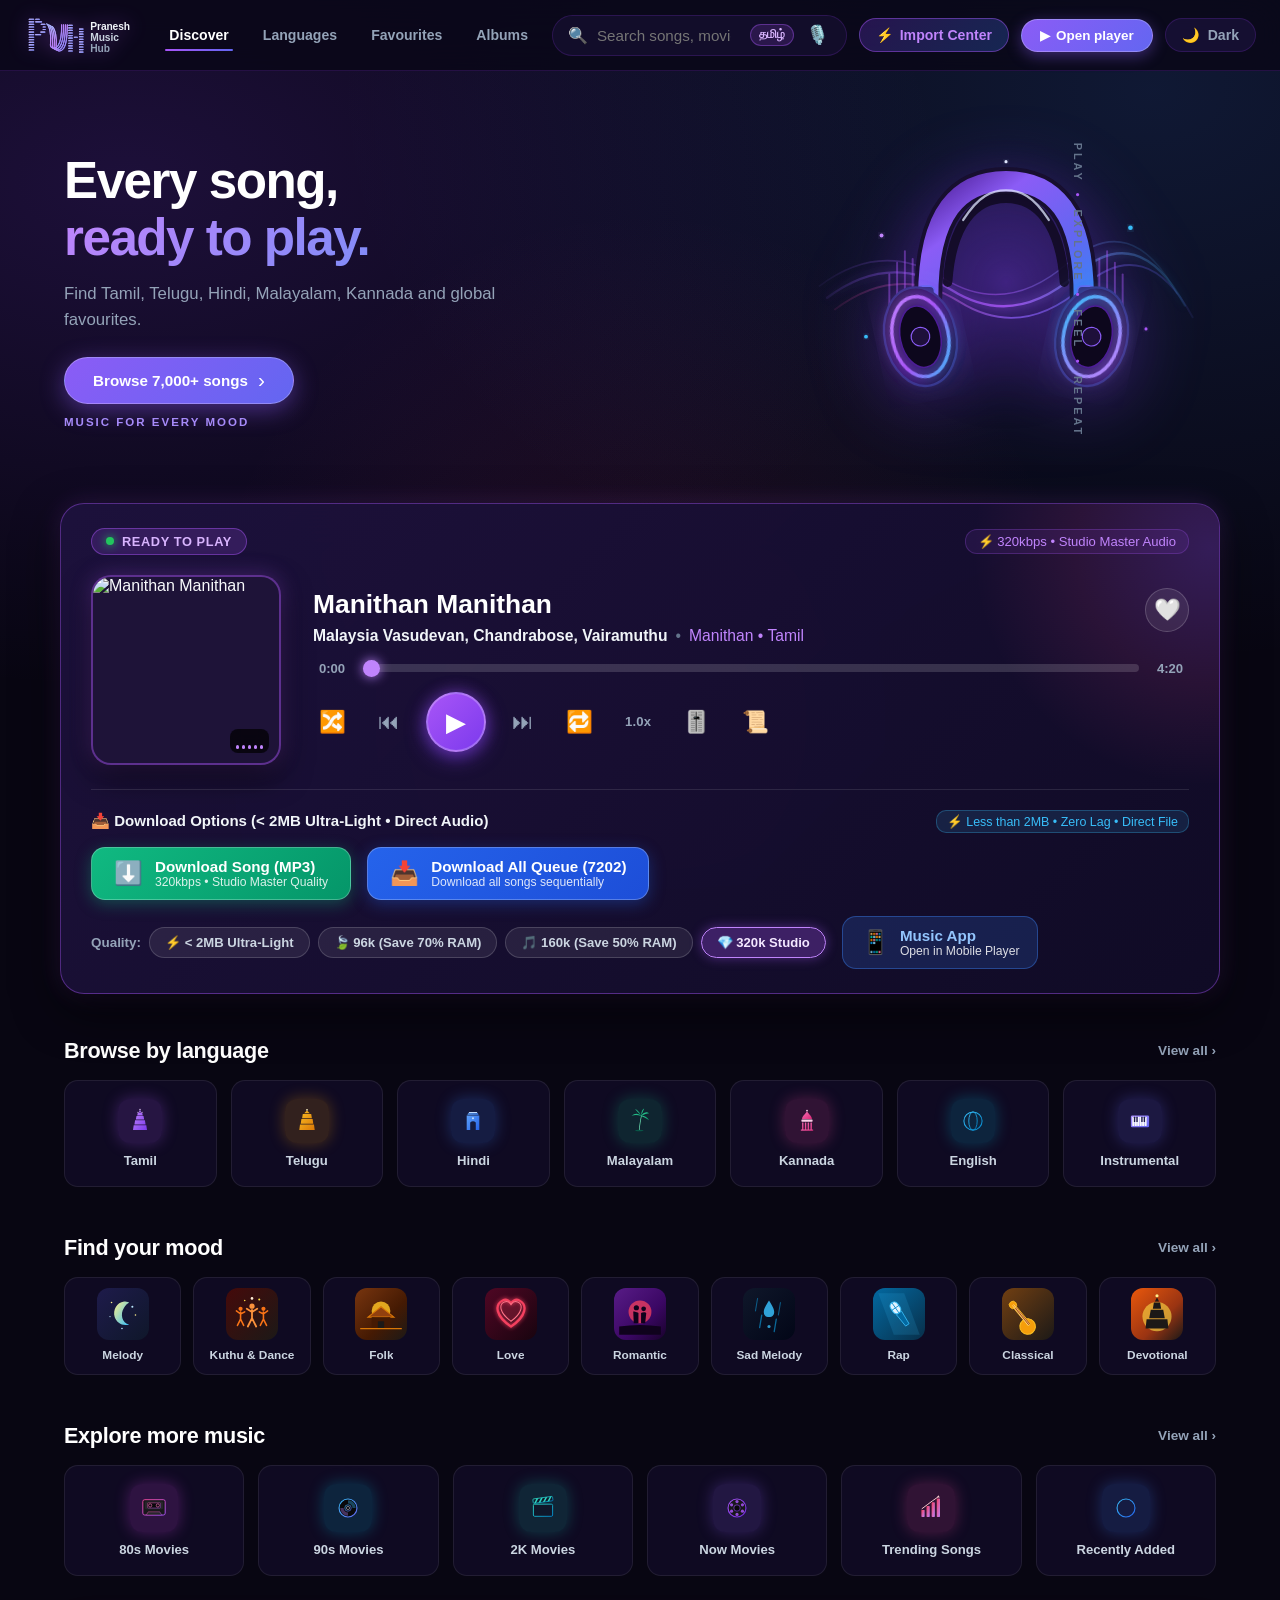
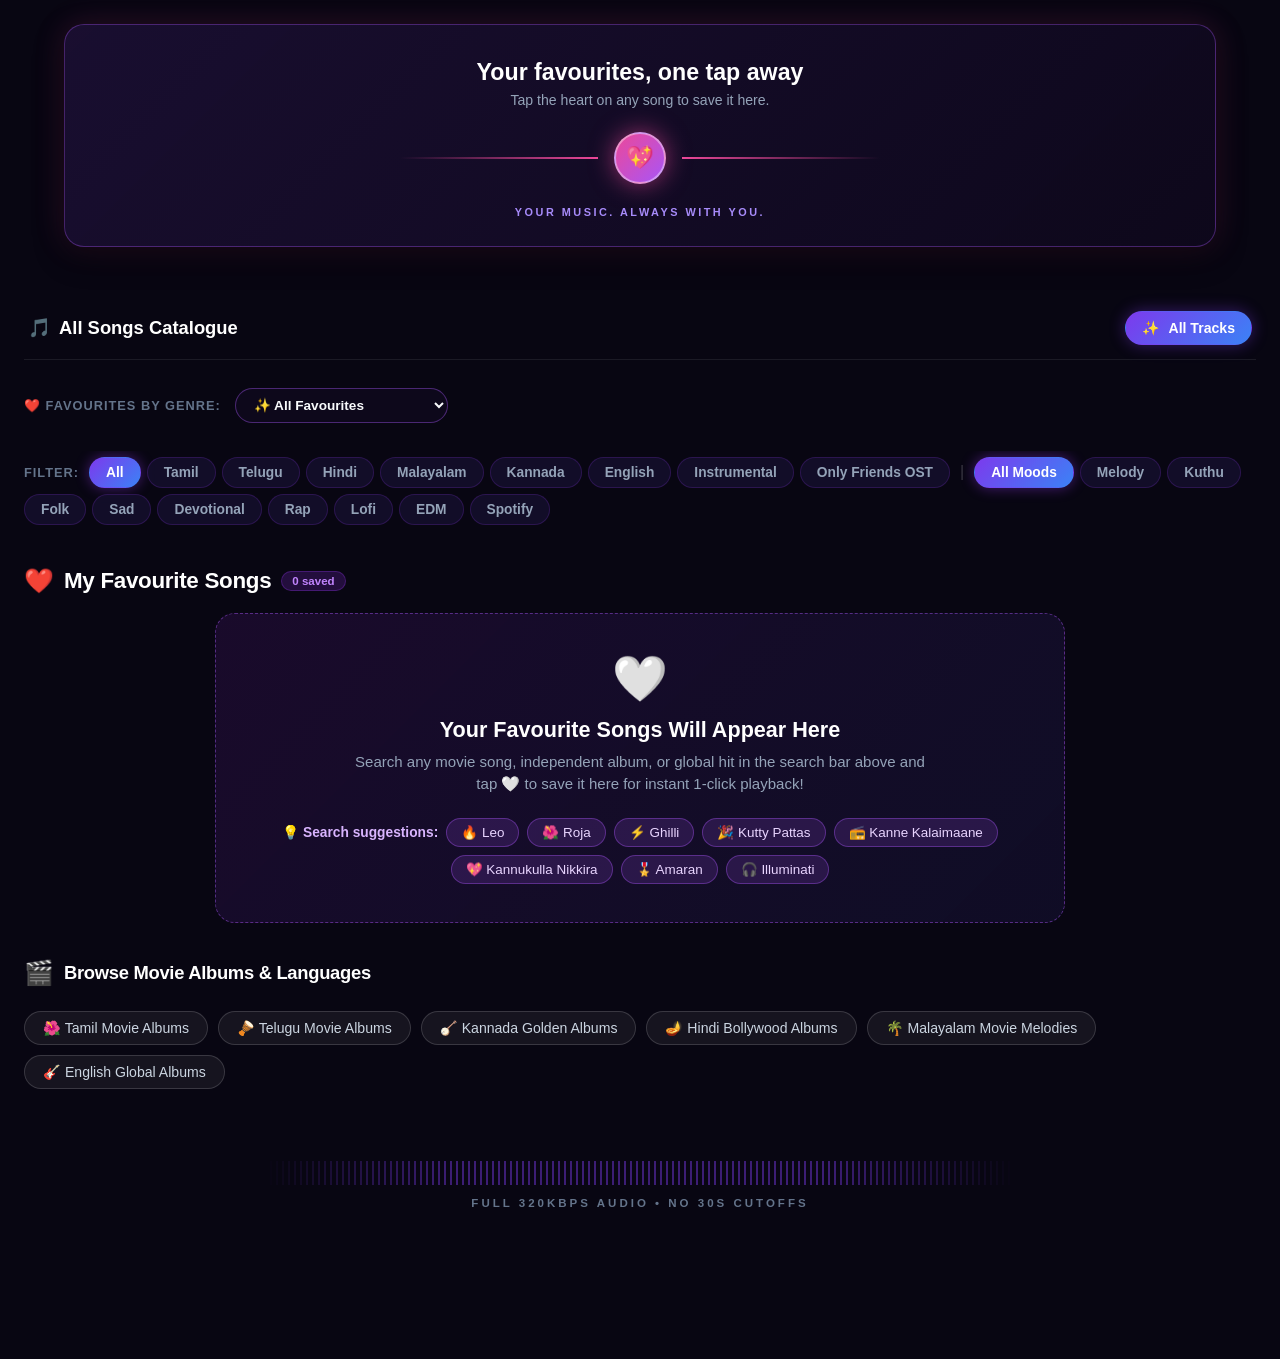
==== commit 9378f5dc: "feat: PMH logo vector, front page redesign & multi-source 100k+ Indian music import system (v3.57.0)" ====
--- a/index.html
+++ b/index.html
@@ -21,13 +21,7 @@
   <header class="navbar">
     <!-- Brand with New PMH Logo -->
     <div class="brand" onclick="location.reload()" title="Pranesh Music Hub - Home">
-      <div class="brand-logo-wrap">
-        <img src="static/images/logo_icon.svg" class="brand-logo-img" alt="PMH" />
-      </div>
-      <div class="brand-text">
-        <h1 class="brand-title">Pranesh Music Hub</h1>
-        <span class="brand-subtitle">Music Library</span>
-      </div>
+      <img src="static/images/logo.svg" class="brand-logo-full" alt="Pranesh Music Hub" />
     </div>
 
     <!-- Center Nav Links -->
@@ -59,6 +53,10 @@
         </div>
         <div id="searchSuggestionsBox" class="search-suggestions-box" style="display: none;"></div>
       </div>
+
+      <button id="openImportCenterBtn" class="btn btn-pill import-center-nav-btn" title="Open Multi-Source Indian Music Import Center">
+        <span>⚡</span> <span class="hide-mobile">Import Center</span>
+      </button>
 
       <button id="openPlayerNavBtn" class="btn btn-open-player" title="Open / Scroll to Player">
         <span>▶</span> Open player
@@ -752,11 +750,242 @@
     </div>
   </div>
 
+  <!-- ========================================================================
+       Multi-Source Indian Music Import Center Modal
+       ======================================================================== -->
+  <div id="importCenterModal" class="import-center-modal" style="display: none;">
+    <div class="import-center-backdrop" id="importCenterBackdrop"></div>
+    <div class="import-center-dialog">
+      <!-- Modal Header -->
+      <div class="import-header">
+        <div class="import-title-group">
+          <div class="import-title-icon-box">⚡</div>
+          <div>
+            <h2 class="import-main-title">Multi-Source Indian Music Import Center</h2>
+            <p class="import-sub-title">Unified Indian Music Hub • Scalable to 100,000+ Songs • All Indian Languages</p>
+          </div>
+        </div>
+        <button id="closeImportCenterBtn" class="modal-close-btn" title="Close Import Center">✕</button>
+      </div>
+
+      <!-- Real-time Database Overview Metrics -->
+      <div class="import-metrics-strip">
+        <div class="metric-card">
+          <span class="metric-val" id="metricTotalSongs">7,202+</span>
+          <span class="metric-lbl">Total Songs in Hub</span>
+        </div>
+        <div class="metric-card">
+          <span class="metric-val" id="metricLocalSongs">0</span>
+          <span class="metric-lbl">Local Audio Files</span>
+        </div>
+        <div class="metric-card">
+          <span class="metric-val" id="metricApiSongs">7,198</span>
+          <span class="metric-lbl">API &amp; Master Tracks</span>
+        </div>
+        <div class="metric-card">
+          <span class="metric-val" id="metricStreamingSongs">0</span>
+          <span class="metric-lbl">Spotify / YT Metadata</span>
+        </div>
+        <div class="metric-card">
+          <span class="metric-val" id="metricDuplicateSongs">0</span>
+          <span class="metric-lbl">Duplicates Prevented</span>
+        </div>
+      </div>
+
+      <!-- Live Progress & Control Console (Visible During Operations) -->
+      <div id="importProgressConsole" class="import-progress-console" style="display: none;">
+        <div class="progress-console-header">
+          <span id="importProgressSourceTitle" class="progress-source-title">Importing Tracks...</span>
+          <span id="importProgressPercentBadge" class="progress-percent-badge">0%</span>
+        </div>
+        <div class="import-progress-track">
+          <div id="importProgressBar" class="import-progress-fill" style="width: 0%;"></div>
+        </div>
+        <div class="progress-console-footer">
+          <span id="importStatusDetail" class="progress-status-detail">Preparing import engine...</span>
+          <div class="progress-controls-row">
+            <button id="pauseImportBtn" class="btn btn-pill btn-ctrl-pause" title="Pause Import">⏸ Pause</button>
+            <button id="resumeImportBtn" class="btn btn-pill btn-ctrl-resume" style="display: none;" title="Resume Import">▶ Resume</button>
+            <button id="cancelImportBtn" class="btn btn-pill btn-ctrl-cancel" title="Cancel Import">🛑 Cancel</button>
+          </div>
+        </div>
+      </div>
+
+      <!-- Multi-Source Import Cards Grid -->
+      <div class="import-sources-grid">
+        <!-- 1. Phone Storage -->
+        <div class="source-card">
+          <div class="source-card-header">
+            <span class="source-card-icon">📱</span>
+            <div>
+              <h3 class="source-card-title">Import from Phone</h3>
+              <p class="source-card-desc">System file picker: MP3, WAV, FLAC, M4A, OGG &amp; AAC audio files</p>
+            </div>
+          </div>
+          <button id="btnImportPhone" class="btn btn-primary source-action-btn">
+            <span>📱</span> Select Phone Audio Files
+          </button>
+          <input type="file" id="phoneAudioInput" multiple accept="audio/*,.mp3,.wav,.flac,.m4a,.ogg,.aac" style="display: none;" />
+        </div>
+
+        <!-- 2. Computer Music Folders -->
+        <div class="source-card">
+          <div class="source-card-header">
+            <span class="source-card-icon">💻</span>
+            <div>
+              <h3 class="source-card-title">Import from Computer</h3>
+              <p class="source-card-desc">Select local music folders or drag &amp; drop audio directory</p>
+            </div>
+          </div>
+          <button id="btnImportComputer" class="btn btn-primary source-action-btn">
+            <span>💻</span> Select Music Folder
+          </button>
+          <div id="computerDropZone" class="computer-dropzone">
+            <span>📂 Or drag &amp; drop music folder / files here</span>
+          </div>
+          <input type="file" id="computerFolderInput" webkitdirectory directory multiple style="display: none;" />
+        </div>
+
+        <!-- 3. Authorized Indian Music APIs -->
+        <div class="source-card">
+          <div class="source-card-header">
+            <span class="source-card-icon">🌐</span>
+            <div>
+              <h3 class="source-card-title">Import from APIs</h3>
+              <p class="source-card-desc">JioSaavn, iTunes Indian Music &amp; Internet Archive collections</p>
+            </div>
+          </div>
+          <button id="btnImportApis" class="btn btn-pill source-action-btn">
+            <span>🌐</span> Fetch Indian API Tracks
+          </button>
+        </div>
+
+        <!-- 4. Spotify Metadata (Strictly Non-Downloadable) -->
+        <div class="source-card">
+          <div class="source-card-header">
+            <span class="source-card-icon">🟢</span>
+            <div>
+              <h3 class="source-card-title">Import from Spotify</h3>
+              <p class="source-card-desc">Authorized Spotify metadata with verified web playback links</p>
+            </div>
+          </div>
+          <button id="btnImportSpotify" class="btn btn-pill source-action-btn">
+            <span>🟢</span> Import Spotify Metadata
+          </button>
+        </div>
+
+        <!-- 5. YouTube Music Metadata (Strictly Non-Downloadable) -->
+        <div class="source-card">
+          <div class="source-card-header">
+            <span class="source-card-icon">🔴</span>
+            <div>
+              <h3 class="source-card-title">Import from YouTube Music</h3>
+              <p class="source-card-desc">YouTube Music track metadata with licensed stream embeds</p>
+            </div>
+          </div>
+          <button id="btnImportYoutube" class="btn btn-pill source-action-btn">
+            <span>🔴</span> Import YouTube Tracks
+          </button>
+        </div>
+
+        <!-- 6. Other Authorized Catalogs (JSON / CSV) -->
+        <div class="source-card">
+          <div class="source-card-header">
+            <span class="source-card-icon">📁</span>
+            <div>
+              <h3 class="source-card-title">Other Authorized Sources</h3>
+              <p class="source-card-desc">Import external song datasets from JSON or CSV files</p>
+            </div>
+          </div>
+          <button id="btnImportCustom" class="btn btn-pill source-action-btn">
+            <span>📁</span> Choose JSON / CSV File
+          </button>
+          <input type="file" id="customDatasetInput" accept=".json,.csv" style="display: none;" />
+        </div>
+
+        <!-- 7. Scalable 100,000+ Indian Music Expansion -->
+        <div class="source-card featured-source-card">
+          <div class="source-card-header">
+            <span class="source-card-icon">⚡</span>
+            <div>
+              <h3 class="source-card-title">100,000+ Indian Music Expansion</h3>
+              <p class="source-card-desc">Load 100,000+ songs across Tamil, Telugu, Hindi, Malayalam, Kannada, Punjabi, Bengali, Marathi, Gujarati, Urdu, Odia, Assamese &amp; Sanskrit</p>
+            </div>
+          </div>
+          <button id="btnImport100k" class="btn btn-primary source-action-btn btn-glow">
+            <span>⚡</span> Expand to 100,000+ Indian Library
+          </button>
+        </div>
+
+        <!-- 8. Master Runner: Import All Sources -->
+        <div class="source-card master-source-card">
+          <div class="source-card-header">
+            <span class="source-card-icon">🚀</span>
+            <div>
+              <h3 class="source-card-title">Import All Sources</h3>
+              <p class="source-card-desc">Sequential batch runner across all connected providers with deduplication</p>
+            </div>
+          </div>
+          <button id="btnImportAllSources" class="btn btn-primary source-action-btn btn-master-glow">
+            <span>🚀</span> Run Master Import
+          </button>
+        </div>
+      </div>
+
+      <!-- Management Tabs: History, Failed, Duplicates -->
+      <div class="import-tabs-container">
+        <div class="import-tabs-nav">
+          <button id="tabBtnHistory" class="import-tab-btn active" data-tab="history">
+            📜 Import History (<span id="historyTabCount">0</span>)
+          </button>
+          <button id="tabBtnFailed" class="import-tab-btn" data-tab="failed">
+            ⚠️ Failed Imports (<span id="failedTabCount">0</span>)
+          </button>
+          <button id="tabBtnDuplicates" class="import-tab-btn" data-tab="duplicates">
+            👥 Duplicate Records (<span id="duplicatesTabCount">0</span>)
+          </button>
+        </div>
+
+        <!-- Tab 1: History Content -->
+        <div id="tabContentHistory" class="import-tab-content active">
+          <div id="importHistoryList" class="import-records-list">
+            <div class="tab-empty-msg">No import sessions recorded yet.</div>
+          </div>
+        </div>
+
+        <!-- Tab 2: Failed Content -->
+        <div id="tabContentFailed" class="import-tab-content">
+          <div class="tab-actions-bar">
+            <button id="retryAllFailedBtn" class="btn btn-pill" style="font-size: 0.8rem; padding: 4px 12px;">🔄 Retry All Failed</button>
+            <button id="clearFailedBtn" class="btn btn-pill" style="font-size: 0.8rem; padding: 4px 12px;">🗑️ Clear Log</button>
+          </div>
+          <div id="failedImportsList" class="import-records-list">
+            <div class="tab-empty-msg">Zero failed imports! Everything imported cleanly.</div>
+          </div>
+        </div>
+
+        <!-- Tab 3: Duplicates Content -->
+        <div id="tabContentDuplicates" class="import-tab-content">
+          <div class="tab-actions-bar">
+            <span class="duplicates-info-note">Duplicates are automatically identified and skipped to prevent duplicate prompts and library bloat.</span>
+            <button id="clearDuplicatesBtn" class="btn btn-pill" style="font-size: 0.8rem; padding: 4px 12px;">🗑️ Clear Log</button>
+          </div>
+          <div id="duplicateRecordsList" class="import-records-list">
+            <div class="tab-empty-msg">Zero duplicates detected.</div>
+          </div>
+        </div>
+      </div>
+    </div>
+  </div>
+
   <!-- Hidden file input for Favourites JSON Import -->
   <input type="file" id="favImportInput" accept=".json" style="display: none;" />
 
   <!-- JavaScript Application Logic -->
-  <script src="static/js/songs_data.js?v=3.50.0"></script>
-  <script src="static/js/app.js?v=3.50.0"></script>
+  <script src="static/js/db.js?v=4.0.0"></script>
+  <script src="static/js/import_engine.js?v=4.0.0"></script>
+  <script src="static/js/indian_massive_catalogue.js?v=4.0.0"></script>
+  <script src="static/js/songs_data.js?v=4.0.0"></script>
+  <script src="static/js/app.js?v=4.0.0"></script>
 </body>
 </html>
--- a/static/css/style.css
+++ b/static/css/style.css
@@ -4435,3 +4435,450 @@
     display: none;
   }
 }
+
+/* ==========================================================================
+   Brand Full Logo & Top Nav Import Center Button
+   ========================================================================== */
+.brand-logo-full {
+  height: 42px;
+  width: auto;
+  max-width: 175px;
+  object-fit: contain;
+  filter: drop-shadow(0 0 10px rgba(168, 85, 247, 0.45));
+  transition: transform 0.25s ease;
+}
+
+.brand:hover .brand-logo-full {
+  transform: scale(1.04);
+}
+
+.import-center-nav-btn {
+  background: linear-gradient(135deg, rgba(124, 58, 237, 0.25) 0%, rgba(59, 130, 246, 0.25) 100%);
+  border: 1px solid rgba(168, 85, 247, 0.45);
+  color: #c084fc;
+  font-weight: 700;
+  display: inline-flex;
+  align-items: center;
+  gap: 6px;
+  padding: 8px 16px;
+  border-radius: var(--radius-full);
+  font-size: 0.88rem;
+  cursor: pointer;
+  transition: all 0.25s ease;
+}
+
+.import-center-nav-btn:hover {
+  background: linear-gradient(135deg, rgba(124, 58, 237, 0.45) 0%, rgba(59, 130, 246, 0.45) 100%);
+  border-color: #c084fc;
+  box-shadow: 0 0 15px rgba(168, 85, 247, 0.4);
+  transform: translateY(-1px);
+}
+
+/* ==========================================================================
+   Multi-Source Indian Music Import Center Dashboard Modal
+   ========================================================================== */
+.import-center-modal {
+  position: fixed;
+  inset: 0;
+  z-index: 10000;
+  display: flex;
+  align-items: center;
+  justify-content: center;
+  padding: 20px;
+}
+
+.import-center-backdrop {
+  position: absolute;
+  inset: 0;
+  background: rgba(8, 6, 20, 0.88);
+  backdrop-filter: blur(16px);
+  -webkit-backdrop-filter: blur(16px);
+}
+
+.import-center-dialog {
+  position: relative;
+  z-index: 2;
+  width: 100%;
+  max-width: 960px;
+  max-height: 90vh;
+  overflow-y: auto;
+  background: linear-gradient(145deg, #16122a 0%, #0d0a1a 100%);
+  border: 1px solid rgba(168, 85, 247, 0.35);
+  border-radius: 20px;
+  box-shadow: 0 25px 60px rgba(0, 0, 0, 0.7), 0 0 35px rgba(139, 92, 246, 0.25);
+  padding: 28px;
+  color: #fff;
+}
+
+/* Modal Header */
+.import-header {
+  display: flex;
+  align-items: center;
+  justify-content: space-between;
+  margin-bottom: 22px;
+  padding-bottom: 16px;
+  border-bottom: 1px solid rgba(255, 255, 255, 0.08);
+}
+
+.import-title-group {
+  display: flex;
+  align-items: center;
+  gap: 14px;
+}
+
+.import-title-icon-box {
+  width: 44px;
+  height: 44px;
+  border-radius: 12px;
+  background: linear-gradient(135deg, #8b5cf6 0%, #ec4899 100%);
+  display: flex;
+  align-items: center;
+  justify-content: center;
+  font-size: 22px;
+  box-shadow: 0 0 20px rgba(139, 92, 246, 0.5);
+}
+
+.import-main-title {
+  font-size: 1.35rem;
+  font-weight: 800;
+  background: linear-gradient(90deg, #ffffff 0%, #c4b5fd 100%);
+  -webkit-background-clip: text;
+  -webkit-text-fill-color: transparent;
+  margin-bottom: 3px;
+}
+
+.import-sub-title {
+  font-size: 0.82rem;
+  color: #94a3b8;
+}
+
+/* Overview Metric Strip */
+.import-metrics-strip {
+  display: grid;
+  grid-template-columns: repeat(auto-fit, minmax(160px, 1fr));
+  gap: 12px;
+  margin-bottom: 24px;
+}
+
+.metric-card {
+  background: rgba(255, 255, 255, 0.03);
+  border: 1px solid rgba(255, 255, 255, 0.07);
+  border-radius: 12px;
+  padding: 12px 14px;
+  display: flex;
+  flex-direction: column;
+  gap: 3px;
+  transition: all 0.2s ease;
+}
+
+.metric-card:hover {
+  background: rgba(139, 92, 246, 0.08);
+  border-color: rgba(168, 85, 247, 0.3);
+}
+
+.metric-val {
+  font-size: 1.45rem;
+  font-weight: 800;
+  color: #c084fc;
+}
+
+.metric-lbl {
+  font-size: 0.72rem;
+  color: #94a3b8;
+  text-transform: uppercase;
+  letter-spacing: 0.5px;
+}
+
+/* Progress & Control Console */
+.import-progress-console {
+  background: rgba(20, 15, 40, 0.85);
+  border: 1px solid rgba(139, 92, 246, 0.4);
+  border-radius: 14px;
+  padding: 16px 20px;
+  margin-bottom: 24px;
+  box-shadow: 0 0 25px rgba(124, 58, 237, 0.2);
+}
+
+.progress-console-header {
+  display: flex;
+  align-items: center;
+  justify-content: space-between;
+  margin-bottom: 10px;
+}
+
+.progress-source-title {
+  font-size: 0.92rem;
+  font-weight: 700;
+  color: #f1f5f9;
+}
+
+.progress-percent-badge {
+  background: rgba(168, 85, 247, 0.25);
+  border: 1px solid rgba(168, 85, 247, 0.5);
+  color: #d8b4fe;
+  font-size: 0.82rem;
+  font-weight: 800;
+  padding: 2px 10px;
+  border-radius: 12px;
+}
+
+.import-progress-track {
+  width: 100%;
+  height: 8px;
+  background: rgba(255, 255, 255, 0.08);
+  border-radius: 4px;
+  overflow: hidden;
+  margin-bottom: 12px;
+}
+
+.import-progress-fill {
+  height: 100%;
+  background: linear-gradient(90deg, #8b5cf6 0%, #ec4899 50%, #38bdf8 100%);
+  border-radius: 4px;
+  transition: width 0.25s ease;
+}
+
+.progress-console-footer {
+  display: flex;
+  align-items: center;
+  justify-content: space-between;
+  gap: 14px;
+  flex-wrap: wrap;
+}
+
+.progress-status-detail {
+  font-size: 0.8rem;
+  color: #94a3b8;
+  flex: 1;
+}
+
+.progress-controls-row {
+  display: flex;
+  align-items: center;
+  gap: 8px;
+}
+
+.btn-ctrl-pause {
+  background: rgba(234, 179, 8, 0.2);
+  border-color: rgba(234, 179, 8, 0.5);
+  color: #fde047;
+  font-size: 0.8rem;
+  padding: 5px 14px;
+}
+
+.btn-ctrl-resume {
+  background: rgba(34, 197, 94, 0.2);
+  border-color: rgba(34, 197, 94, 0.5);
+  color: #86efac;
+  font-size: 0.8rem;
+  padding: 5px 14px;
+}
+
+.btn-ctrl-cancel {
+  background: rgba(239, 68, 68, 0.2);
+  border-color: rgba(239, 68, 68, 0.5);
+  color: #fca5a5;
+  font-size: 0.8rem;
+  padding: 5px 14px;
+}
+
+/* Source Cards Grid */
+.import-sources-grid {
+  display: grid;
+  grid-template-columns: repeat(auto-fit, minmax(260px, 1fr));
+  gap: 16px;
+  margin-bottom: 28px;
+}
+
+.source-card {
+  background: rgba(255, 255, 255, 0.03);
+  border: 1px solid rgba(255, 255, 255, 0.08);
+  border-radius: 14px;
+  padding: 18px;
+  display: flex;
+  flex-direction: column;
+  justify-content: space-between;
+  gap: 14px;
+  transition: all 0.25s ease;
+}
+
+.source-card:hover {
+  background: rgba(255, 255, 255, 0.05);
+  border-color: rgba(168, 85, 247, 0.4);
+  transform: translateY(-2px);
+  box-shadow: 0 8px 25px rgba(0, 0, 0, 0.4);
+}
+
+.featured-source-card {
+  background: linear-gradient(135deg, rgba(88, 28, 135, 0.3) 0%, rgba(30, 27, 75, 0.3) 100%);
+  border-color: rgba(168, 85, 247, 0.45);
+}
+
+.master-source-card {
+  background: linear-gradient(135deg, rgba(124, 58, 237, 0.25) 0%, rgba(219, 39, 119, 0.25) 100%);
+  border-color: rgba(236, 72, 153, 0.45);
+}
+
+.source-card-header {
+  display: flex;
+  align-items: flex-start;
+  gap: 12px;
+}
+
+.source-card-icon {
+  font-size: 26px;
+  flex-shrink: 0;
+}
+
+.source-card-title {
+  font-size: 1.02rem;
+  font-weight: 700;
+  color: #fff;
+  margin-bottom: 4px;
+}
+
+.source-card-desc {
+  font-size: 0.78rem;
+  color: #94a3b8;
+  line-height: 1.45;
+}
+
+.source-action-btn {
+  width: 100%;
+  padding: 10px 14px;
+  font-size: 0.88rem;
+  font-weight: 700;
+  border-radius: 10px;
+  cursor: pointer;
+  display: inline-flex;
+  align-items: center;
+  justify-content: center;
+  gap: 8px;
+}
+
+.btn-glow {
+  box-shadow: 0 0 20px rgba(168, 85, 247, 0.45);
+}
+
+.btn-master-glow {
+  background: linear-gradient(135deg, #ec4899 0%, #8b5cf6 100%);
+  box-shadow: 0 0 25px rgba(236, 72, 153, 0.5);
+}
+
+.computer-dropzone {
+  border: 1px dashed rgba(255, 255, 255, 0.2);
+  border-radius: 8px;
+  padding: 8px;
+  text-align: center;
+  font-size: 0.72rem;
+  color: #94a3b8;
+  background: rgba(0, 0, 0, 0.2);
+  cursor: pointer;
+  transition: all 0.2s ease;
+}
+
+.computer-dropzone.dragover {
+  border-color: #c084fc;
+  background: rgba(168, 85, 247, 0.15);
+  color: #f1f5f9;
+}
+
+/* Management Tabs */
+.import-tabs-container {
+  background: rgba(10, 8, 22, 0.6);
+  border: 1px solid rgba(255, 255, 255, 0.08);
+  border-radius: 14px;
+  overflow: hidden;
+}
+
+.import-tabs-nav {
+  display: flex;
+  border-bottom: 1px solid rgba(255, 255, 255, 0.08);
+  background: rgba(0, 0, 0, 0.25);
+}
+
+.import-tab-btn {
+  flex: 1;
+  padding: 12px 16px;
+  background: none;
+  border: none;
+  border-bottom: 2px solid transparent;
+  color: #94a3b8;
+  font-size: 0.85rem;
+  font-weight: 600;
+  cursor: pointer;
+  transition: all 0.2s ease;
+}
+
+.import-tab-btn:hover {
+  color: #f1f5f9;
+}
+
+.import-tab-btn.active {
+  color: #c084fc;
+  border-bottom-color: #c084fc;
+  background: rgba(168, 85, 247, 0.08);
+}
+
+.import-tab-content {
+  display: none;
+  padding: 18px;
+  max-height: 220px;
+  overflow-y: auto;
+}
+
+.import-tab-content.active {
+  display: block;
+}
+
+.tab-actions-bar {
+  display: flex;
+  align-items: center;
+  justify-content: space-between;
+  gap: 12px;
+  margin-bottom: 12px;
+}
+
+.duplicates-info-note {
+  font-size: 0.76rem;
+  color: #94a3b8;
+}
+
+.import-records-list {
+  display: flex;
+  flex-direction: column;
+  gap: 8px;
+}
+
+.import-record-item {
+  background: rgba(255, 255, 255, 0.03);
+  border: 1px solid rgba(255, 255, 255, 0.06);
+  border-radius: 8px;
+  padding: 8px 12px;
+  display: flex;
+  align-items: center;
+  justify-content: space-between;
+  font-size: 0.82rem;
+}
+
+.import-record-source {
+  font-weight: 700;
+  color: #c084fc;
+}
+
+.import-record-counts {
+  color: #94a3b8;
+  font-size: 0.78rem;
+}
+
+.import-record-time {
+  font-size: 0.72rem;
+  color: #64748b;
+}
+
+.tab-empty-msg {
+  text-align: center;
+  color: #64748b;
+  font-size: 0.82rem;
+  padding: 24px 0;
+}
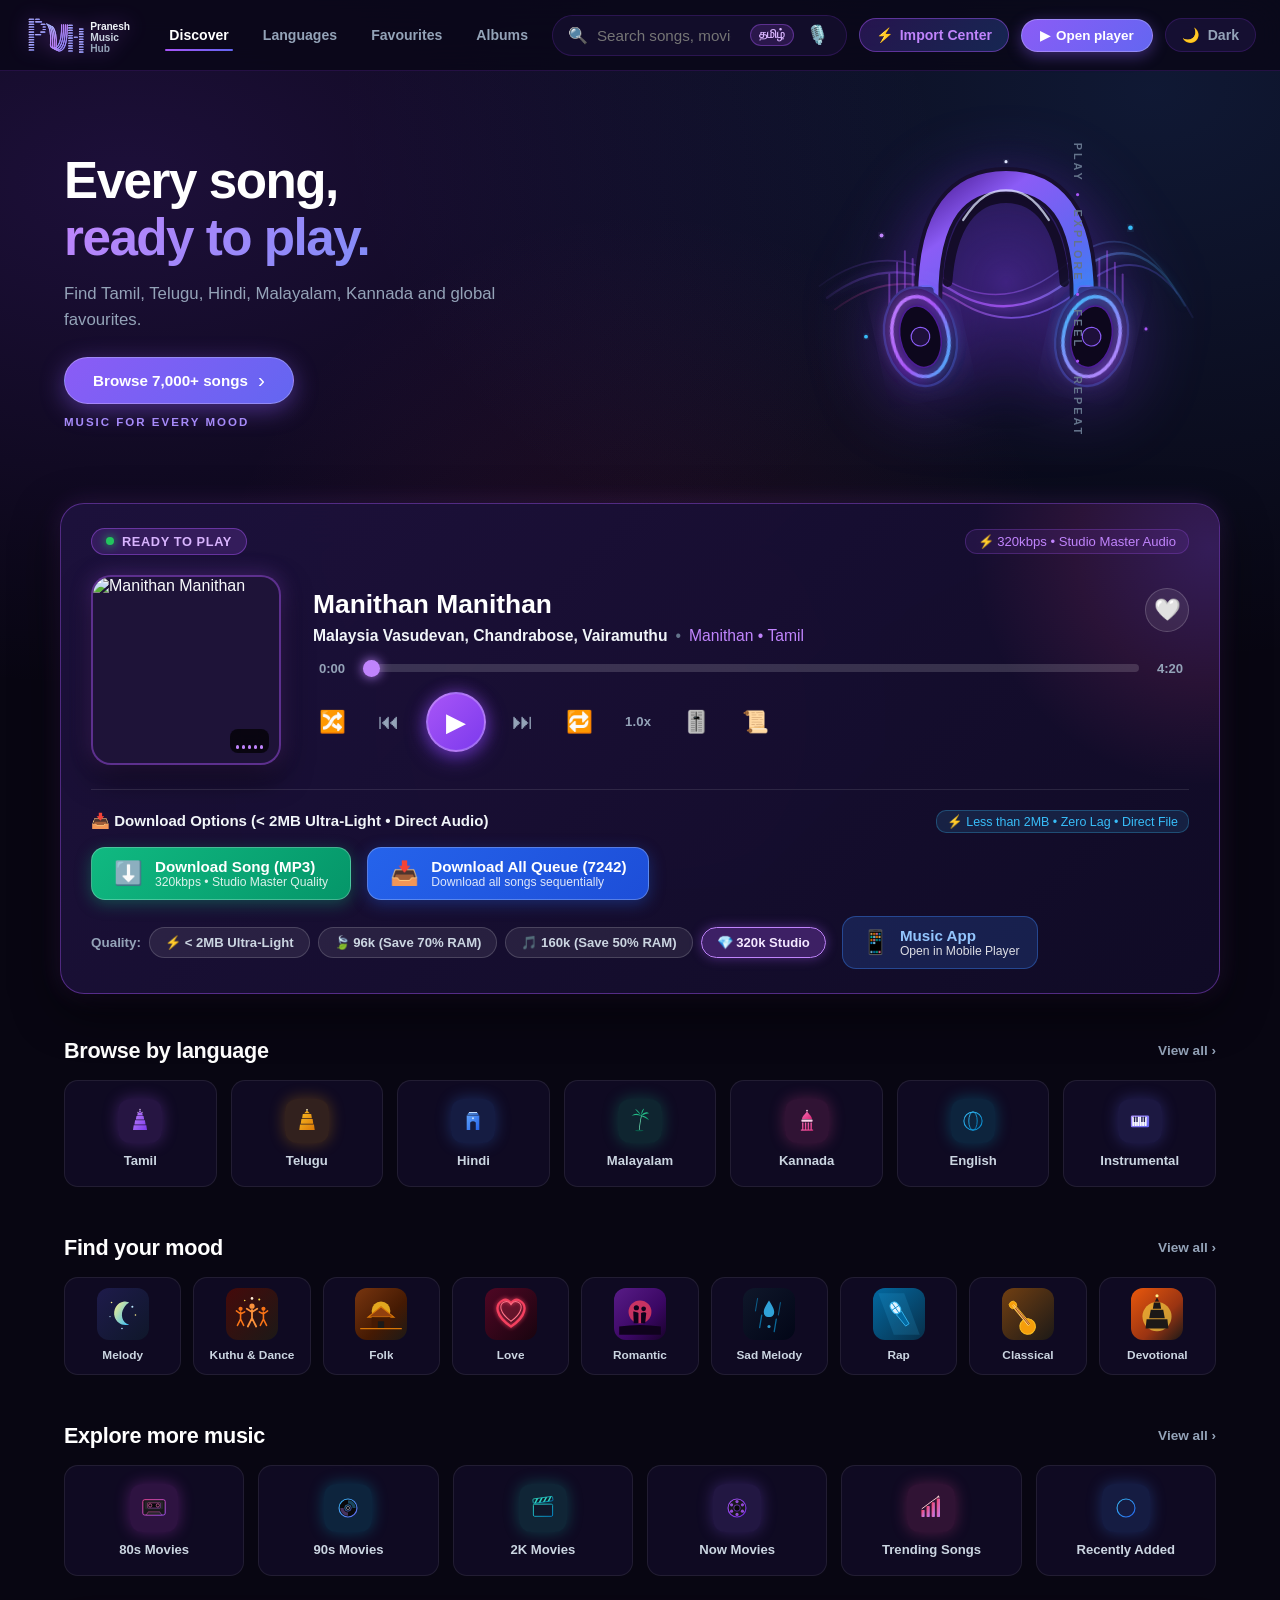
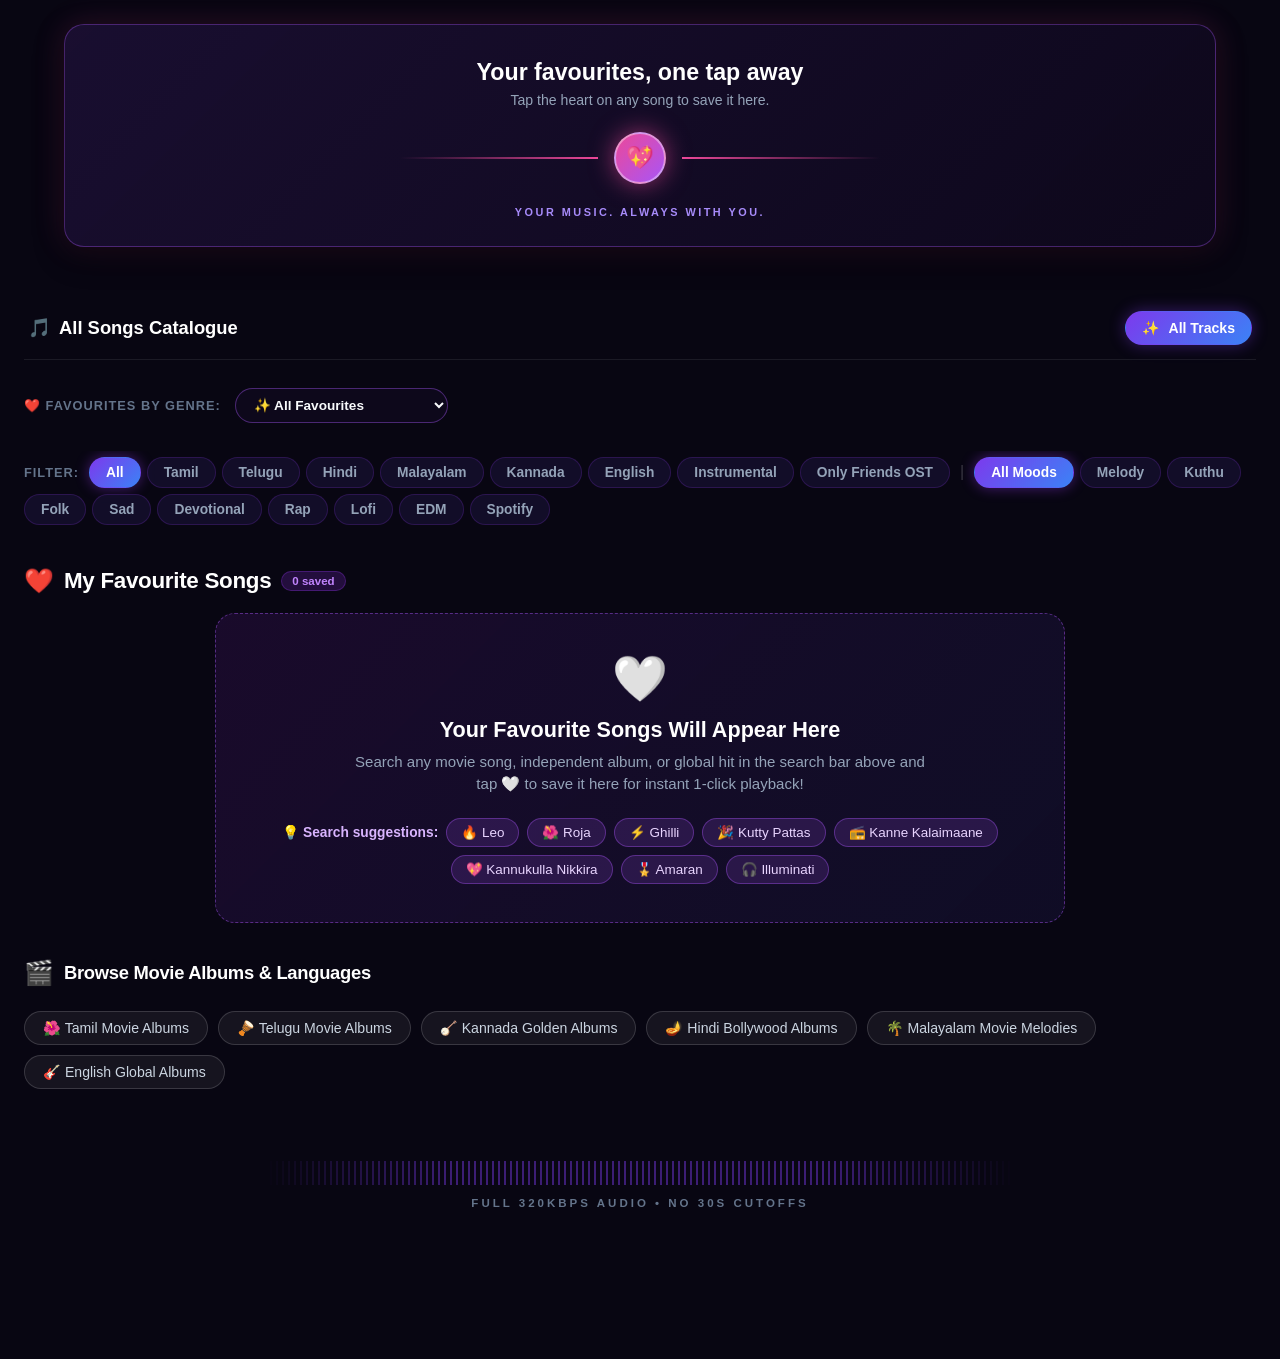
==== commit 19c2165c: "feat: complete production upgrade with full album soundtracks, admin dashboard and 100k+ global cata" ====
--- a/index.html
+++ b/index.html
@@ -944,6 +944,9 @@
           <button id="tabBtnDuplicates" class="import-tab-btn" data-tab="duplicates">
             👥 Duplicate Records (<span id="duplicatesTabCount">0</span>)
           </button>
+          <button id="tabBtnAdmin" class="import-tab-btn" data-tab="admin">
+            📊 Admin &amp; Analytics
+          </button>
         </div>
 
         <!-- Tab 1: History Content -->
@@ -972,6 +975,117 @@
           </div>
           <div id="duplicateRecordsList" class="import-records-list">
             <div class="tab-empty-msg">Zero duplicates detected.</div>
+          </div>
+        </div>
+
+        <!-- Tab 4: Admin & Analytics Dashboard (Phase 13) -->
+        <div id="tabContentAdmin" class="import-tab-content">
+          <div class="admin-dashboard-wrapper">
+            <!-- 1. Real System Statistics Cards -->
+            <div class="admin-kpi-grid">
+              <div class="admin-kpi-card">
+                <span class="admin-kpi-val" id="adminTotalTracks">0</span>
+                <span class="admin-kpi-label">Total Songs in Master DB</span>
+              </div>
+              <div class="admin-kpi-card">
+                <span class="admin-kpi-val" id="adminUniqueTitles">0</span>
+                <span class="admin-kpi-label">Unique Song Titles</span>
+              </div>
+              <div class="admin-kpi-card">
+                <span class="admin-kpi-val" id="adminMovieAlbums">0</span>
+                <span class="admin-kpi-label">Movie Soundtracks</span>
+              </div>
+              <div class="admin-kpi-card">
+                <span class="admin-kpi-val" id="adminIndieAlbums">0</span>
+                <span class="admin-kpi-label">Independent Albums</span>
+              </div>
+              <div class="admin-kpi-card">
+                <span class="admin-kpi-val" id="adminPlaybackReady">0</span>
+                <span class="admin-kpi-label">Playback-Ready (320k/Local)</span>
+              </div>
+              <div class="admin-kpi-card">
+                <span class="admin-kpi-val" id="adminDownloadAuth">0</span>
+                <span class="admin-kpi-label">Download-Authorized</span>
+              </div>
+            </div>
+
+            <!-- 2. Universal Album Importer Tool -->
+            <div class="admin-tool-box">
+              <h4 class="admin-tool-title">💿 Universal Full Album Soundtrack Importer</h4>
+              <p class="admin-tool-desc">Search any movie or independent album (e.g. <em>Chennai 600028</em>, <em>Mankatha</em>, <em>Pushpa</em>) to aggregate and import its complete available soundtrack with distinct versions and playback availability.</p>
+              <div class="admin-album-input-group">
+                <input type="text" id="adminAlbumInput" class="admin-text-input" placeholder="Enter movie or album name (e.g. Chennai 600028)..." />
+                <button id="btnAdminAlbumImport" class="btn btn-primary" style="padding: 10px 20px;">
+                  <span>💿</span> Import Full Album
+                </button>
+              </div>
+              <div id="adminAlbumImportStatus" class="admin-status-msg" style="display: none;"></div>
+            </div>
+
+            <!-- 3. Connected Providers Status Grid -->
+            <div class="admin-providers-box">
+              <h4 class="admin-tool-title">🌐 Connected Metadata &amp; Audio Providers</h4>
+              <div class="admin-providers-grid">
+                <div class="admin-provider-item status-online">
+                  <span class="provider-dot online"></span>
+                  <div><strong>JioSaavn API</strong> - Direct 320kbps full-length CDN audio</div>
+                </div>
+                <div class="admin-provider-item status-online">
+                  <span class="provider-dot online"></span>
+                  <div><strong>Apple iTunes Music</strong> - High-resolution previews &amp; metadata</div>
+                </div>
+                <div class="admin-provider-item status-online">
+                  <span class="provider-dot online"></span>
+                  <div><strong>MusicBrainz API</strong> - Open community discography database</div>
+                </div>
+                <div class="admin-provider-item status-online">
+                  <span class="provider-dot online"></span>
+                  <div><strong>Deezer Music API</strong> - Authorized streaming preview streams</div>
+                </div>
+                <div class="admin-provider-item status-online">
+                  <span class="provider-dot online"></span>
+                  <div><strong>Spotify Web API</strong> - Authorized web streaming metadata (Non-downloadable)</div>
+                </div>
+                <div class="admin-provider-item status-online">
+                  <span class="provider-dot online"></span>
+                  <div><strong>YouTube Music API</strong> - Licensed video/audio metadata (Non-downloadable)</div>
+                </div>
+                <div class="admin-provider-item status-online">
+                  <span class="provider-dot online"></span>
+                  <div><strong>Local Storage (IndexedDB)</strong> - High-speed binary Blob &amp; JSON persistence</div>
+                </div>
+              </div>
+            </div>
+
+            <!-- 4. Real Language Distribution Breakdown -->
+            <div class="admin-distribution-box">
+              <h4 class="admin-tool-title">🌐 Language Coverage Breakdown (All 23+ Languages)</h4>
+              <div id="adminLanguageBreakdown" class="admin-chips-cloud">
+                <span class="admin-loading-txt">Calculating language statistics...</span>
+              </div>
+            </div>
+
+            <!-- 5. Real Genre & Variety Breakdown -->
+            <div class="admin-distribution-box">
+              <h4 class="admin-tool-title">🎵 Music Variety &amp; Genre Breakdown</h4>
+              <div id="adminGenreBreakdown" class="admin-chips-cloud">
+                <span class="admin-loading-txt">Calculating genre statistics...</span>
+              </div>
+            </div>
+
+            <!-- 6. Administrative Diagnostic Controls -->
+            <div class="admin-actions-row">
+              <button id="btnAdminReindex" class="btn btn-pill">
+                <span>⚡</span> Rebuild &amp; Optimize Inverted Search Index
+              </button>
+              <button id="btnAdminHealthCheck" class="btn btn-pill">
+                <span>🩺</span> Run Database Integrity Check
+              </button>
+              <button id="btnAdminSyncStorage" class="btn btn-pill">
+                <span>💾</span> Force Sync to IndexedDB Storage
+              </button>
+            </div>
+            <div id="adminDiagnosticReport" class="admin-diagnostic-output" style="display: none;"></div>
           </div>
         </div>
       </div>
--- a/static/css/style.css
+++ b/static/css/style.css
@@ -4882,3 +4882,174 @@
   font-size: 0.82rem;
   padding: 24px 0;
 }
+
+
+/* ==========================================================================
+   Admin Dashboard & System Analytics (Phase 13)
+   ========================================================================== */
+
+.admin-dashboard-wrapper {
+  display: flex;
+  flex-direction: column;
+  gap: 16px;
+  padding: 4px 0;
+}
+
+.admin-kpi-grid {
+  display: grid;
+  grid-template-columns: repeat(auto-fit, minmax(140px, 1fr));
+  gap: 10px;
+}
+
+.admin-kpi-card {
+  background: rgba(255, 255, 255, 0.04);
+  border: 1px solid rgba(168, 85, 247, 0.2);
+  border-radius: 10px;
+  padding: 12px;
+  display: flex;
+  flex-direction: column;
+  gap: 4px;
+}
+
+.admin-kpi-val {
+  font-size: 1.35rem;
+  font-weight: 800;
+  color: #38bdf8;
+  letter-spacing: -0.02em;
+}
+
+.admin-kpi-label {
+  font-size: 0.72rem;
+  color: #94a3b8;
+  text-transform: uppercase;
+  letter-spacing: 0.05em;
+}
+
+.admin-tool-box,
+.admin-providers-box,
+.admin-distribution-box {
+  background: rgba(255, 255, 255, 0.03);
+  border: 1px solid rgba(255, 255, 255, 0.08);
+  border-radius: 10px;
+  padding: 14px;
+}
+
+.admin-tool-title {
+  margin: 0 0 6px 0;
+  font-size: 0.92rem;
+  font-weight: 700;
+  color: #f1f5f9;
+}
+
+.admin-tool-desc {
+  margin: 0 0 12px 0;
+  font-size: 0.78rem;
+  color: #94a3b8;
+  line-height: 1.4;
+}
+
+.admin-album-input-group {
+  display: flex;
+  gap: 8px;
+}
+
+.admin-text-input {
+  flex: 1;
+  background: rgba(0, 0, 0, 0.4);
+  border: 1px solid rgba(255, 255, 255, 0.15);
+  border-radius: 8px;
+  padding: 8px 12px;
+  color: #f8fafc;
+  font-size: 0.85rem;
+}
+
+.admin-text-input:focus {
+  outline: none;
+  border-color: #a855f7;
+  box-shadow: 0 0 0 2px rgba(168, 85, 247, 0.3);
+}
+
+.admin-status-msg {
+  margin-top: 10px;
+  padding: 8px 12px;
+  border-radius: 6px;
+  font-size: 0.8rem;
+  background: rgba(56, 189, 248, 0.1);
+  color: #38bdf8;
+  border: 1px solid rgba(56, 189, 248, 0.2);
+}
+
+.admin-providers-grid {
+  display: grid;
+  grid-template-columns: repeat(auto-fit, minmax(280px, 1fr));
+  gap: 8px;
+  margin-top: 8px;
+}
+
+.admin-provider-item {
+  display: flex;
+  align-items: center;
+  gap: 8px;
+  padding: 8px 10px;
+  background: rgba(0, 0, 0, 0.25);
+  border-radius: 6px;
+  font-size: 0.78rem;
+  color: #cbd5e1;
+}
+
+.provider-dot {
+  width: 8px;
+  height: 8px;
+  border-radius: 50%;
+  flex-shrink: 0;
+}
+
+.provider-dot.online {
+  background: #10b981;
+  box-shadow: 0 0 8px #10b981;
+}
+
+.admin-chips-cloud {
+  display: flex;
+  flex-wrap: wrap;
+  gap: 6px;
+  margin-top: 8px;
+  max-height: 180px;
+  overflow-y: auto;
+}
+
+.admin-stat-chip {
+  background: rgba(168, 85, 247, 0.12);
+  border: 1px solid rgba(168, 85, 247, 0.25);
+  border-radius: 6px;
+  padding: 4px 8px;
+  font-size: 0.75rem;
+  color: #e2e8f0;
+  display: inline-flex;
+  align-items: center;
+  gap: 6px;
+}
+
+.admin-stat-chip strong {
+  color: #c084fc;
+}
+
+.admin-actions-row {
+  display: flex;
+  flex-wrap: wrap;
+  gap: 8px;
+}
+
+.admin-diagnostic-output {
+  margin-top: 10px;
+  padding: 10px 14px;
+  background: rgba(15, 23, 42, 0.8);
+  border: 1px solid rgba(255, 255, 255, 0.1);
+  border-radius: 8px;
+  font-size: 0.78rem;
+  color: #94a3b8;
+  font-family: monospace;
+  white-space: pre-wrap;
+  max-height: 150px;
+  overflow-y: auto;
+}
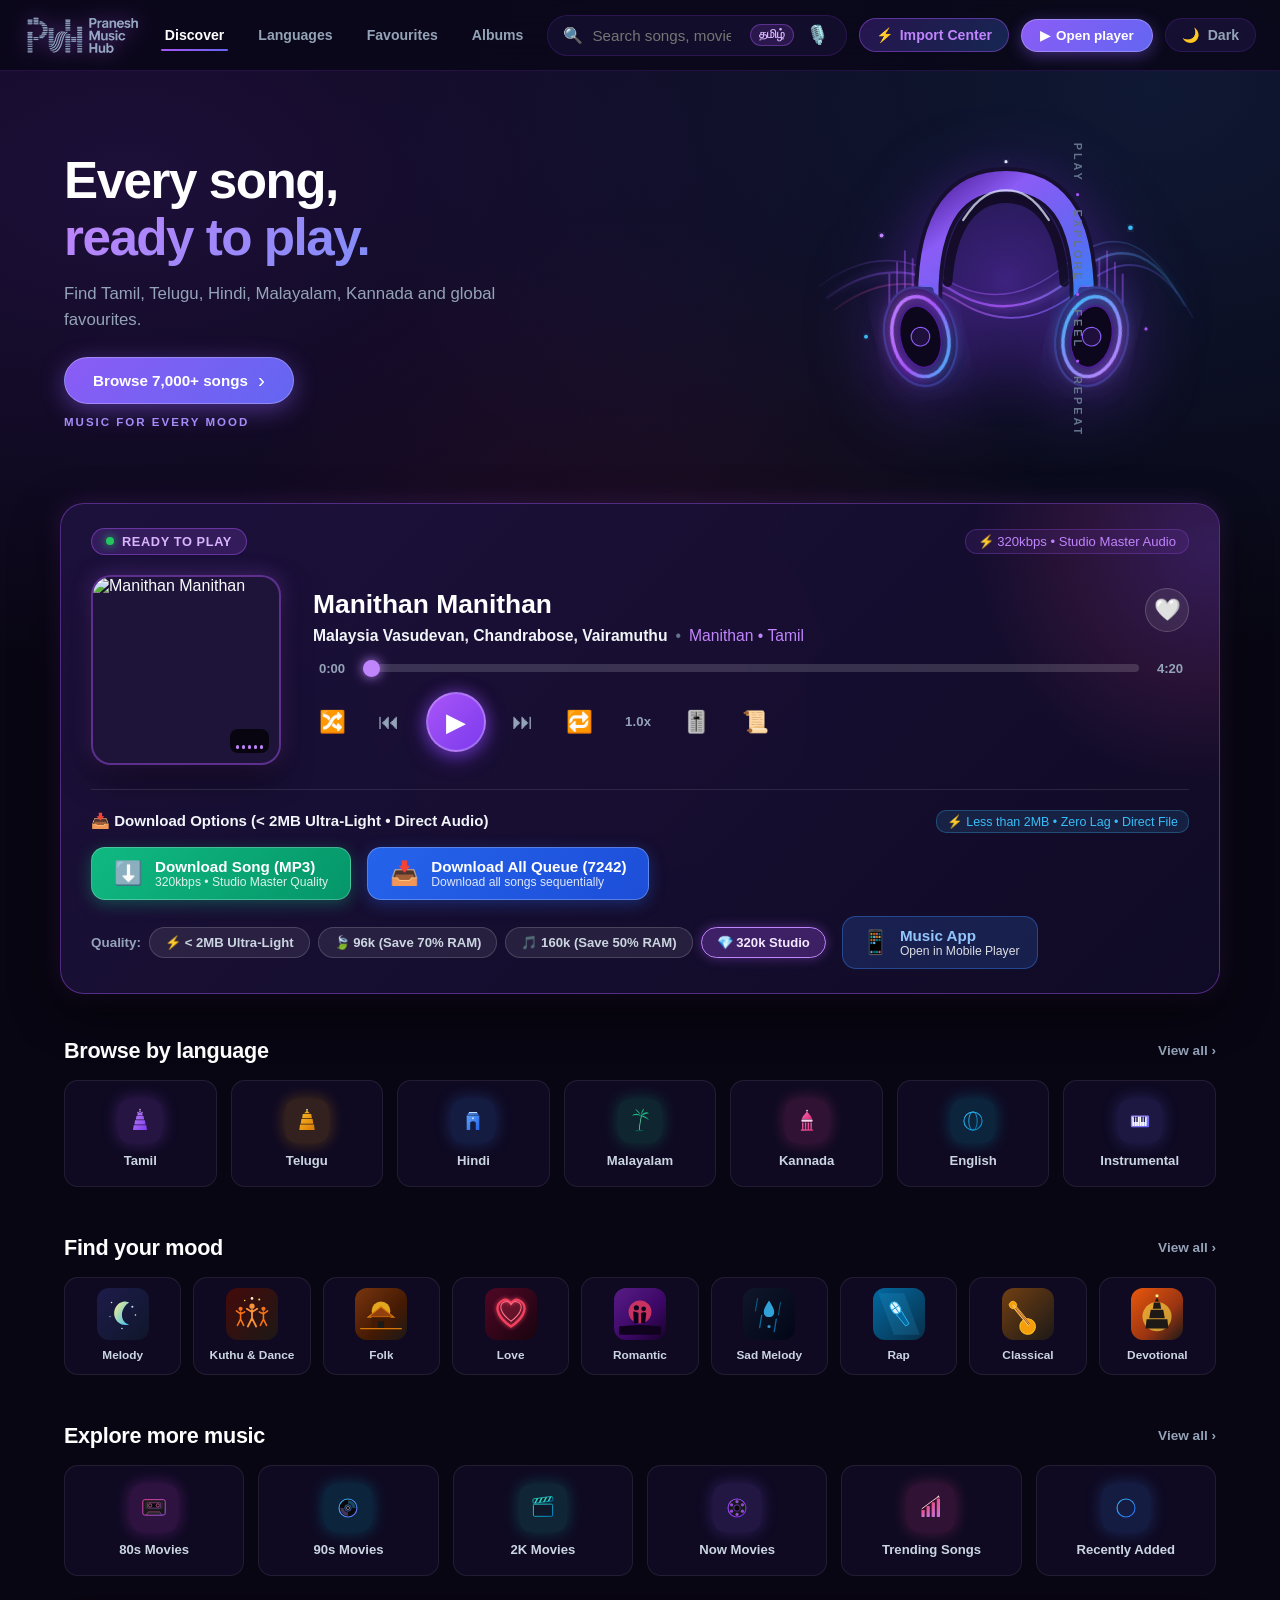
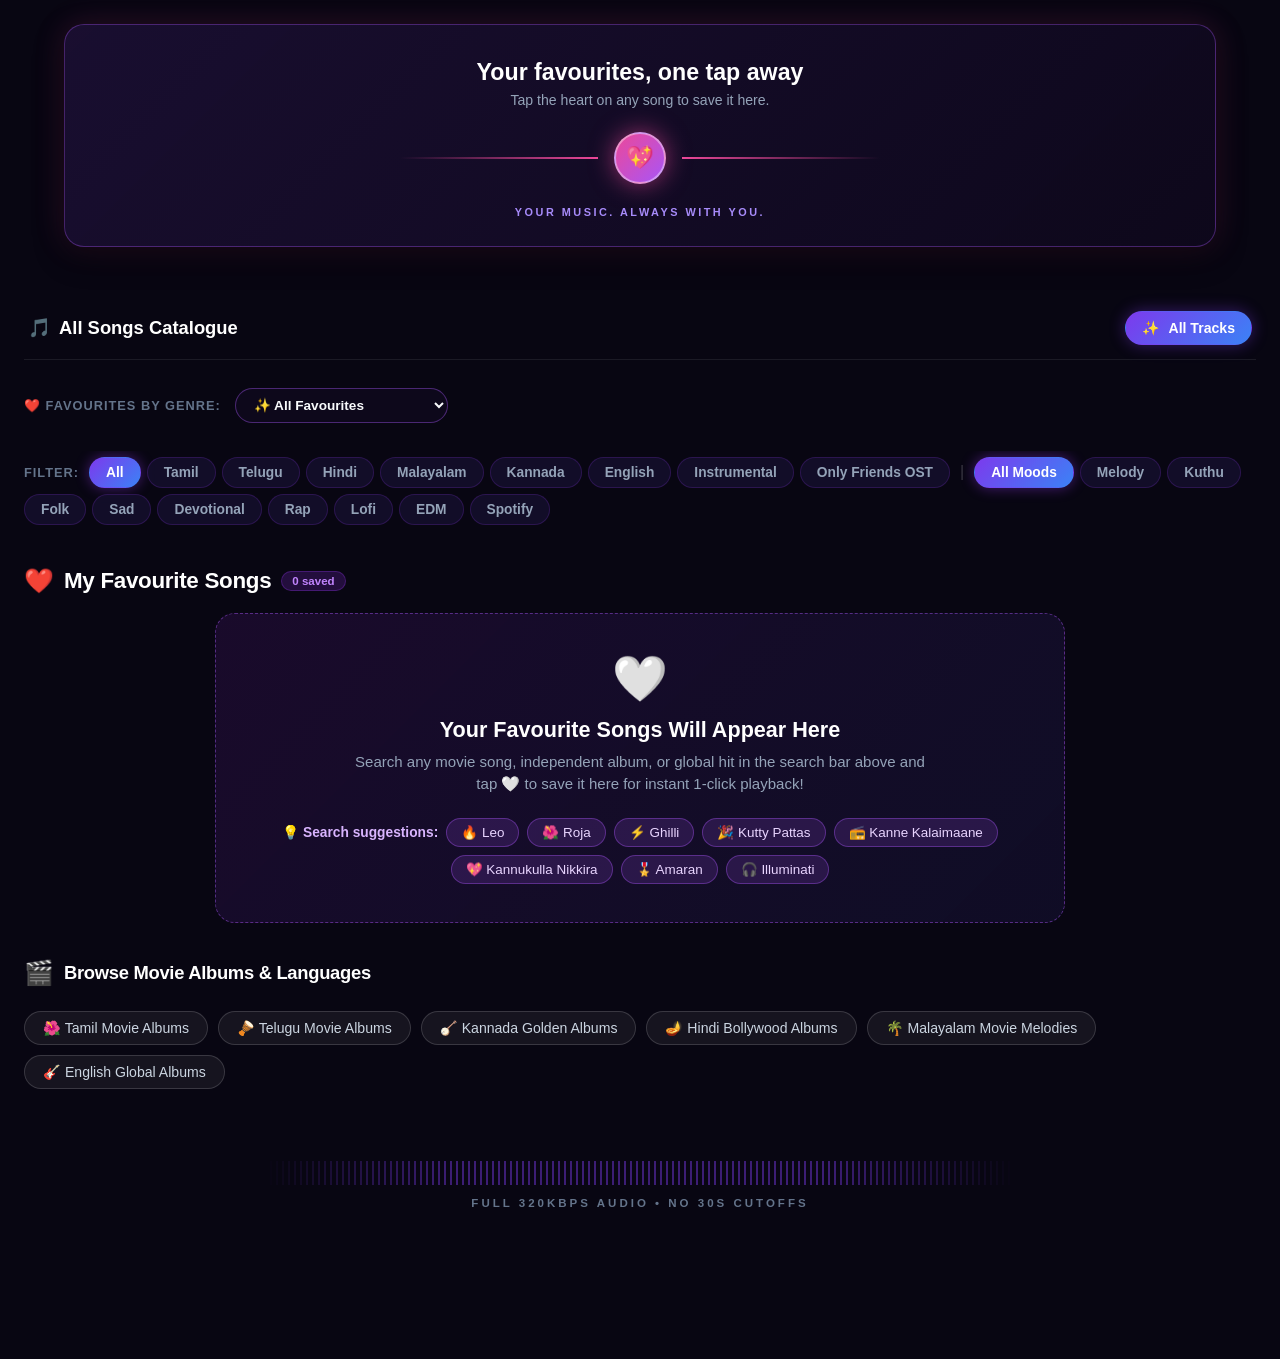
==== commit 3d19482e: "feat: integrate official PMH monogram logo, modern front page layout, and 12-scenario universal sear" ====
--- a/index.html
+++ b/index.html
@@ -6,7 +6,7 @@
   <meta name="referrer" content="no-referrer" />
   <title>Pranesh Music Hub - Modern Dark Music Experience</title>
   <meta name="description" content="Stream and directly download Tamil, Telugu, Hindi, Malayalam, Kannada, English and global hits in an ad-free ultra-modern dark theme." />
-  <link rel="icon" type="image/svg+xml" href="static/images/logo_icon.svg" />
+  <link rel="icon" type="image/png" href="static/images/pmh_logo_transparent.png" />
   <link rel="stylesheet" href="static/css/style.css?v=3.60.0" />
   <!-- Google Fonts: Inter -->
   <link rel="preconnect" href="https://fonts.googleapis.com" />
@@ -21,7 +21,7 @@
   <header class="navbar">
     <!-- Brand with New PMH Logo -->
     <div class="brand" onclick="location.reload()" title="Pranesh Music Hub - Home">
-      <img src="static/images/logo.svg" class="brand-logo-full" alt="Pranesh Music Hub" />
+      <img src="static/images/pmh_logo_transparent.png" class="brand-logo-full" alt="Pranesh Music Hub" onerror="this.onerror=null; this.src='static/images/logo.svg';" />
     </div>
 
     <!-- Center Nav Links -->
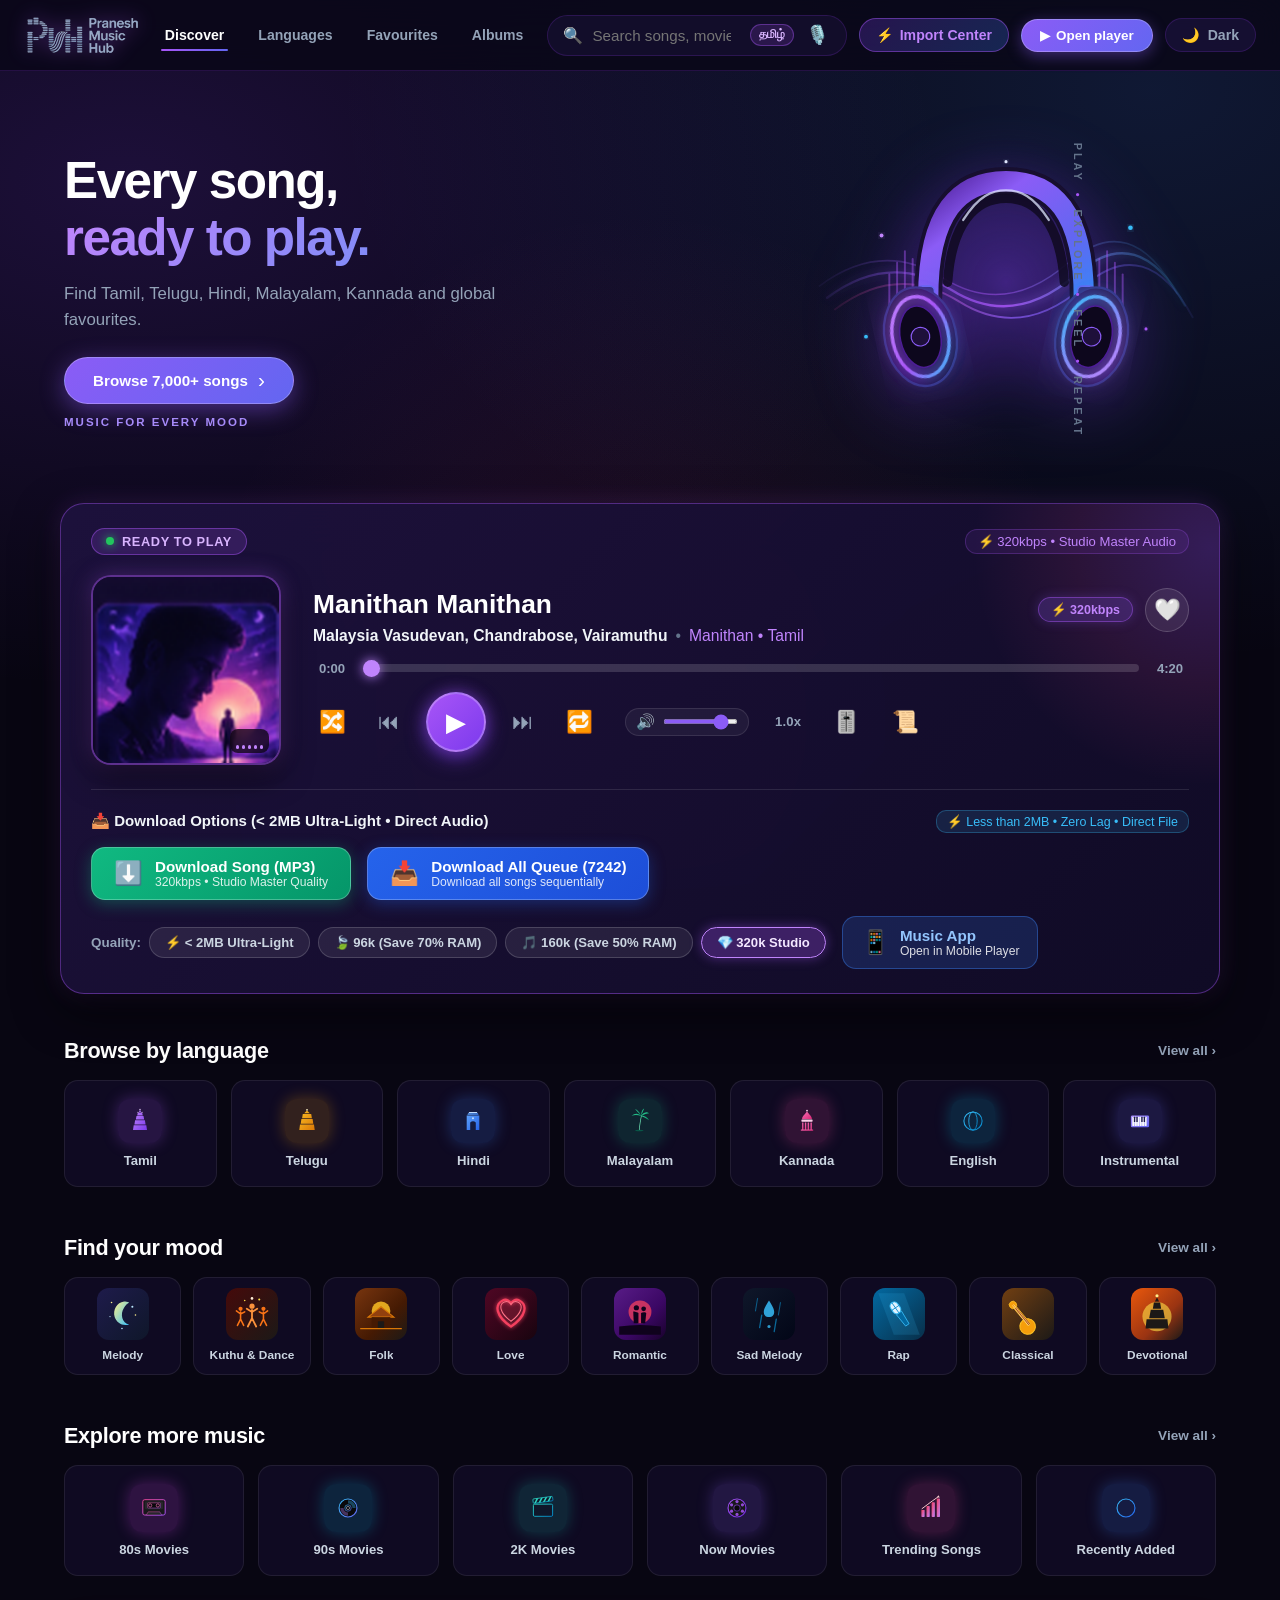
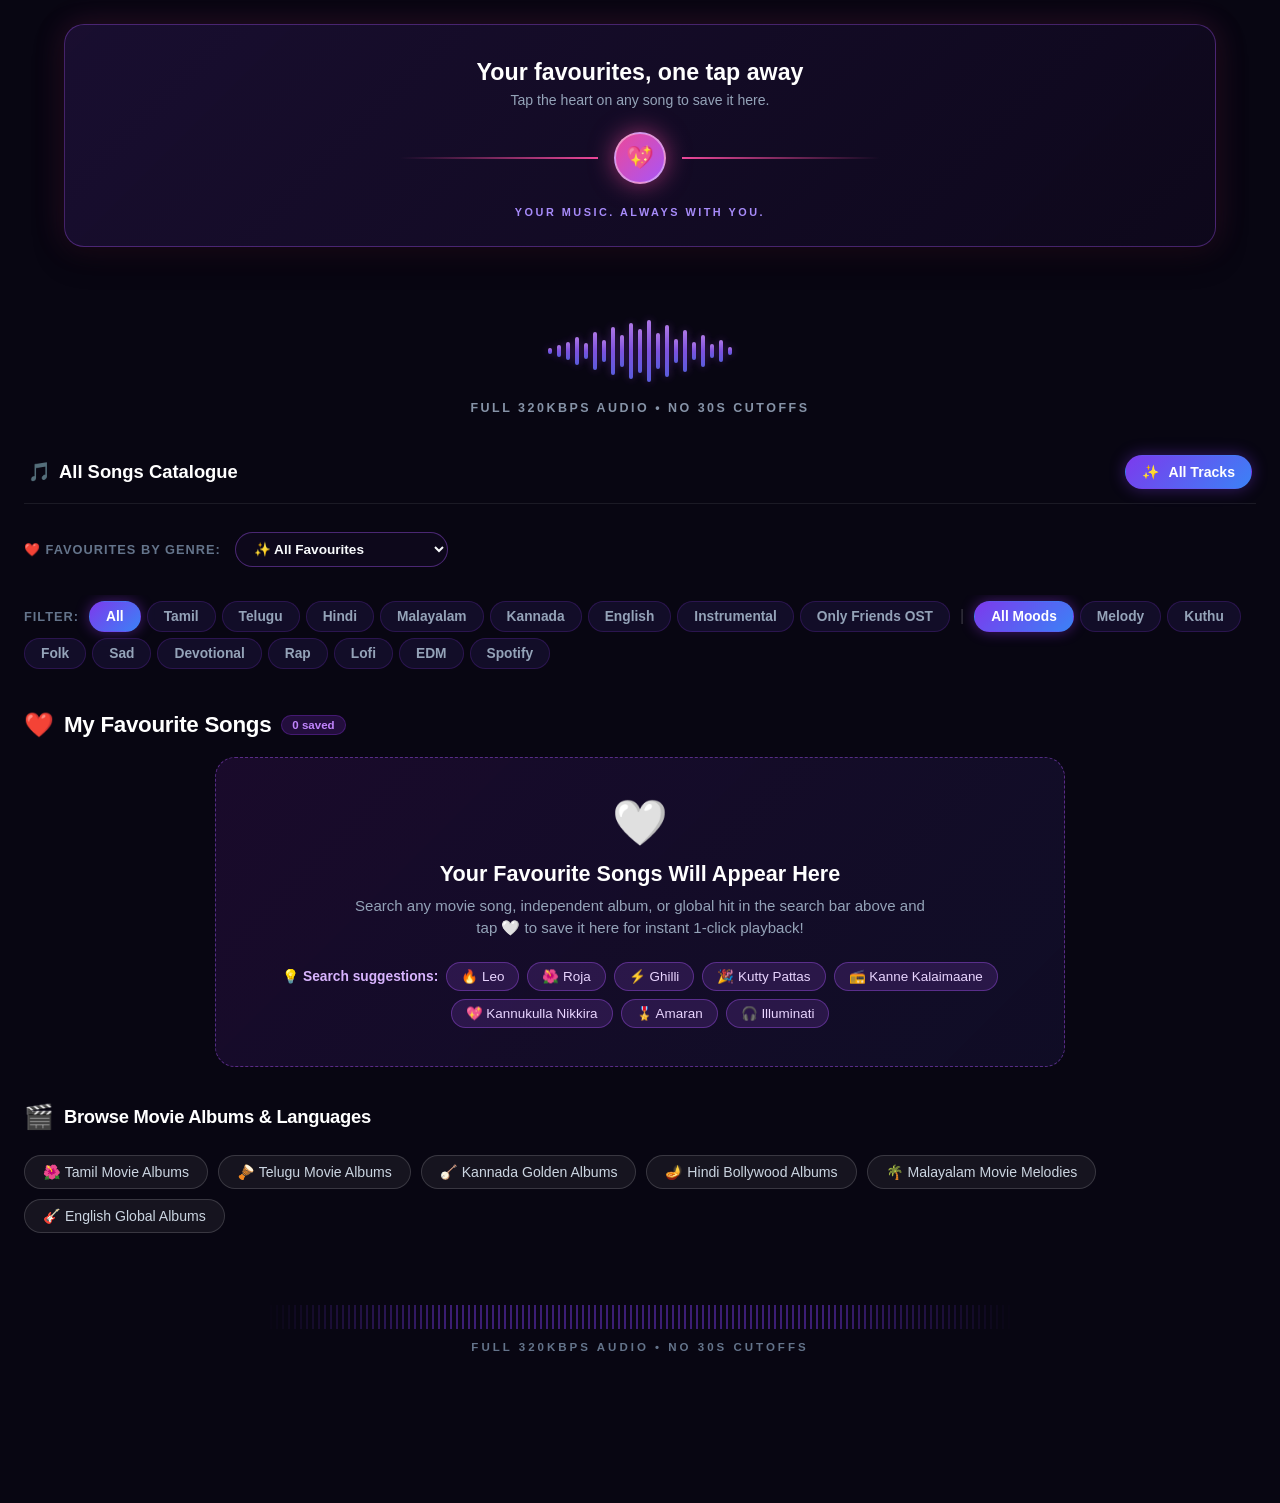
==== commit 5af46cdd: "feat: integrate PMH brand logo and update front page design with cyber player, language/mood grids a" ====
--- a/index.html
+++ b/index.html
@@ -129,7 +129,7 @@
       <div class="featured-player-body">
         <!-- Album Artwork with Soundwave Animation -->
         <div class="featured-artwork-container">
-          <img id="featuredThumb" class="featured-thumb-img" src="static/images/only_friends_theme.svg" alt="Cover Art" />
+          <img id="featuredThumb" class="featured-thumb-img" src="static/images/manithan_cover_hd.png" alt="Cover Art" onerror="this.onerror=null; this.src='static/images/manithan_cover_hd.png';" />
           <div id="featuredSoundwave" class="featured-soundwave-bars">
             <span class="sw-bar"></span>
             <span class="sw-bar"></span>
@@ -150,7 +150,10 @@
                 <span id="featuredAlbum" class="featured-album">Manithan • Tamil</span>
               </div>
             </div>
-            <button id="featuredFavBtn" class="featured-fav-btn" title="Toggle Favourite">🤍</button>
+            <div class="featured-track-actions">
+              <span class="featured-badge-pill">⚡ 320kbps</span>
+              <button id="featuredFavBtn" class="featured-fav-btn" title="Toggle Favourite">🤍</button>
+            </div>
           </div>
 
           <!-- Medium-Big Seekbar -->
@@ -169,6 +172,10 @@
             </button>
             <button id="featuredNextBtn" class="f-ctrl-btn" title="Next Track">⏭</button>
             <button id="featuredRepeatBtn" class="f-ctrl-btn" title="Repeat (Off / All / One)">🔁</button>
+            <div class="featured-vol-wrap">
+              <span class="f-vol-icon">🔊</span>
+              <input type="range" id="featuredVolSlider" class="f-vol-slider" min="0" max="1" step="0.05" value="1" title="Volume Slider" />
+            </div>
             <button id="featuredSpeedBtn" class="f-ctrl-btn f-speed-btn" title="Playback Speed: 1.0x">1.0x</button>
             <button id="featuredEqBtn" class="f-ctrl-btn" title="Equalizer &amp; Bass Boost">🎚️</button>
             <button id="featuredLyricsBtn" class="f-ctrl-btn" title="Live Lyrics">📜</button>
@@ -422,6 +429,36 @@
       <div class="fav-banner-tagline">YOUR MUSIC. ALWAYS WITH YOU.</div>
     </div>
   </section>
+
+  <!-- ========================================================================
+       Front Page Visual Soundwave Footer ("FULL 320KBPS AUDIO • NO 30S CUTOFFS")
+       ======================================================================== -->
+  <div class="front-soundwave-footer">
+    <div class="front-soundwave-graphic">
+      <div class="sw-spectrum-bar" style="height: 6px;"></div>
+      <div class="sw-spectrum-bar" style="height: 12px;"></div>
+      <div class="sw-spectrum-bar" style="height: 18px;"></div>
+      <div class="sw-spectrum-bar" style="height: 28px;"></div>
+      <div class="sw-spectrum-bar" style="height: 16px;"></div>
+      <div class="sw-spectrum-bar" style="height: 38px;"></div>
+      <div class="sw-spectrum-bar" style="height: 22px;"></div>
+      <div class="sw-spectrum-bar" style="height: 48px;"></div>
+      <div class="sw-spectrum-bar" style="height: 32px;"></div>
+      <div class="sw-spectrum-bar" style="height: 56px;"></div>
+      <div class="sw-spectrum-bar" style="height: 44px;"></div>
+      <div class="sw-spectrum-bar" style="height: 62px;"></div>
+      <div class="sw-spectrum-bar" style="height: 36px;"></div>
+      <div class="sw-spectrum-bar" style="height: 52px;"></div>
+      <div class="sw-spectrum-bar" style="height: 24px;"></div>
+      <div class="sw-spectrum-bar" style="height: 42px;"></div>
+      <div class="sw-spectrum-bar" style="height: 18px;"></div>
+      <div class="sw-spectrum-bar" style="height: 32px;"></div>
+      <div class="sw-spectrum-bar" style="height: 14px;"></div>
+      <div class="sw-spectrum-bar" style="height: 22px;"></div>
+      <div class="sw-spectrum-bar" style="height: 8px;"></div>
+    </div>
+    <div class="front-soundwave-caption">FULL 320KBPS AUDIO &bull; NO 30S CUTOFFS</div>
+  </div>
 
   <!-- ========================================================================
        Songs Catalogue & Active Filter Toolbar
--- a/static/css/style.css
+++ b/static/css/style.css
@@ -61,6 +61,12 @@
   --shadow-card: 0 8px 32px 0 rgba(0, 0, 0, 0.08);
 }
 
+html {
+  overflow-x: hidden;
+  -webkit-text-size-adjust: 100%;
+  scroll-behavior: smooth;
+}
+
 * {
   margin: 0;
   padding: 0;
@@ -80,6 +86,7 @@
   padding-bottom: calc(var(--player-height) + 40px);
   overflow-x: hidden;
   -webkit-font-smoothing: antialiased;
+  touch-action: manipulation;
 }
 
 /* Custom Scrollbar */
@@ -806,6 +813,116 @@
   color: #ec4899;
   border-color: rgba(236, 72, 153, 0.5);
   background: rgba(236, 72, 153, 0.15);
+}
+
+.featured-track-actions {
+  display: flex;
+  align-items: center;
+  gap: 12px;
+  flex-shrink: 0;
+}
+
+.featured-badge-pill {
+  background: rgba(139, 92, 246, 0.22);
+  border: 1px solid rgba(168, 85, 247, 0.45);
+  color: #c084fc;
+  font-size: 0.78rem;
+  font-weight: 700;
+  padding: 4px 12px;
+  border-radius: var(--radius-full);
+  display: inline-flex;
+  align-items: center;
+  gap: 5px;
+  box-shadow: 0 0 12px rgba(139, 92, 246, 0.25);
+}
+
+.featured-vol-wrap {
+  display: inline-flex;
+  align-items: center;
+  gap: 8px;
+  margin-left: 6px;
+  padding: 4px 10px;
+  background: rgba(255, 255, 255, 0.05);
+  border: 1px solid rgba(255, 255, 255, 0.1);
+  border-radius: var(--radius-full);
+}
+
+.f-vol-icon {
+  font-size: 0.95rem;
+  opacity: 0.85;
+}
+
+.f-vol-slider {
+  width: 75px;
+  height: 5px;
+  accent-color: #8b5cf6;
+  border-radius: 999px;
+  cursor: pointer;
+  background: rgba(255, 255, 255, 0.18);
+  outline: none;
+}
+
+@media (max-width: 640px) {
+  .featured-vol-wrap {
+    display: none;
+  }
+}
+
+/* Front Page Visual Soundwave Footer ("FULL 320KBPS AUDIO • NO 30S CUTOFFS") */
+.front-soundwave-footer {
+  max-width: 1200px;
+  margin: 36px auto 30px;
+  padding: 0 20px;
+  display: flex;
+  flex-direction: column;
+  align-items: center;
+  justify-content: center;
+  gap: 16px;
+  opacity: 0.9;
+}
+
+.front-soundwave-graphic {
+  display: flex;
+  align-items: center;
+  justify-content: center;
+  gap: 5px;
+  width: 100%;
+  max-width: 440px;
+  height: 68px;
+}
+
+.sw-spectrum-bar {
+  flex: 1;
+  max-width: 4px;
+  background: linear-gradient(180deg, #c084fc 0%, #8b5cf6 50%, #6366f1 100%);
+  border-radius: var(--radius-full);
+  box-shadow: 0 0 8px rgba(168, 85, 247, 0.4);
+  animation: spectrumPulse 2.4s ease-in-out infinite alternate;
+}
+
+.sw-spectrum-bar:nth-child(2n) {
+  animation-delay: 0.25s;
+  animation-duration: 2.1s;
+}
+
+.sw-spectrum-bar:nth-child(3n) {
+  animation-delay: 0.5s;
+  animation-duration: 2.7s;
+}
+
+@keyframes spectrumPulse {
+  0% { transform: scaleY(0.7); opacity: 0.7; }
+  50% { transform: scaleY(1.15); opacity: 1; }
+  100% { transform: scaleY(0.8); opacity: 0.75; }
+}
+
+.front-soundwave-caption {
+  font-size: 0.78rem;
+  font-weight: 700;
+  letter-spacing: 2.5px;
+  text-transform: uppercase;
+  color: #94a3b8;
+  text-align: center;
 }
 
 .featured-seekbar-container {
@@ -2881,8 +2998,9 @@
     min-height: 38px;
     font-size: 1rem;
   }
-  .featured-player-section.is-scrolled .bitrate-selector-group {
-    display: none;
+  .featured-player-section.is-scrolled .bitrate-selector-group,
+  .featured-player-section.is-scrolled .featured-download-options {
+    display: none !important;
   }
   .navbar {
     padding: 10px 14px;
